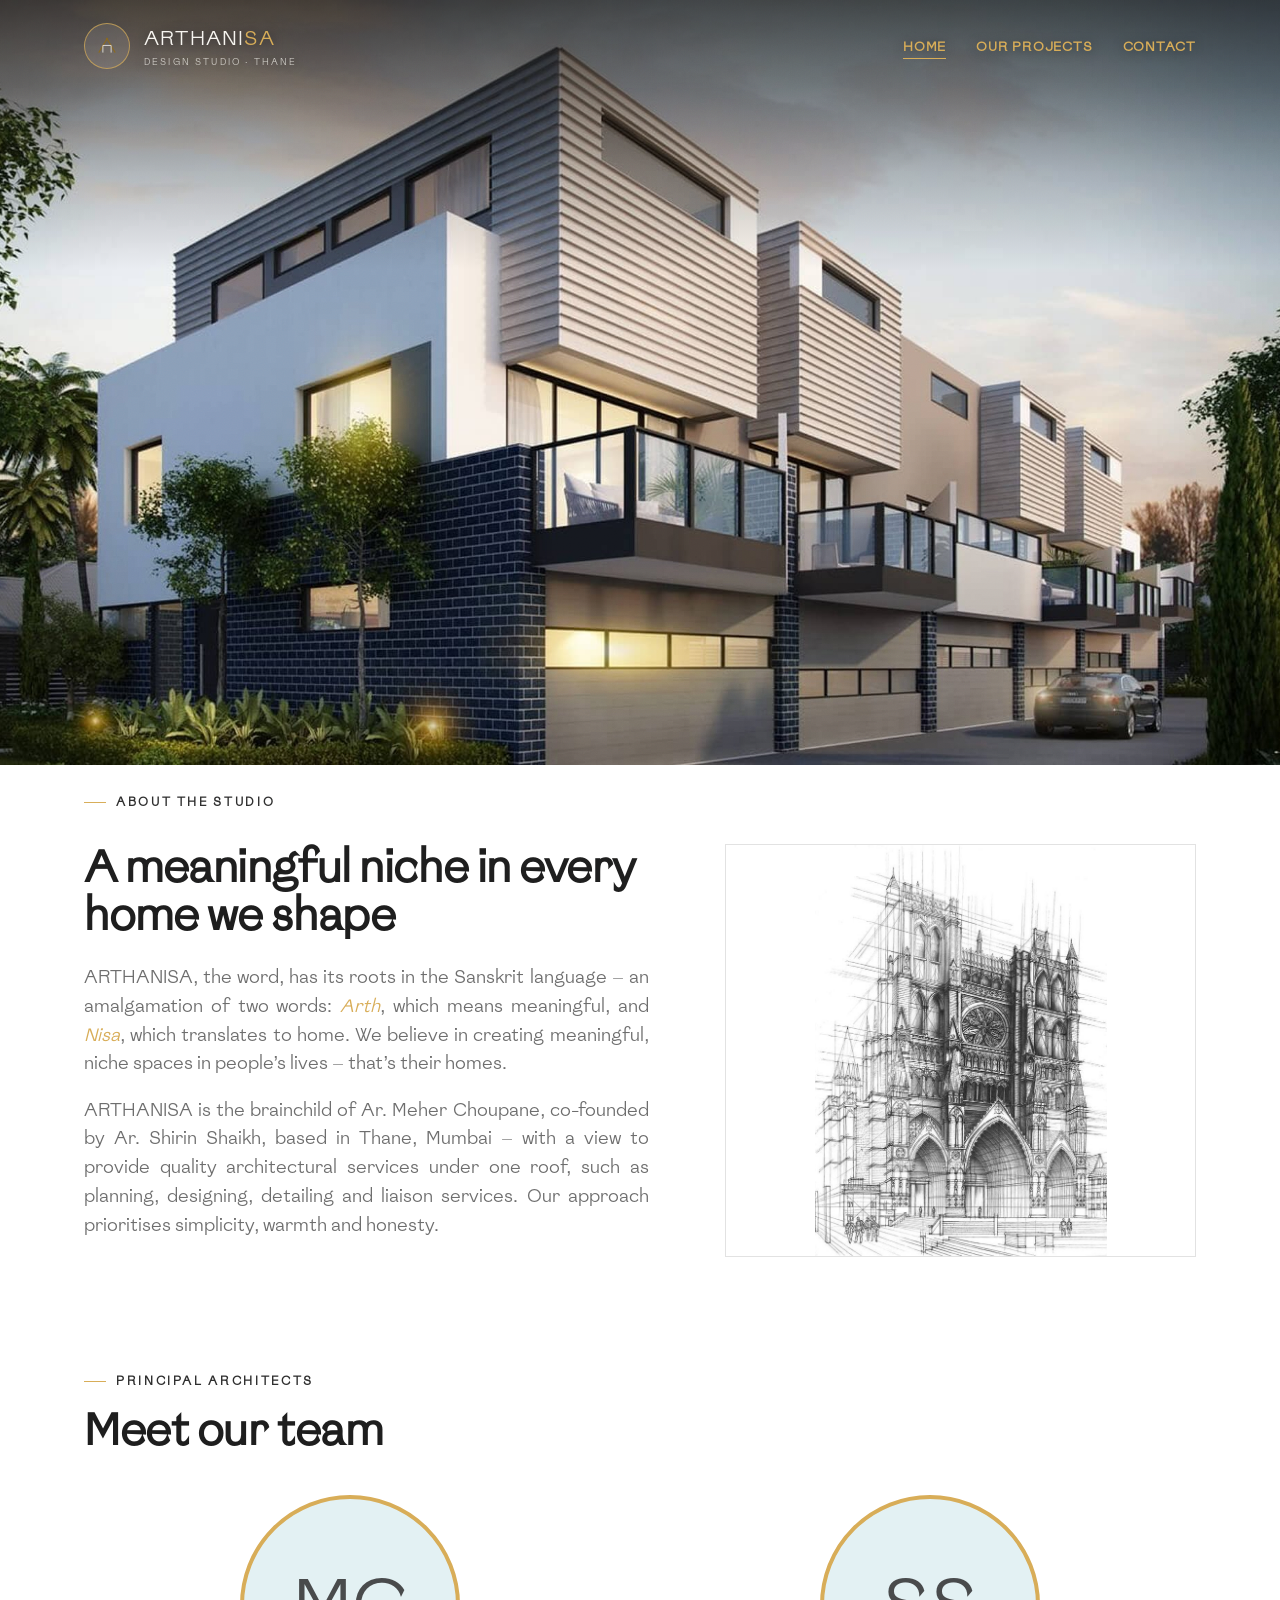
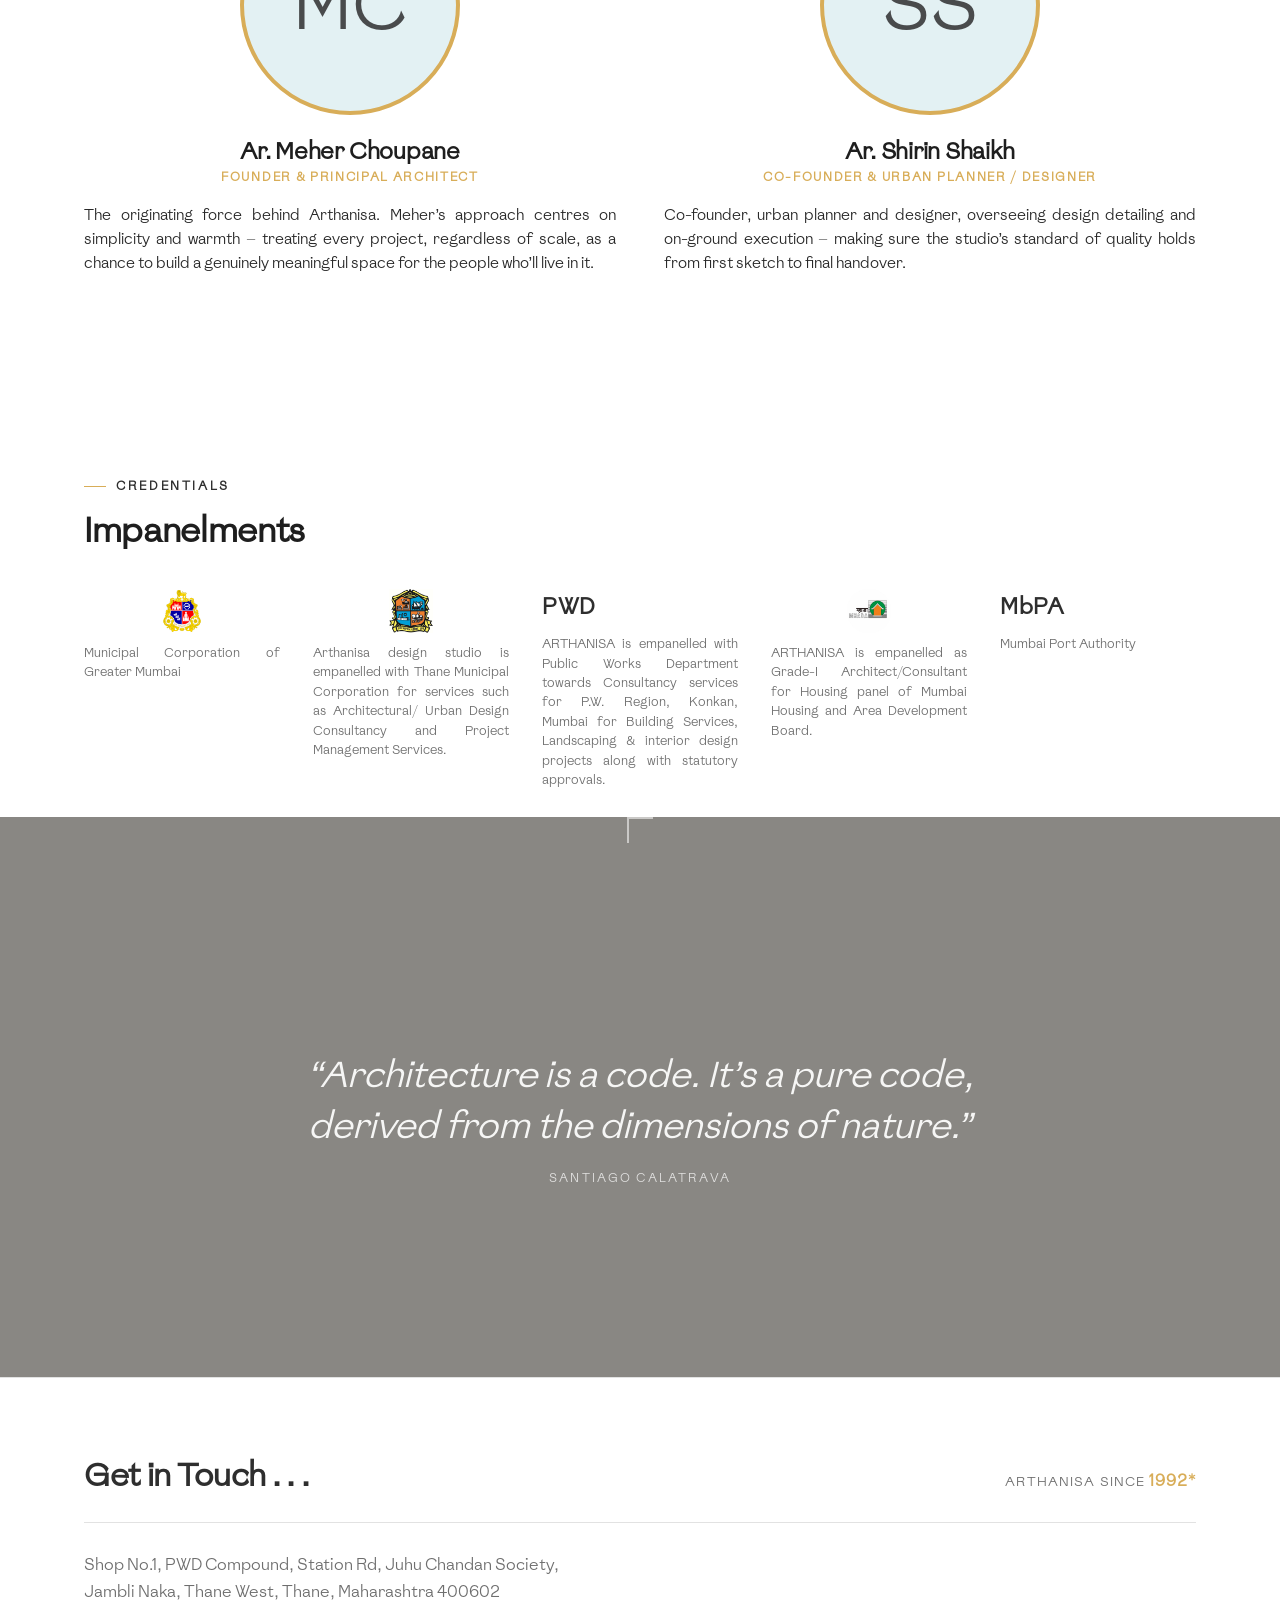
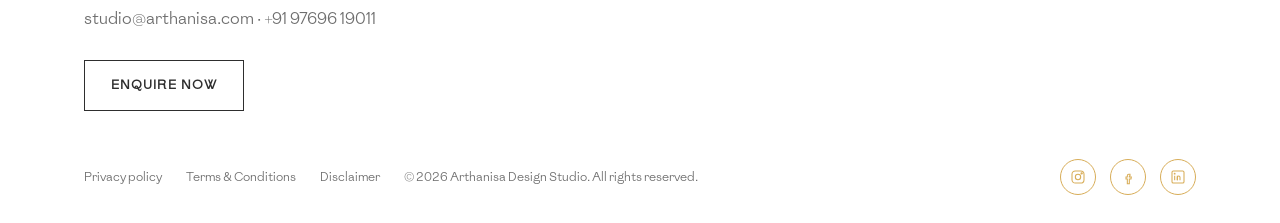
==== index.html @ 442dd7a4 "Add files via upload" ====
<!DOCTYPE html>
<html lang="en">
<head>
<meta charset="UTF-8">
<meta name="viewport" content="width=device-width, initial-scale=1.0">
<title>Arthanisa Design Studio — Architecture &amp; Interior Design, Thane</title>
<meta name="description" content="Arthanisa Design Studio is an architecture and interior design practice in Thane, Mumbai, led by Ar. Meher Choupane &amp; Ar. Shirin Shaikh. Planning, design, detailing and liaison services under one roof.">
<link rel="icon" type="image/svg+xml" href="favicon.svg">
<meta property="og:type" content="website">
<meta property="og:site_name" content="Arthanisa Design Studio">
<meta property="og:title" content="Arthanisa Design Studio — Architecture &amp; Interior Design, Thane">
<meta property="og:description" content="Planning, design, detailing and liaison services under one roof — architecture and interior design in Thane and Mumbai.">
<meta property="og:image" content="hero-townhouse.jpg">
<meta name="twitter:card" content="summary_large_image">
<link rel="stylesheet" href="style.css?v=10">
</head>
<body class="theme-light home">

<!-- ================= HEADER ================= -->
<header class="site-header">
  <div class="wrap">
    <a href="index.html" class="logo">
      <span class="logo-badge">
        <svg class="logo-mark" viewBox="0 0 40 40" fill="none" xmlns="http://www.w3.org/2000/svg">
          <path d="M5 32 L20 7 L35 32" stroke="#8A6A23" stroke-width="2"/>
          <path d="M12.5 32 V19 H27.5 V32" stroke="#1C1C1C" stroke-width="1.4"/>
          <circle cx="20" cy="7" r="2.1" fill="#8A6A23"/>
        </svg>
      </span>
      <span>
        <span class="logo-word">ARTHANI<em>SA</em></span>
        <span class="logo-sub">Design Studio · Thane</span>
      </span>
    </a>

    <div class="nav-menu">
      <ul class="nav-links">
        <li class="nav-panel-head">Arthanisa Design Studio</li>
        <li><a href="index.html" class="is-active">Home</a></li>
        <li><a href="projects.html">Our Projects</a></li>
        <li class="nav-subitem"><a href="projects.html?filter=architecture">Architecture</a></li>
        <li class="nav-subitem"><a href="projects.html?filter=interior">Interior</a></li>
        <li class="nav-subitem"><a href="projects.html?filter=liasoning">Liasoning</a></li>
        <li class="nav-subitem"><a href="projects.html?filter=concepts">Concepts</a></li>
        <li><a href="contact.html">Contact</a></li>
  </ul>
      <button class="nav-toggle" aria-label="Toggle menu"><span></span><span></span><span></span></button>
    </div>
  </div>
</header>

<!-- ================= HERO ================= -->
<section class="hero">
  <img class="hero-photo" src="hero-townhouse.jpg" alt="Modern townhouse residence with balconies at dusk">
</section>

<!-- ================= ABOUT ================= -->
<section class="section section--about">
  <div class="wrap">
    <div class="eyebrow reveal">About the studio</div>

    <div class="about-split reveal">
      <div>
        <h2 style="max-width:20ch; font-size:clamp(28px,3.6vw,44px); margin-bottom:24px;">A meaningful niche in every home we shape</h2>
        <p class="lede">ARTHANISA, the word, has its roots in the Sanskrit language — an amalgamation of two words: <em>Arth</em>, which means meaningful, and <em>Nisa</em>, which translates to home. We believe in creating meaningful, niche spaces in people&rsquo;s lives — that&rsquo;s their homes.</p>
        <p class="lede">ARTHANISA is the brainchild of Ar. Meher Choupane, co-founded by Ar. Shirin Shaikh, based in Thane, Mumbai — with a view to provide quality architectural services under one roof, such as planning, designing, detailing and liaison services. Our approach prioritises simplicity, warmth and honesty.</p>
      </div>
      <div class="about-photo-wrap">
        <img src="about-sketch.png" alt="Architectural line-art sketch of a Gothic cathedral facade" loading="lazy">
      </div>
    </div>
  </div>
</section>

<!-- ================= MEET THE TEAM ================= -->
<section class="section section--team">
  <div class="wrap">
    <div class="eyebrow reveal">Principal architects</div>
    <h2 class="reveal" style="font-size:clamp(28px,3.6vw,44px); max-width:16ch;">Meet our team</h2>

    <div class="founders reveal">
      <div class="founder">
        <div class="founder-photo"><span class="initials">MC</span></div>
        <h3>Ar. Meher Choupane</h3>
        <span class="role">Founder &amp; Principal Architect</span>
        <p>The originating force behind Arthanisa. Meher&rsquo;s approach centres on simplicity and warmth — treating every project, regardless of scale, as a chance to build a genuinely meaningful space for the people who&rsquo;ll live in it.</p>
      </div>
      <div class="founder">
        <div class="founder-photo"><span class="initials">SS</span></div>
        <h3>Ar. Shirin Shaikh</h3>
        <span class="role">Co-Founder &amp; Urban Planner / Designer</span>
        <p>Co-founder, urban planner and designer, overseeing design detailing and on-ground execution — making sure the studio&rsquo;s standard of quality holds from first sketch to final handover.</p>
      </div>
    </div>
  </div>
</section>

<!-- ================= IMPANELMENTS ================= -->
<section class="section section--tight">
  <div class="wrap">
    <div class="eyebrow reveal">Credentials</div>
    <h2 class="reveal" style="font-size:clamp(24px,3vw,34px); max-width:20ch;">Impanelments</h2>
    <div class="impanelment-grid reveal">
      <div class="impanelment-item">
        <img class="impanelment-logo" src="logo-mcgm.png" alt="MCGM logo" loading="lazy">
        <span class="caption">Municipal Corporation of Greater Mumbai</span>
      </div>
      <div class="impanelment-item">
        <img class="impanelment-logo" src="logo-tmc.png" alt="Thane Municipal Corporation logo" loading="lazy">
        <span class="caption">Arthanisa design studio is empanelled with Thane Municipal Corporation for services such as Architectural/ Urban Design Consultancy and Project Management Services.</span>
      </div>
      <div class="impanelment-item">
        <span class="mark">PWD</span>
        <span class="caption">ARTHANISA is empanelled with Public Works Department towards Consultancy services for P.W. Region, Konkan, Mumbai for Building Services, Landscaping &amp; interior design projects along with statutory approvals.</span>
      </div>
      <div class="impanelment-item">
        <img class="impanelment-logo" src="logo-mhada.png" alt="MHADA logo" loading="lazy">
        <span class="caption">ARTHANISA is empanelled as Grade-I Architect/Consultant for Housing panel of Mumbai Housing and Area Development Board.</span>
      </div>
      <div class="impanelment-item">
        <span class="mark">MbPA</span>
        <span class="caption">Mumbai Port Authority</span>
      </div>
    </div>
  </div>
</section>

<!-- ================= QUOTE ================= -->
<!-- the photo is a fixed background (set in style.css) so it stays pinned to
     the viewport while this band scrolls over it, revealing the image -->
<section class="quote-carousel">
  <div class="quote-carousel__overlay"></div>
  <div class="quote-carousel__slide is-active">
    <p>&ldquo;Architecture is a code. It&rsquo;s a pure code, derived from the dimensions of nature.&rdquo;</p>
    <span>Santiago Calatrava</span>
  </div>
</section>

<!-- ================= FOOTER (home page only — other pages keep the existing footer) ================= -->
<footer class="home-footer">
  <div class="wrap">
    <div class="footer-head">
      <h2>Get in Touch . . .</h2>
      <div class="since">Arthanisa since <b>1992*</b></div>
    </div>
    <address>
      Shop No.1, PWD Compound, Station Rd, Juhu Chandan Society,<br>
      Jambli Naka, Thane West, Thane, Maharashtra 400602<br>
      <a href="mailto:studio@arthanisa.com">studio@arthanisa.com</a> &middot; <a href="tel:+919769619011">+91 97696 19011</a>
    </address>
    <a href="contact.html" class="btn">Enquire Now</a>

    <div class="legal-row">
      <div class="legal-links">
        <a href="#!">Privacy policy</a>
        <a href="#!">Terms &amp; Conditions</a>
        <a href="#!">Disclaimer</a>
        <span class="copyright">&copy; 2026 Arthanisa Design Studio. All rights reserved.</span>
      </div>
      <div class="social-icons">
        <a href="#" aria-label="Instagram"><svg viewBox="0 0 24 24" fill="none" stroke="currentColor" stroke-width="1.6"><rect x="3" y="3" width="18" height="18" rx="5"/><circle cx="12" cy="12" r="4"/><circle cx="17.5" cy="6.5" r="1"/></svg></a>
        <a href="#" aria-label="Facebook"><svg viewBox="0 0 24 24" fill="none" stroke="currentColor" stroke-width="1.6"><path d="M15 8h-2a2 2 0 0 0-2 2v2H9v3h2v7h3v-7h2.5l.5-3H14v-1.5a.5.5 0 0 1 .5-.5H15V8Z"/></svg></a>
        <a href="#" aria-label="LinkedIn"><svg viewBox="0 0 24 24" fill="none" stroke="currentColor" stroke-width="1.6"><rect x="3" y="3" width="18" height="18" rx="2"/><line x1="7" y1="10" x2="7" y2="17"/><circle cx="7" cy="7" r=".6" fill="currentColor"/><path d="M11 17v-4.5a2 2 0 0 1 4 0V17"/><line x1="11" y1="10" x2="11" y2="17"/></svg></a>
      </div>
    </div>
  </div>
</footer>

<script src="script.js"></script>
</body>
</html>
---- style.css ----
/* =========================================================
   ARTHANISA — Design tokens
   Grey (concrete / drafting paper) + Gold (accent) editorial theme
   Display: Absans  |  Body: Absans  |  Label: Absans (tracked caps)
   Absans ships one weight (Regular) — the browser synthesizes bold
   where the site asks for 500/600/700, since no separate bold file
   exists yet.
   ========================================================= */

@font-face{
  font-family:'Absans';
  src:url('Absans-Regular.woff2') format('woff2'),
      url('Absans-Regular.woff') format('woff');
  font-weight:400;
  font-style:normal;
  font-display:swap;
}

:root{
  /* Structural chrome vs. content. --header-grey is the site's one grey —
     the hero, page-hero and the scrolled header all share it as a frame.
     --paper matches it, so the rest of the page (everything people
     actually read) sits on that same grey rather than a near-white
     "paper." --cream is a muted light grey (not white) reserved for
     cards/panels that need to lift off --paper without glaring.
     --charcoal is a light grey used only for .section--dark's alternating
     band. --accent-bg is the ~20% that's deliberately NOT grey: the CTA
     bands and the footer. */
  --grey:         #8C8C8C;
  --header-grey:  #8C8C8C;
  --ink:          #1E1E1E;
  --charcoal:     #E6E6E6;
  --charcoal-2:   #E6E6E6;
  --charcoal-3:   #8C8C8C;
  --paper:        #8C8C8C;
  --paper-2:      #F0F0F0;
  --paper-3:      #EBEBEB;
  /* secondary/body copy — a solid dark tone (not translucent white/ink at
     low opacity) so it stays crisp against the mid-grey background rather
     than washing out */
  --grey-text:  #262626;
  --grey-line:  rgba(30,30,30,0.5);

  /* the deepest neutral — reserved for text that sits on top of a bright
     gold fill, where the contrast needs to flip */
  --dark:       #161616;

  /* gold foil — the site's accent colour, kept exactly as an ACCENT: text,
     buttons and thin hairlines only, never a wash across a background.
     Deep enough to read as TEXT on the light --paper/--cream backgrounds
     that most of the site uses; on the darker --header-grey band (header,
     footer, CTA) it's a softer accent rather than a high-contrast one —
     --gold-fill/-2 stay bright since those are solid button fills and
     don't compete with the page background for contrast. */
  --gold:        #8A6A23;
  --gold-2:      #6E5419;
  --gold-deep:   #52400F;
  --gold-fill:   #C79A3D;
  --gold-fill-2: #D8AD58;
  --gold-soft:  rgba(138,106,35,0.12);
  --gold-line:  rgba(138,106,35,0.4);

  /* bright gold — for gold TEXT/accents that sit directly on the grey
     --paper/--header-grey backgrounds, where the deep --gold above reads
     as too faded. Kept separate from --gold so the places that still work
     well with the deep tone (on --cream cards, on the light --charcoal
     band) aren't affected. */
  --gold-bright: var(--gold-fill-2);

  /* accent band — the ~20% of the site that's deliberately NOT grey:
     the CTA bands and the footer. A deep warm bronze-gold, distinct from
     every grey token above, paired with light, SOLID (never translucent)
     text tones so nothing washes out against it. */
  --accent-bg:     var(--gold-deep);
  --accent-ink:    #F6F6F5;
  --accent-muted:  #C7C0B2;
  --accent-dim:    #98907E;
  --accent-line:   rgba(246,246,245,.16);
  --accent-gold:   var(--gold-fill-2);

  /* card/panel fill — a soft, muted light grey rather than near-white, so
     large filled cards don't read as a glare against --paper. Still
     clearly lighter than --paper so panels keep their lift; the border +
     shadow on each card do the rest of the separating work. */
  --cream:      #C8C8C8;

  --font-display: 'Absans', sans-serif;
  --font-body: 'Absans', sans-serif;

  --container: 1240px;
  --pad: clamp(24px, 5vw, 72px);

  --ease: cubic-bezier(.22,.61,.36,1);

  /* home-page-only palette (ACIPL reference): white ground, charcoal type,
     navy as a restrained brand accent, pale ice-blue as a secondary tint.
     Scoped entirely under body.theme-light so about/projects/contact keep the
     grey+gold theme untouched. */
  --acipl-navy:  #1B2B4D;
  --acipl-ink:   #2E2E2E;
  --acipl-body:  #6E6E6E;
  --acipl-line:  #E2E2E2;
  --acipl-tint:  #E3F1F3;
}

*,*::before,*::after{ box-sizing:border-box; }
html{ scroll-behavior:smooth; overflow-x:hidden; background:var(--paper); }
body{
  margin:0;
  background:var(--paper);
  color:var(--ink);
  font-family:var(--font-body);
  font-weight:400;
  line-height:1.6;
  -webkit-font-smoothing:antialiased;
  overflow-x:hidden;
  max-width:100%;
}
/* fine paper/concrete grain over the whole site — cheap, fixed, and purely
   decorative (pointer-events:none) so it never interferes with layout or
   interaction; it's what keeps large flat panels feeling like a material
   instead of a solid CSS colour */
body::before{
  content:"";
  position:fixed; inset:0; z-index:2;
  pointer-events:none;
  opacity:.05;
  mix-blend-mode:overlay;
  background-image:url("data:image/svg+xml;utf8,<svg xmlns='http://www.w3.org/2000/svg' width='140' height='140'><filter id='n'><feTurbulence type='fractalNoise' baseFrequency='0.85' numOctaves='2' stitchTiles='stitch'/></filter><rect width='100%25' height='100%25' filter='url(%23n)'/></svg>");
}
.btn:hover, .btn--gold, .nav-links a.nav-cta, .org-badge .mark, .filter-btn.is-active{
  text-shadow:none;
}
img{ max-width:100%; display:block; }
a{ color:inherit; text-decoration:none; }
h1,h2,h3,h4{
  font-family:var(--font-display);
  font-weight:600;
  line-height:1.08;
  margin:0 0 .5em;
  letter-spacing:-0.01em;
}
p{ margin:0 0 1em; }
ul{ margin:0; padding:0; list-style:none; }
button{ font-family:inherit; }

@media (prefers-reduced-motion: reduce){
  *{ animation-duration:0.001ms !important; animation-iteration-count:1 !important; transition-duration:0.001ms !important; scroll-behavior:auto !important; }
}

/* ---------- utility ---------- */
.wrap{ max-width:var(--container); margin:0 auto; padding:0 var(--pad); }
.eyebrow{
  font-family:var(--font-body);
  font-size:12px;
  letter-spacing:.22em;
  text-transform:uppercase;
  color:var(--gold-bright);
  display:flex;
  align-items:center;
  gap:10px;
  font-weight:600;
  margin-bottom:16px;
}
.eyebrow::before{
  content:"";
  width:22px;height:1px;
  background:var(--gold-bright);
  display:inline-block;
}
.section{ padding:clamp(64px,9vw,120px) 0; }
.section--tight{ padding:clamp(40px,6vw,72px) 0 clamp(16px,2.5vw,28px); }
/* content should sit close under the hero, not float in a big gap below it —
   only the top padding of the section immediately after a hero is reduced,
   spacing between every other section stays as it was */
.hero + .section,
.page-hero + .section{ padding-top:clamp(16px,2.5vw,28px); }
.section--dark{ background:var(--charcoal); color:var(--grey-text); }
.section--dark .eyebrow{ color:var(--gold-2); }
.section--dark .eyebrow::before{ background:var(--gold); }
.grid-line-top{ border-top:1px solid var(--gold-line); }
.center{ text-align:center; }
.lede{
  font-size:clamp(17px,1.4vw,19px);
  color:var(--grey-text);
  max-width:640px;
}
.section--dark .lede{ color:var(--grey-text); }

.btn{
  display:inline-flex;
  align-items:center;
  gap:10px;
  padding:14px 26px;
  border:1px solid var(--ink);
  color:var(--ink);
  font-size:13px;
  letter-spacing:.08em;
  text-transform:uppercase;
  font-weight:600;
  background:transparent;
  cursor:pointer;
  position:relative;
  overflow:hidden;
  transition:background .35s var(--ease), color .35s var(--ease), border-color .35s var(--ease), transform .25s var(--ease), box-shadow .25s var(--ease);
}
.btn:hover{ background:var(--gold-fill); border-color:var(--gold-fill); color:var(--dark); }
.btn--gold{ border-color:var(--gold-fill); background:var(--gold-fill); color:var(--dark); font-weight:700; }
.btn--gold:hover{ background:var(--gold-fill-2); border-color:var(--gold-fill-2); color:var(--dark); }
.btn--gold::after{
  content:"";
  position:absolute; top:0; left:-60%; width:40%; height:100%;
  background:linear-gradient(115deg, transparent, rgba(217,212,196,0.4), transparent);
  transform:skewX(-18deg);
  transition:left .6s var(--ease);
  pointer-events:none;
}
.btn--gold:hover::after{ left:130%; }
.btn--on-dark{ border-color:var(--gold); color:var(--gold); }
.btn--on-dark:hover{ background:var(--gold-fill); border-color:var(--gold-fill); color:var(--dark); }
.btn--foil{ border-color:var(--gold-line); color:var(--gold-2); }
.btn--foil:hover{ background:var(--gold-fill); border-color:var(--gold-fill); color:var(--dark); }
.btn svg{ width:14px; height:14px; transition:transform .35s var(--ease); }
.btn:hover svg{ transform:translateX(4px); }

.tag{
  font-size:11px;
  letter-spacing:.14em;
  text-transform:uppercase;
  color:var(--grey-text);
  font-weight:600;
}

/* ---------- reveal on scroll — disabled: content stays visible immediately,
   it was going invisible on load whenever a section sat too close to the
   fold to cross the visibility threshold before the user scrolled ---------- */
.reveal{ opacity:1; transform:none; }
.reveal.is-visible{ opacity:1; transform:none; }

/* ---------- header ---------- */
/* Full menu visible at the top of the page. Once you scroll past the hero,
   it collapses into a single toggle button; clicking it opens a small
   dropdown panel anchored top-right — not a full-screen takeover. On
   narrow screens there's never room for the full row, so the toggle +
   dropdown pattern is used from the start there too. */
.site-header{
  position:fixed; top:0; left:0; right:0; z-index:100;
  padding:22px 0;
  background:transparent;
  transition:background .4s var(--ease), padding .4s var(--ease), border-color .4s var(--ease);
  border-bottom:1px solid transparent;
}
.site-header.is-scrolled{
  background:rgba(140,140,140,0.7);
  backdrop-filter:blur(18px) saturate(1.1);
  -webkit-backdrop-filter:blur(18px) saturate(1.1);
  padding:14px 0;
  border-bottom:1px solid var(--grey-line);
}
.site-header .wrap{ display:flex; align-items:center; justify-content:space-between; gap:20px; }

.logo{ display:flex; align-items:center; gap:14px; position:relative; z-index:101; flex:none; }
.logo-badge{
  display:flex; align-items:center; justify-content:center;
  width:46px; height:46px; flex:none; border-radius:50%;
  border:1px solid var(--gold-line);
  background:rgba(138,106,35,0.08);
  transition:border-color .4s var(--ease), background .4s var(--ease);
}
.site-header.is-scrolled .logo-badge{ border-color:var(--gold-bright); background:var(--gold-soft); }
.logo-mark{ width:22px; height:22px; flex:none; }
.logo-mark path{ transition:stroke .4s var(--ease); }
.logo-word{
  font-family:var(--font-display);
  font-size:20px;
  letter-spacing:.06em;
  font-weight:500;
  color:var(--ink);
  transition:color .4s var(--ease);
}
.logo-word em{ color:var(--gold-bright); font-style:normal; transition:color .4s var(--ease); }
.logo-sub{
  display:block;
  font-family:var(--font-body);
  font-size:9px;
  letter-spacing:.24em;
  text-transform:uppercase;
  color:var(--grey-text);
  margin-top:1px;
  transition:color .4s var(--ease);
}
.site-header.is-scrolled .logo-word{ color:var(--ink); }
.site-header.is-scrolled .logo-word em{ color:var(--gold-bright); }
.site-header.is-scrolled .logo-sub{ color:var(--grey-text); }

/* holds the full row + the toggle; positioned so the dropdown can anchor to it */
.nav-menu{ position:relative; display:flex; align-items:center; gap:26px; }

/* full horizontal menu — shown at the top of wide screens */
.nav-links{ display:flex; align-items:center; gap:30px; }
.nav-links a{
  font-size:13px;
  letter-spacing:.06em;
  text-transform:uppercase;
  font-weight:600;
  color:var(--ink);
  position:relative;
  padding:4px 0;
  transition:color .3s var(--ease);
}
.nav-links a::after{
  content:"";
  position:absolute; left:0; right:100%; bottom:0;
  height:1px; background:var(--gold-bright);
  transition:right .35s var(--ease);
}
.nav-links a:hover::after,
.nav-links a.is-active::after{ right:0; }
.nav-links a.is-active{ color:var(--gold-bright); }
.nav-links a.nav-cta{
  padding:11px 22px;
  border:1px solid var(--gold-fill); background:var(--gold-fill); color:var(--dark);
  transition:background .3s var(--ease), color .3s var(--ease), border-color .3s var(--ease);
}
.nav-links a.nav-cta::after{ display:none; }
.nav-links a.nav-cta:hover{ background:transparent; color:var(--gold-bright); }

.site-header.is-scrolled .nav-links a{ color:var(--ink); }
.site-header.is-scrolled .nav-links a::after{ background:var(--gold-bright); }
.site-header.is-scrolled .nav-links a.is-active{ color:var(--gold-bright); }
.site-header.is-scrolled .nav-links a.nav-cta{ border-color:var(--gold-fill); background:var(--gold-fill); color:var(--dark); }
.site-header.is-scrolled .nav-links a.nav-cta:hover{ background:transparent; color:var(--gold-bright); }

/* the toggle — hidden while the full row shows, appears once scrolled (or always, on narrow screens) */
.nav-toggle{
  display:none; flex-direction:column; justify-content:center; gap:6px;
  background:none; border:none; cursor:pointer; padding:8px;
  position:relative; z-index:101;
}
.nav-toggle span{ display:block; width:24px; height:1.5px; background:var(--ink); transition:transform .3s var(--ease), opacity .3s var(--ease), background .4s var(--ease); }
.site-header.is-scrolled .nav-toggle span{ background:var(--ink); }
.nav-toggle.is-active span:nth-child(1){ transform:translateY(7px) rotate(45deg); }
.nav-toggle.is-active span:nth-child(2){ opacity:0; }
.nav-toggle.is-active span:nth-child(3){ transform:translateY(-7px) rotate(-45deg); }

.site-header.is-scrolled .nav-toggle{ display:flex; }

/* the compact dropdown — a clean, solid panel anchored under the toggle. */
.nav-panel-head{ display:none; }
.nav-subitem{ display:none; }
.site-header.is-scrolled .nav-links{
  display:none;
  flex-direction:column; align-items:stretch; gap:0;
  position:absolute; top:calc(100% + 12px); right:0;
  background:var(--accent-bg);
  border:none;
  box-shadow:0 20px 44px rgba(28,28,28,.28);
  padding:22px 26px; min-width:250px;
}
.site-header.is-scrolled .nav-links.is-open{
  display:flex;
  animation:navDropdownIn .22s var(--ease) both;
}
.site-header.is-scrolled .nav-panel-head{
  display:block !important; color:var(--accent-ink) !important; font-family:var(--font-display); font-size:13px;
  padding-bottom:14px; margin-bottom:6px; border-bottom:1px solid var(--accent-line);
}
.site-header.is-scrolled .nav-links li{
  border-bottom:none;
}
.site-header.is-scrolled .nav-links li:last-child{ padding:4px 0 0; }
.site-header.is-scrolled .nav-links a{
  display:block !important; color:var(--accent-muted) !important; padding:7px 0 !important;
  font-family:var(--font-display) !important; font-size:17px !important; font-weight:400 !important;
}
.site-header.is-scrolled .nav-links a.is-active{ color:var(--accent-gold) !important; }
.site-header.is-scrolled .nav-subitem{ display:block !important; }
.site-header.is-scrolled .nav-subitem a{
  font-size:12.5px !important; letter-spacing:.06em !important; text-transform:uppercase !important;
  padding:5px 0 5px 22px !important; color:var(--accent-muted) !important; opacity:.7 !important;
}
.site-header.is-scrolled .nav-subitem a:hover,
.site-header.is-scrolled .nav-subitem a.is-active{ color:var(--accent-gold) !important; opacity:1 !important; }
.site-header.is-scrolled .nav-links a.nav-cta{
  display:flex; justify-content:center; text-align:center;
  border-color:var(--gold-fill); background:var(--gold-fill); color:var(--dark);
}
.site-header.is-scrolled .nav-links a.nav-cta:hover{ background:transparent; color:var(--accent-gold); }

@keyframes navDropdownIn{
  from{ opacity:0; transform:translateY(-8px); }
  to{ opacity:1; transform:translateY(0); }
}

@media (max-width:820px){
  /* never enough room for the full row — toggle + dropdown from the start */
  .nav-toggle{ display:flex; }
  .nav-links{
    display:none;
    flex-direction:column; align-items:stretch; gap:0;
    position:absolute; top:calc(100% + 12px); right:0;
    background:var(--accent-bg);
    border:none;
    box-shadow:0 20px 44px rgba(28,28,28,.28);
    padding:20px 24px; min-width:230px; max-width:82vw;
  }
  .nav-links.is-open{ display:flex; animation:navDropdownIn .22s var(--ease) both; }
  .nav-panel-head{
    display:block !important; color:var(--accent-ink) !important; font-family:var(--font-display); font-size:12px;
    padding-bottom:12px; margin-bottom:4px; border-bottom:1px solid var(--accent-line);
  }
  .nav-links li{ border-bottom:none; }
  .nav-links li:last-child{ padding:4px 0 0; }
  .nav-links a{ display:block; color:var(--accent-muted) !important; padding:7px 0; font-family:var(--font-display); font-size:16px; font-weight:400 !important; }
  .nav-links a.is-active{ color:var(--accent-gold) !important; }
  .nav-subitem{ display:block !important; }
  .nav-subitem a{
    font-size:11.5px !important; letter-spacing:.06em !important; text-transform:uppercase !important;
    padding:5px 0 5px 20px !important; color:var(--accent-muted) !important; opacity:.7;
  }
  .nav-subitem a.is-active{ color:var(--accent-gold) !important; opacity:1; }
  .nav-links a.nav-cta{
    display:flex; justify-content:center; text-align:center;
    border-color:var(--gold-fill) !important; background:var(--gold-fill) !important; color:var(--dark) !important;
  }
  .nav-links a.nav-cta:hover{ background:transparent !important; color:var(--accent-gold) !important; }
}

/* ---------- hero (blueprint) ---------- */
.hero{
  position:relative;
  min-height:100vh;
  display:flex; align-items:flex-end;
  background:var(--header-grey);
  color:var(--grey-text);
  overflow:hidden;
}
.hero-grid{
  position:absolute; inset:0;
  mask-image:linear-gradient(to bottom, rgba(0,0,0,.9), rgba(0,0,0,.15));
}
.hero-glow{
  position:absolute; inset:-20% -10% auto -10%; height:70%;
  pointer-events:none;
}
.hero-art{
  position:absolute; right:clamp(-60px,4vw,60px); top:50%;
  transform:translateY(-50%);
  width:min(52vw,640px);
  opacity:.9;
}
.hero-art path,.hero-art line,.hero-art circle,.hero-art rect{
  vector-effect:non-scaling-stroke;
}
.hero-inner{ position:relative; z-index:2; padding-bottom:clamp(56px,8vw,96px); width:100%; }
.hero-kicker{
  display:flex; align-items:center; gap:12px;
  font-size:12px; letter-spacing:.24em; text-transform:uppercase;
  color:var(--gold-bright); font-weight:600; margin-bottom:28px;
}
.hero-kicker::before{ content:""; width:34px; height:1px; background:var(--gold-bright); }
.hero h1{
  font-size:clamp(40px,6.4vw,84px);
  max-width:16ch;
  color:var(--ink);
  margin-bottom:28px;
}
.hero h1 em{ font-style:italic; color:var(--gold-bright); font-weight:400; }
.hero-sub{
  max-width:520px;
  color:var(--grey-text);
  font-size:clamp(15px,1.2vw,18px);
  margin-bottom:40px;
}
.hero-actions{ display:flex; gap:16px; flex-wrap:wrap; align-items:center; }
.hero-coords{
  position:absolute; left:var(--pad); bottom:32px; z-index:2;
  display:flex; gap:36px; color:rgba(38,35,29,0.55); font-size:11px; letter-spacing:.12em; text-transform:uppercase;
}
.hero-coords b{ display:block; color:var(--ink); font-family:var(--font-display); font-size:22px; font-weight:500; letter-spacing:0; text-transform:none; margin-bottom:2px;}
@media (max-width:880px){
  .hero-art{ opacity:.35; width:80vw; right:-10vw; }
  .hero-coords{ display:none; }
}

/* ---------- inner page hero (shorter) ---------- */
.page-hero{
  position:relative;
  padding:clamp(120px,14vw,160px) 0 clamp(20px,3vw,32px);
  background:var(--header-grey);
  color:var(--grey-text);
  overflow:hidden;
}
.page-hero::before{
  content:""; position:absolute; inset:-20% -10% auto -10%; height:80%;
  pointer-events:none;
}
.page-hero .hero-grid{ mask-image:linear-gradient(to bottom, rgba(0,0,0,.9), rgba(0,0,0,.35)); }
.page-hero .wrap{ position:relative; z-index:1; }
.page-hero h1{ font-size:clamp(38px,5.6vw,64px); color:var(--ink); max-width:14ch; }
.page-hero .lede{ color:var(--grey-text); max-width:560px; }
.page-hero .eyebrow{ color:var(--gold-bright); }

/* ---------- philosophy / quote strip ---------- */
.philosophy{
  display:grid; grid-template-columns:0.85fr 1.15fr; gap:clamp(32px,6vw,96px);
  align-items:start;
}
.philosophy blockquote{
  margin:0; font-family:var(--font-display); font-weight:400; font-style:italic;
  font-size:clamp(22px,2.6vw,34px); line-height:1.35; color:var(--ink);
}
.philosophy blockquote em{ color:var(--gold-bright); font-style:italic; }
@media (max-width:820px){ .philosophy{ grid-template-columns:1fr; } }

/* ---------- homepage name-origin teaser (short form of the About page story) ---------- */
.name-teaser{ max-width:640px; margin:0 auto; text-align:center; }
.name-teaser__rule{ display:block; width:44px; height:2px; background:var(--gold-bright); margin:0 auto 28px; }
.name-teaser blockquote{
  margin:0 0 14px; font-family:var(--font-display); font-weight:400; font-style:italic;
  font-size:clamp(24px,3vw,36px); line-height:1.3; color:var(--ink);
}
.name-teaser .lede{ margin:0 auto 24px; }

/* ---------- number cards / expertise ---------- */
.card-grid{ display:grid; grid-template-columns:repeat(3,1fr); gap:1px; background:var(--gold-line); margin-top:56px; padding:1px; border:1px solid var(--grey-line); }
.exp-card{
  background:var(--cream); padding:40px 32px; position:relative; overflow:hidden;
  box-shadow:0 3px 12px rgba(0,0,0,.13);
  transition:transform .35s var(--ease), box-shadow .35s var(--ease), z-index 0s;
}
.exp-card::before{
  content:""; position:absolute; top:0; left:0; right:0; height:3px;
  background:linear-gradient(90deg, var(--gold-fill), var(--gold-fill-2));
  transform:scaleX(0); transform-origin:left; transition:transform .4s var(--ease);
}
.exp-card:hover{ transform:translateY(-6px); box-shadow:0 22px 40px rgba(0,0,0,.35); z-index:2; }
.exp-card:hover::before{ transform:scaleX(1); }
.exp-card .num{ font-family:var(--font-display); font-style:italic; color:var(--gold); font-size:14px; margin-bottom:24px; display:block; }
.exp-card h3{ font-size:21px; margin-bottom:12px; }
.exp-card p{ color:var(--grey-text); font-size:15px; margin:0; }
@media (max-width:880px){ .card-grid{ grid-template-columns:1fr; } }

/* ---------- founders ---------- */
.founders{ display:grid; grid-template-columns:repeat(2,1fr); gap:1px; background:var(--gold-line); margin-top:56px; padding:1px; border:1px solid var(--grey-line); }
.founder{ background:var(--cream); padding:44px; box-shadow:0 3px 12px rgba(0,0,0,.13); transition:transform .35s var(--ease), box-shadow .35s var(--ease); position:relative; }
.founder:hover{ transform:translateY(-5px); box-shadow:0 20px 38px rgba(0,0,0,.32); z-index:2; }
.founder-photo{
  width:100%; aspect-ratio:4/5; margin-bottom:28px;
  background:var(--cream);
  position:relative; overflow:hidden;
  border:1px solid var(--grey-line);
}
.founder-photo::after{
  content:""; position:absolute; inset:12px;
  border:1px solid var(--gold-line); pointer-events:none;
}
.founder-photo .initials{
  position:absolute; inset:0; display:flex; align-items:center; justify-content:center;
  font-family:var(--font-display); font-size:clamp(48px,6vw,72px); color:var(--gold); opacity:.85;
}
.founder h3{ font-size:23px; margin-bottom:4px; }
.founder .role{ display:block; font-size:12px; letter-spacing:.14em; text-transform:uppercase; color:var(--gold); font-weight:600; margin-bottom:16px; }
.founder p{ color:var(--grey-text); font-size:15px; }
@media (max-width:720px){ .founders{ grid-template-columns:1fr; } }

/* ---------- values list ---------- */
.value-list{ display:grid; grid-template-columns:repeat(4,1fr); gap:28px; margin-top:56px; }
.value-item{ padding-top:22px; border-top:1px solid var(--grey-line); }
.value-item h4{ font-size:17px; margin-bottom:8px; }
.value-item p{ color:var(--grey-text); font-size:14px; margin:0; }
.section--dark .value-item{ border-top-color:var(--grey-line); }
.section--dark .value-item p{ color:var(--grey-text); }
@media (max-width:880px){ .value-list{ grid-template-columns:repeat(2,1fr); } }
@media (max-width:520px){ .value-list{ grid-template-columns:1fr; } }

/* ---------- engagements / empanelled bodies, with a logo mark each ---------- */
.org-badges{ display:flex; flex-wrap:wrap; gap:1px; background:var(--gold-line); margin-top:16px; padding:1px; border:1px solid var(--grey-line); }
.org-badge{
  flex:1 1 220px; min-height:96px; padding:20px 22px;
  background:var(--cream);
  display:flex; align-items:center; gap:16px;
  position:relative; box-shadow:0 3px 12px rgba(0,0,0,.13);
  transition:transform .3s var(--ease), box-shadow .3s var(--ease);
}
.org-badge:hover{ transform:translateY(-3px); box-shadow:0 14px 26px rgba(0,0,0,.28); z-index:2; }
.org-badge .mark{
  flex:none; width:48px; height:48px; border-radius:50%;
  background:var(--header-grey); color:var(--ink);
  border:1px solid var(--gold-line);
  display:flex; align-items:center; justify-content:center;
  font-family:var(--font-display); font-size:14px; font-weight:600; letter-spacing:.02em;
}
.org-badge .name{ font-size:14.5px; font-weight:600; color:var(--ink); line-height:1.35; }
.org-badge .name small{ display:block; font-weight:400; color:var(--grey-text); font-size:12px; margin-top:2px; }
.section--dark .org-badges{ background:var(--grey-line); }
.section--dark .org-badge{ background:var(--charcoal-2); }
.section--dark .org-badge .name{ color:var(--ink); }
.section--dark .org-badge .name small{ color:var(--grey-text); }
.section--dark .org-badge .mark{ background:var(--gold-fill); color:var(--dark); }
@media (max-width:560px){ .org-badge{ flex:1 1 100%; } }

/* ---------- projects grid ---------- */
.filter-bar{ display:flex; gap:10px; flex-wrap:wrap; margin:44px 0 8px; }
.filter-btn{
  padding:10px 20px; border:1px solid var(--grey-line); background:transparent;
  font-size:12px; letter-spacing:.1em; text-transform:uppercase; font-weight:600; color:var(--grey-text);
  cursor:pointer; transition:all .3s var(--ease);
}
.filter-btn:hover{ border-color:var(--gold-bright); color:var(--gold-bright); }
.filter-btn.is-active{ background:var(--gold-fill); border-color:var(--gold-fill); color:var(--dark); }

/* ---------- project feature list (StudioMAT-style: map + gallery + spec sheet) ---------- */
.project-list{ margin-top:36px; }
.project-feature{
  display:grid; grid-template-columns:1.15fr 1fr; gap:clamp(28px,4vw,56px);
  padding:clamp(28px,4vw,44px) 0; border-top:1px solid var(--grey-line);
  align-items:center; transition:border-color .3s var(--ease);
}
.project-list .project-feature:last-child{ border-bottom:1px solid var(--grey-line); transition:border-color .3s var(--ease); }
.pf-media{
  display:grid; grid-template-columns:1fr 1fr; grid-template-rows:1fr 1fr; gap:8px;
  aspect-ratio:16/11;
}
.pf-tile{
  position:relative; overflow:hidden; border:1px solid var(--grey-line);
  background:var(--cream);
}
.pf-tile.pf-map{
  grid-row:1 / 3;
  display:flex; align-items:center; justify-content:center;
  background:var(--cream);
}
.pf-tile.pf-map::after{
  content:""; position:absolute; inset:14px;
  border:1px solid var(--gold-line); pointer-events:none;
}
.pf-meta h3{ font-size:clamp(21px,2.2vw,26px); margin:6px 0 0; }
.pf-meta .tag{ display:block; margin-bottom:6px; }
.pf-specs{
  display:grid; grid-template-columns:1fr 1fr; gap:16px 24px;
  margin:22px 0; padding:20px 0; border-top:1px solid var(--grey-line); border-bottom:1px solid var(--grey-line);
}
.pf-specs dt{ font-size:11px; letter-spacing:.12em; text-transform:uppercase; color:var(--grey-text); margin-bottom:4px; }
.pf-specs dd{ margin:0; font-size:15px; color:var(--ink); font-weight:500; }
.pf-meta .loc{ font-size:13px; color:var(--grey-text); }
.project-feature.is-hidden{ display:none; }
@media (max-width:780px){
  .project-feature{ grid-template-columns:1fr; }
  .pf-media{ order:-1; }
}

.project-grid{ display:grid; grid-template-columns:repeat(3,1fr); gap:28px; margin-top:36px; }
.project-card{
  display:block; border:1px solid var(--grey-line); overflow:hidden; background:var(--cream);
  box-shadow:0 3px 12px rgba(0,0,0,.13);
  transition:transform .35s var(--ease), border-color .3s var(--ease), box-shadow .35s var(--ease);
}
.project-card:hover{ border-color:var(--gold); transform:translateY(-6px); box-shadow:0 22px 40px rgba(0,0,0,.35); }
.project-thumb{
  aspect-ratio:5/4; position:relative; overflow:hidden;
  background:var(--cream);
}
.project-thumb svg{ position:absolute; inset:0; width:100%; height:100%; }
.project-thumb .corner{ position:absolute; width:14px; height:14px; border-color:var(--gold); opacity:.8; }
.project-thumb .corner.tl{ top:12px; left:12px; border-top:1px solid; border-left:1px solid; }
.project-thumb .corner.br{ bottom:12px; right:12px; border-bottom:1px solid; border-right:1px solid; }
.project-body{ padding:22px 22px 26px; }
.project-body .tag{ margin-bottom:8px; display:block; }
.project-body h3{ font-size:19px; margin-bottom:4px; }
.project-body .loc{ font-size:13px; color:var(--grey-text); }
@media (max-width:980px){ .project-grid{ grid-template-columns:repeat(2,1fr); } }
@media (max-width:620px){ .project-grid{ grid-template-columns:1fr; } }

.project-card[data-cat]{ }
.project-card.is-hidden{ display:none; }
/* project-feature.is-hidden already declared above, next to .project-feature */

/* ---------- process / offer grid (2x2 compact boxes) ---------- */
.process-grid{
  display:grid; grid-template-columns:repeat(2,1fr); gap:1px;
  background:var(--gold-line); margin-top:56px; padding:1px; border:1px solid var(--grey-line);
}
.process-box{
  background:var(--cream);
  padding:28px 30px;
  position:relative; overflow:hidden;
  box-shadow:0 3px 12px rgba(0,0,0,.13);
  transition:transform .35s var(--ease), box-shadow .35s var(--ease);
}
.process-box::before{
  content:""; position:absolute; top:0; left:0; right:0; height:3px;
  background:linear-gradient(90deg, var(--gold-fill), var(--gold-fill-2));
  transform:scaleX(0); transform-origin:left; transition:transform .4s var(--ease);
}
.process-box:hover{ transform:translateY(-5px); box-shadow:0 18px 34px rgba(0,0,0,.32); z-index:2; }
.process-box:hover::before{ transform:scaleX(1); }
.process-box .step{
  font-family:var(--font-display); font-style:italic; color:var(--gold); font-size:13px;
  display:block; margin-bottom:10px;
}
.process-box h4{ font-size:19px; margin-bottom:8px; }
.process-box p{ color:var(--grey-text); margin:0; font-size:14.5px; max-width:38ch; }
@media (max-width:620px){
  .process-grid{ grid-template-columns:1fr; }
  .process-box{ padding:24px 22px; }
}

/* ---------- testimonials ---------- */
.testimonial{
  border-top:1px solid var(--grey-line); padding:36px 0; display:grid; grid-template-columns:1fr auto; gap:24px; align-items:start;
  position:relative; overflow:hidden;
}
.testimonial:last-child{ border-bottom:1px solid var(--grey-line); }
.testimonial::after{
  content:"\201C"; position:absolute; top:-28px; right:4px;
  font-family:var(--font-display); font-size:160px; line-height:1;
  color:transparent; pointer-events:none;
}
.testimonial p{ font-family:var(--font-display); font-style:italic; font-size:clamp(18px,2vw,23px); margin:0 0 14px; color:var(--ink); line-height:1.45; }
.testimonial p::before{ content:"\201C"; color:var(--gold-2); font-style:normal; margin-right:4px; }
.testimonial .who{ font-size:12px; letter-spacing:.1em; text-transform:uppercase; color:var(--gold-2); }
@media (max-width:700px){ .testimonial{ grid-template-columns:1fr; } }

/* ---------- CTA band ---------- */
.cta-band{
  background:var(--accent-bg); color:var(--accent-muted);
  padding:clamp(56px,8vw,96px) 0; text-align:center;
  position:relative; overflow:hidden;
}
.cta-band::before{
  content:""; position:absolute; inset:-40% -10% auto -10%; height:180%;
  pointer-events:none;
}
.cta-band::after{
  content:""; position:absolute; inset:0;
  mask-image:radial-gradient(60% 90% at 50% 30%, black, transparent 80%);
  pointer-events:none;
}
.cta-band .wrap{ position:relative; z-index:1; }
.cta-band .eyebrow{ color:var(--accent-gold); }
.cta-band .eyebrow::before{ background:var(--accent-gold); }
.cta-band h2{ color:var(--accent-ink); font-size:clamp(30px,4vw,48px); max-width:16ch; margin:0 auto 16px; }
.cta-band .lede{ margin:0 auto 36px; color:var(--accent-muted); }
.cta-actions{ display:flex; gap:16px; justify-content:center; flex-wrap:wrap; }
.cta-band .btn--on-dark{ border-color:var(--accent-gold); color:var(--accent-gold); }
.cta-band .btn--on-dark:hover{ background:var(--accent-gold); border-color:var(--accent-gold); color:var(--dark); }

/* ---------- contact ---------- */
.contact-layout{ display:grid; grid-template-columns:1fr 1fr; gap:clamp(40px,6vw,96px); }
.info-row{ display:flex; gap:18px; padding:22px 0; border-top:1px solid var(--grey-line); }
.info-row:last-child{ border-bottom:1px solid var(--grey-line); }
.info-row .ico{ width:20px; height:20px; flex:none; margin-top:3px; color:var(--gold-bright); }
.info-row h4{ font-size:14px; letter-spacing:.06em; text-transform:uppercase; margin-bottom:4px; }
.info-row p{ margin:0; color:var(--grey-text); font-size:15px; }
.info-row a:hover{ color:var(--gold-bright); }

.form-field{ margin-bottom:22px; }
.form-field label{ display:block; font-size:12px; letter-spacing:.1em; text-transform:uppercase; font-weight:600; color:var(--grey-text); margin-bottom:8px; }
.form-field input, .form-field textarea, .form-field select{
  width:100%; border:1px solid var(--grey-line); background:var(--cream);
  padding:10px 12px; font-family:var(--font-body); font-size:15px; color:var(--ink); outline:none;
  box-shadow:0 2px 8px rgba(0,0,0,.1);
  transition:border-color .3s var(--ease), box-shadow .3s var(--ease);
}
.form-field input:focus, .form-field textarea:focus, .form-field select:focus{ border-color:var(--gold); }
.form-field input::placeholder, .form-field textarea::placeholder{ color:var(--grey-text); opacity:0.7; }
.form-field select{ color-scheme:light; }
.form-field textarea{ resize:vertical; min-height:110px; }
.form-note{ font-size:12px; color:var(--grey-text); margin-top:-6px; }

.map-wrap{ border:1px solid var(--grey-line); margin-top:56px; background:var(--header-grey); }
.map-wrap iframe{ width:100%; height:420px; border:0; filter:grayscale(1) contrast(0.95) brightness(1.05); display:block; }
@media (max-width:880px){ .contact-layout{ grid-template-columns:1fr; } }

/* ---------- misc page sections ---------- */
.split{ display:grid; grid-template-columns:1fr 1fr; gap:clamp(32px,6vw,80px); align-items:center; }
@media (max-width:880px){ .split{ grid-template-columns:1fr; } }
.figure-panel{
  aspect-ratio:4/5;
  background:var(--cream);
  border:1px solid var(--grey-line);
  box-shadow:0 3px 12px rgba(0,0,0,.13);
  position:relative;
}
.figure-panel::after{
  content:""; position:absolute; inset:14px;
  border:1px solid var(--gold-line); pointer-events:none; z-index:1;
}
.figure-panel svg{ position:absolute; inset:0; }

/* ================= HOME PAGE REBUILD (ACIPL-inspired structure) ================= */

/* generic photo placeholder — used for the hero, the about photo, and the
   quote-carousel background, until real photography is dropped in */
.photo-placeholder{
  display:flex; flex-direction:column; align-items:center; justify-content:center;
  gap:10px;
  background:var(--cream);
  border:1px dashed var(--grey-line);
  color:var(--grey-text);
}
.photo-placeholder svg{ width:26px; height:26px; opacity:.55; }
.photo-placeholder span{ font-size:11px; letter-spacing:.16em; text-transform:uppercase; font-weight:600; }

/* hero photo slot — replaces the old line-art illustration, same position */
.hero-photo{
  position:absolute; right:clamp(-20px,4vw,60px); top:50%;
  transform:translateY(-50%);
  width:min(46vw,600px); height:min(56vh,560px);
  object-fit:cover; display:block;
}
@media (max-width:880px){ .hero-photo{ width:80vw; height:38vh; right:-10vw; opacity:.7; } }

/* about: studio text on the left, full-size sketch on the right — both
   columns matched to the same overall height via a small script */
.about-split{ display:grid; grid-template-columns:1.2fr 1fr; gap:clamp(40px,6vw,88px); align-items:start; margin-top:32px; }
@media (max-width:820px){ .about-split{ grid-template-columns:1fr; align-items:stretch; } }
.about-photo-wrap{
  border:1px solid var(--grey-line);
  display:flex; align-items:center; justify-content:center;
  padding:0;
  height:400px; overflow:hidden;
}
@media (max-width:820px){
  .about-photo-wrap{ height:440px; }
}
.about-photo-wrap img{ max-width:100%; max-height:100%; width:auto; height:auto; object-fit:contain; display:block; }

/* impanelments — open marks (no circular badge), caption below each */
.impanelment-grid{ display:flex; flex-wrap:nowrap; gap:clamp(20px,2.6vw,40px); margin-top:40px; }
.impanelment-item{ flex:1 1 0; min-width:0; }
.impanelment-item .mark{
  display:block; font-family:var(--font-display); font-weight:600; font-size:22px;
  letter-spacing:.02em; color:var(--ink); margin-bottom:10px;
}
.impanelment-item .impanelment-logo{
  display:block; height:44px; width:auto; max-width:100%;
  object-fit:contain; margin:0 auto 10px;
}
.impanelment-item .caption{ display:block; font-size:12.5px; line-height:1.55; color:var(--grey-text); }
@media (max-width:900px){
  .impanelment-grid{ flex-wrap:wrap; }
  .impanelment-item{ flex:1 1 220px; min-width:220px; }
}
@media (max-width:560px){ .impanelment-item{ flex:1 1 100%; min-width:0; } }

/* rotating quote carousel over a photo background, ACIPL-style */
.quote-carousel{ position:relative; min-height:clamp(360px,48vw,480px); display:flex; align-items:center; justify-content:center; overflow:hidden; }
.quote-carousel__bg{ position:absolute; inset:0; width:100%; height:100%; object-fit:cover; }
.quote-carousel__overlay{ position:absolute; inset:0; background:rgba(20,16,8,0.5); }
.quote-carousel__slide{
  position:absolute; inset:0; z-index:1; margin:auto;
  display:flex; flex-direction:column; align-items:center; justify-content:center;
  text-align:center; max-width:720px; padding:0 24px;
  opacity:0; visibility:hidden; transition:opacity 1s var(--ease);
}
.quote-carousel__slide.is-active{ opacity:1; visibility:visible; }
.quote-carousel__slide p{
  font-family:var(--font-display); font-style:italic; font-weight:400;
  font-size:clamp(22px,3.2vw,36px); line-height:1.4; color:#F6F6F5; margin:0;
}
.quote-carousel__slide span{
  display:block; margin-top:18px; font-size:12px; letter-spacing:.18em; text-transform:uppercase; color:var(--gold-fill-2);
}

/* home-page-only footer, matching ACIPL's simpler band — now used site-wide */
.home-footer{ background:var(--accent-bg); color:var(--accent-muted); padding:clamp(56px,8vw,96px) 0 28px; text-align:center; position:relative; }
.home-footer .logo-word{ font-size:22px; color:var(--accent-ink); }
.home-footer .logo-word em{ color:var(--accent-gold); font-style:normal; }
.home-footer__tag{ margin:16px auto 32px; max-width:46ch; color:var(--accent-muted); }
.home-footer address{ font-style:normal; color:var(--accent-muted); line-height:1.6; margin-bottom:28px; }
.home-footer address a{ color:var(--accent-muted); }
.home-footer address a:hover{ color:var(--accent-gold); }
.home-footer .legal-links{ display:flex; justify-content:center; gap:24px; flex-wrap:wrap; font-size:12px; margin:40px 0 20px; color:var(--accent-dim); }
.home-footer .legal-links a{ color:var(--accent-dim); }
.home-footer .legal-links a:hover{ color:var(--accent-gold); }
.home-footer .copyright{ font-size:12px; color:var(--accent-dim); }
.home-footer .social-icons{ display:flex; justify-content:center; gap:14px; margin-top:24px; }
.home-footer .social-icons a{
  width:36px; height:36px; border:1px solid var(--accent-line); border-radius:50%;
  display:flex; align-items:center; justify-content:center; color:var(--accent-gold);
  transition:border-color .3s var(--ease), background .3s var(--ease), color .3s var(--ease);
}
.home-footer .social-icons a:hover{ background:var(--accent-gold); color:var(--dark); border-color:var(--accent-gold); }
.home-footer .social-icons svg{ width:16px; height:16px; }
@media (min-width:640px){ .home-footer .social-icons{ position:absolute; right:var(--pad); bottom:32px; margin-top:0; } }

/* ================= HOME PAGE PALETTE (scoped to body.theme-light only) ================= */
body.theme-light{ background:#fff; }
body.theme-light .lede{ color:var(--acipl-body); }
body.theme-light .lede em{ color:var(--gold-bright); font-style:italic; }

/* labels — grey, not navy or gold, per feedback */
body.theme-light .eyebrow{ color:var(--acipl-ink); }
body.theme-light .eyebrow::before{ background:var(--gold-bright); }

/* navbar text — gold throughout (not just the active link), per feedback.
   The CTA button is excluded: it's a solid gold fill, so its own text
   needs to stay dark for contrast. */
body.theme-light .nav-links a:not(.nav-cta){ color:var(--gold-bright); }
body.theme-light .site-header.is-scrolled .nav-links a:not(.nav-cta){ color:var(--gold-bright); }

/* buttons — outline style, no fill, matching ACIPL's "Enquire Now" */
body.theme-light .btn{ border-color:var(--acipl-ink); color:var(--acipl-ink); }
body.theme-light .btn:hover{ background:var(--acipl-ink); border-color:var(--acipl-ink); color:#fff; transform:translateY(-2px); box-shadow:0 6px 16px rgba(0,0,0,.14); }
body.theme-light .btn--gold{ background:transparent; border:1px solid var(--acipl-ink); color:var(--acipl-ink); }
body.theme-light .btn--on-dark{ border-color:var(--acipl-ink); color:var(--acipl-ink); }

/* hero — just the full-bleed photo slot, nothing else (matches ACIPL) */
body.theme-light .hero{ min-height:85vh; display:block; background:#fff; }
body.theme-light .hero::after{
  content:""; position:absolute; top:0; left:0; right:0; height:180px;
  background:linear-gradient(to bottom, rgba(0,0,0,.35), rgba(0,0,0,0));
  pointer-events:none; z-index:1;
}
body.theme-light .hero .hero-photo{ position:absolute; inset:0; width:100%; height:100%; right:0; top:0; transform:none; }

/* photo placeholders — pale ice-blue tint instead of the dashed cream box */
body.theme-light .about-photo-wrap{ border-color:var(--acipl-line); }

/* meet the team — circular portraits, no card frame, matching ACIPL */
body.theme-light .founders{ background:transparent; border:none; padding:0; gap:48px; }
body.theme-light .founder{ background:transparent; box-shadow:none; padding:0; text-align:center; }
body.theme-light .founder-photo{
  aspect-ratio:1/1; max-width:220px; margin:0 auto 24px; border-radius:50%;
  border:4px solid var(--gold-bright); background:var(--acipl-tint); overflow:hidden;
}
body.theme-light .founder-photo::after{ content:none; }
body.theme-light .founder-photo .initials{ color:var(--acipl-ink); }
body.theme-light .founder .role{ color:var(--gold-bright); }

/* impanelments — charcoal marks, grey captions */
body.theme-light .impanelment-item .mark{ color:var(--acipl-ink); }
body.theme-light .impanelment-item .caption{ color:var(--acipl-body); }

/* quote carousel — soft white type, small navy corner bracket */
body.theme-light .quote-carousel__slide{ padding-top:44px; }
body.theme-light .quote-carousel__slide::before{
  content:""; position:absolute; top:0; left:50%; transform:translateX(-50%);
  width:26px; height:26px;
  border-top:2px solid rgba(255,255,255,.55); border-left:2px solid rgba(255,255,255,.55);
}
body.theme-light .quote-carousel__slide span{ color:rgba(255,255,255,.75); }

/* footer — rebuilt white/outline, matching ACIPL's "Get in Touch" band */
body.theme-light .home-footer{
  background:#fff; color:var(--acipl-body); text-align:left;
  border-top:1px solid var(--acipl-line); padding:clamp(48px,7vw,80px) 0 28px;
}
body.theme-light .home-footer .footer-head{
  display:flex; justify-content:space-between; align-items:baseline; flex-wrap:wrap; gap:16px;
  border-bottom:1px solid var(--acipl-line); padding-bottom:28px; margin-bottom:28px;
}
body.theme-light .home-footer .footer-head h2{ font-size:clamp(24px,3vw,32px); color:var(--acipl-ink); margin:0; }
body.theme-light .home-footer .since{ font-size:13px; letter-spacing:.08em; text-transform:uppercase; color:var(--acipl-body); white-space:nowrap; }
body.theme-light .home-footer .since b{ color:var(--gold-bright); font-family:var(--font-display); font-size:16px; }
body.theme-light .home-footer address{ font-style:normal; color:var(--acipl-body); line-height:1.7; margin-bottom:28px; }
body.theme-light .home-footer address a{ color:var(--acipl-body); }
body.theme-light .home-footer address a:hover{ color:var(--acipl-ink); }
body.theme-light .home-footer .btn{ display:inline-flex; }
body.theme-light .home-footer .legal-row{
  display:flex; justify-content:space-between; align-items:center; flex-wrap:wrap; gap:16px;
  margin-top:48px;
}
body.theme-light .home-footer .legal-links{ justify-content:flex-start; margin:0; color:var(--acipl-body); }
body.theme-light .home-footer .legal-links a{ color:var(--acipl-body); }
body.theme-light .home-footer .legal-links a:hover{ color:var(--acipl-ink); }
body.theme-light .home-footer .copyright{ color:var(--acipl-body); }
body.theme-light .home-footer .social-icons{ position:static; margin:0; justify-content:flex-end; }
body.theme-light .home-footer .social-icons a{ border-color:var(--gold-bright); color:var(--gold-bright); }
body.theme-light .home-footer .social-icons a:hover{ background:var(--gold-bright); border-color:var(--gold-bright); color:#fff; }
@media (max-width:620px){
  body.theme-light .home-footer .legal-row{ flex-direction:column; align-items:flex-start; }
}

/* ================= PROJECTS PAGE — same light theme (scoped, contact.html untouched) ================= */

/* page-hero: white ground instead of grey, labels/body text follow the same rule as everywhere else */
body.theme-light .page-hero{ background:#fff; }
body.theme-light .page-hero .lede{ color:var(--acipl-body); }
body.theme-light .page-hero .eyebrow{ color:var(--acipl-ink); }
body.theme-light .page-hero .eyebrow::before{ background:var(--acipl-ink); }

/* filter bar: charcoal fill for the active/hover state instead of gold */
body.theme-light .filter-btn:hover{ border-color:var(--acipl-ink); color:var(--acipl-ink); }
body.theme-light .filter-btn.is-active{ background:var(--acipl-ink); border-color:var(--acipl-ink); color:#fff; }

/* project media tiles: same pale tint used for photo placeholders elsewhere */
body.theme-light .pf-tile,
body.theme-light .pf-tile.pf-map{ background:var(--acipl-tint); border-color:var(--acipl-line); }
body.theme-light .pf-tile.pf-map::after{ border-color:var(--acipl-line); }
body.theme-light .tag{ color:var(--gold-bright); }
body.theme-light .project-feature:hover{ border-top-color:var(--gold-bright); }

/* CTA band: white instead of the dark bronze accent, matching the rest of the page */
body.theme-light .cta-band{ background:#fff; color:var(--acipl-body); border-top:1px solid var(--acipl-line); }
body.theme-light .cta-band .eyebrow{ color:var(--acipl-ink); }
body.theme-light .cta-band .eyebrow::before{ background:var(--acipl-ink); }
body.theme-light .cta-band h2{ color:var(--acipl-ink); }
body.theme-light .cta-band .lede{ color:var(--acipl-body); }

/* shared footer: white instead of the dark bronze accent */
body.theme-light .footer-bottom{ color:var(--acipl-body); }

/* ================= CONTACT PAGE — same light theme ================= */
body.theme-light .info-row .ico{ color:var(--acipl-ink); }
body.theme-light .form-field input,
body.theme-light .form-field textarea,
body.theme-light .form-field select{ background:#fff; border-color:var(--acipl-line); }
body.theme-light .form-field input:focus,
body.theme-light .form-field textarea:focus,
body.theme-light .form-field select:focus{ border-color:var(--acipl-ink); box-shadow:0 0 0 3px rgba(216,173,88,.25); }
body.theme-light .map-wrap{ background:#fff; border-color:var(--acipl-line); }

/* =========================================================
   CLIENT REVISION — ROUND 1
   1. home hero photo blends into the header
   2. justified body copy site-wide
   3. About → Meet the team: divider removed, spacing retuned
   ========================================================= */

/* ---------- 1. hero photo blends into the header ----------
   The top of the hero photo is bright dusk sky, so the header used to read
   as a separate bar sitting on top of a hard-edged image. A tall, multi-stop
   scrim sinks the top band of the photo instead, and the logo + nav type
   switch to light while they're over it. The moment the header gains its own
   background (.is-scrolled) every original dark treatment takes over again,
   and the inner pages are untouched — all of this is scoped to body.home. */
body.home .hero{ position:relative; }
body.home .hero::after{
  height:clamp(190px,30vh,300px);
  background:linear-gradient(to bottom,
    rgba(14,12,9,.72) 0%,
    rgba(14,12,9,.50) 32%,
    rgba(14,12,9,.22) 64%,
    rgba(14,12,9,0)   100%);
}
body.home .site-header:not(.is-scrolled) .logo-word{ color:#F7F5F0; }
body.home .site-header:not(.is-scrolled) .logo-word em{ color:var(--gold-fill-2); }
body.home .site-header:not(.is-scrolled) .logo-sub{ color:rgba(247,245,240,.74); }
body.home .site-header:not(.is-scrolled) .logo-badge{
  border-color:rgba(216,173,88,.72);
  background:rgba(247,245,240,.10);
}
/* the house outline inside the mark is a dark inline stroke — lift it too */
body.home .site-header:not(.is-scrolled) .logo-mark path[stroke="#1C1C1C"]{ stroke:#F7F5F0; }
body.home.theme-light .site-header:not(.is-scrolled) .nav-links a:not(.nav-cta){ color:var(--gold-fill-2); }
body.home .site-header:not(.is-scrolled) .nav-toggle span{ background:#F7F5F0; }
body.home .site-header:not(.is-scrolled) .logo-word,
body.home .site-header:not(.is-scrolled) .logo-sub,
body.home .site-header:not(.is-scrolled) .nav-links a:not(.nav-cta){
  text-shadow:0 1px 12px rgba(0,0,0,.45);
}
/* once the dropdown panel is open it has its own solid bronze background,
   so the over-photo treatment must not leak into it */
body.home .site-header:not(.is-scrolled) .nav-links.is-open a{
  color:var(--accent-muted) !important;
  text-shadow:none;
}
body.home .site-header:not(.is-scrolled) .nav-links.is-open a.is-active{ color:var(--accent-gold) !important; }

/* ---------- 2. justified body copy site-wide ----------
   Applied to running paragraph text only. hyphens:auto keeps justified
   lines from opening up into rivers on narrow columns. */
p,
.lede,
address,
.founder p,
.impanelment-item .caption,
.info-row p,
.pf-meta p,
.value-item p,
.process-box p,
.exp-card p{
  text-align:justify;
  text-justify:inter-word;
  -webkit-hyphens:auto;
  hyphens:auto;
}
/* single-line labels, centred display type and button text are excluded —
   justifying a one-line element just stretches it across the column */
h1, h2, h3, h4,
.eyebrow, .tag, .loc, .btn, .filter-btn,
.pf-specs dt, .pf-specs dd,
.founder h3, .founder .role,
.quote-carousel__slide p, .quote-carousel__slide span,
.cta-band h2, .cta-band .lede,
.philosophy blockquote, .name-teaser blockquote,
.testimonial p, .testimonial .who,
.home-footer .footer-head h2, .home-footer .since,
.home-footer .legal-links, .home-footer .copyright,
.form-field label, .form-note, .nav-panel-head{
  text-align:inherit;
  text-justify:auto;
  -webkit-hyphens:manual;
  hyphens:manual;
}

/* ---------- 3. About → Meet the team ----------
   The gold hairline that used to separate the two sections is gone (the
   .grid-line-top class was removed from the markup). Without a rule to
   carry the break, the stacked default padding left a dead gap, so both
   sides of the join are pulled in and the sections now read as one flow. */
body .section--about{ padding-bottom:clamp(36px,5vw,64px); }
body .section--team{ padding-top:clamp(28px,4vw,52px); }
body .section--team .founders{ margin-top:40px; }

/* ---------- 4. quote band: the photo holds still, the page scrolls over it ----------
   The image used to be an <img> filling the band, so it travelled with the
   page. It's now a fixed background sized to the viewport: as you scroll, the
   photo stays put and the band acts as a moving window over it, so a different
   part of the image is framed at every scroll position.
   background-attachment:fixed is unreliable on touch browsers (iOS Safari in
   particular repaints it badly or drops the sizing), so those fall back to a
   normal scrolling background — same photo, no parallax. */
.quote-carousel{
  min-height:clamp(420px,56vw,560px);
  background-image:url('quote-bg.jpg');
  background-repeat:no-repeat;
  background-position:center center;
  background-size:cover;
  background-attachment:fixed;
}
/* safety net: if the old <img> markup is ever restored it would sit on top of
   the fixed background and cancel the effect */
.quote-carousel__bg{ display:none; }

@media (hover:none), (max-width:820px){
  .quote-carousel{ background-attachment:scroll; }
}
@media (prefers-reduced-motion:reduce){
  .quote-carousel{ background-attachment:scroll; }
}
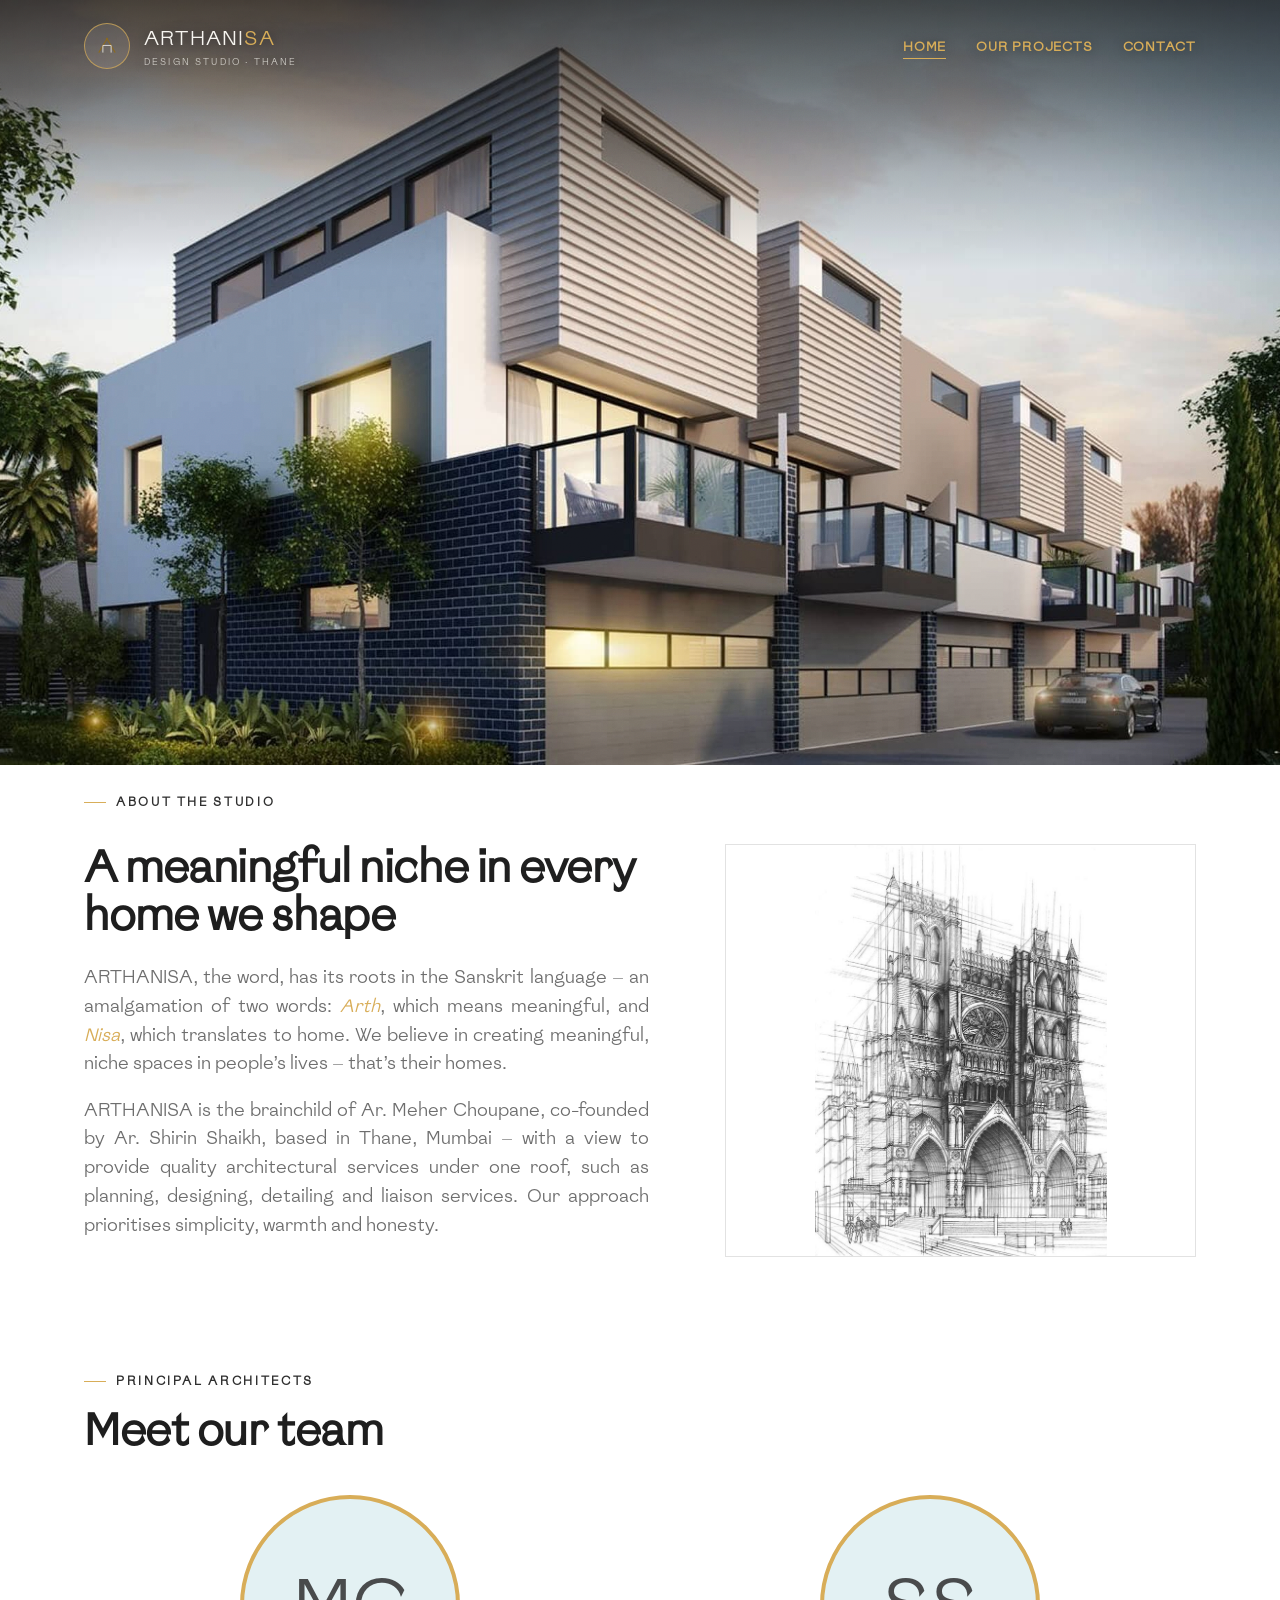
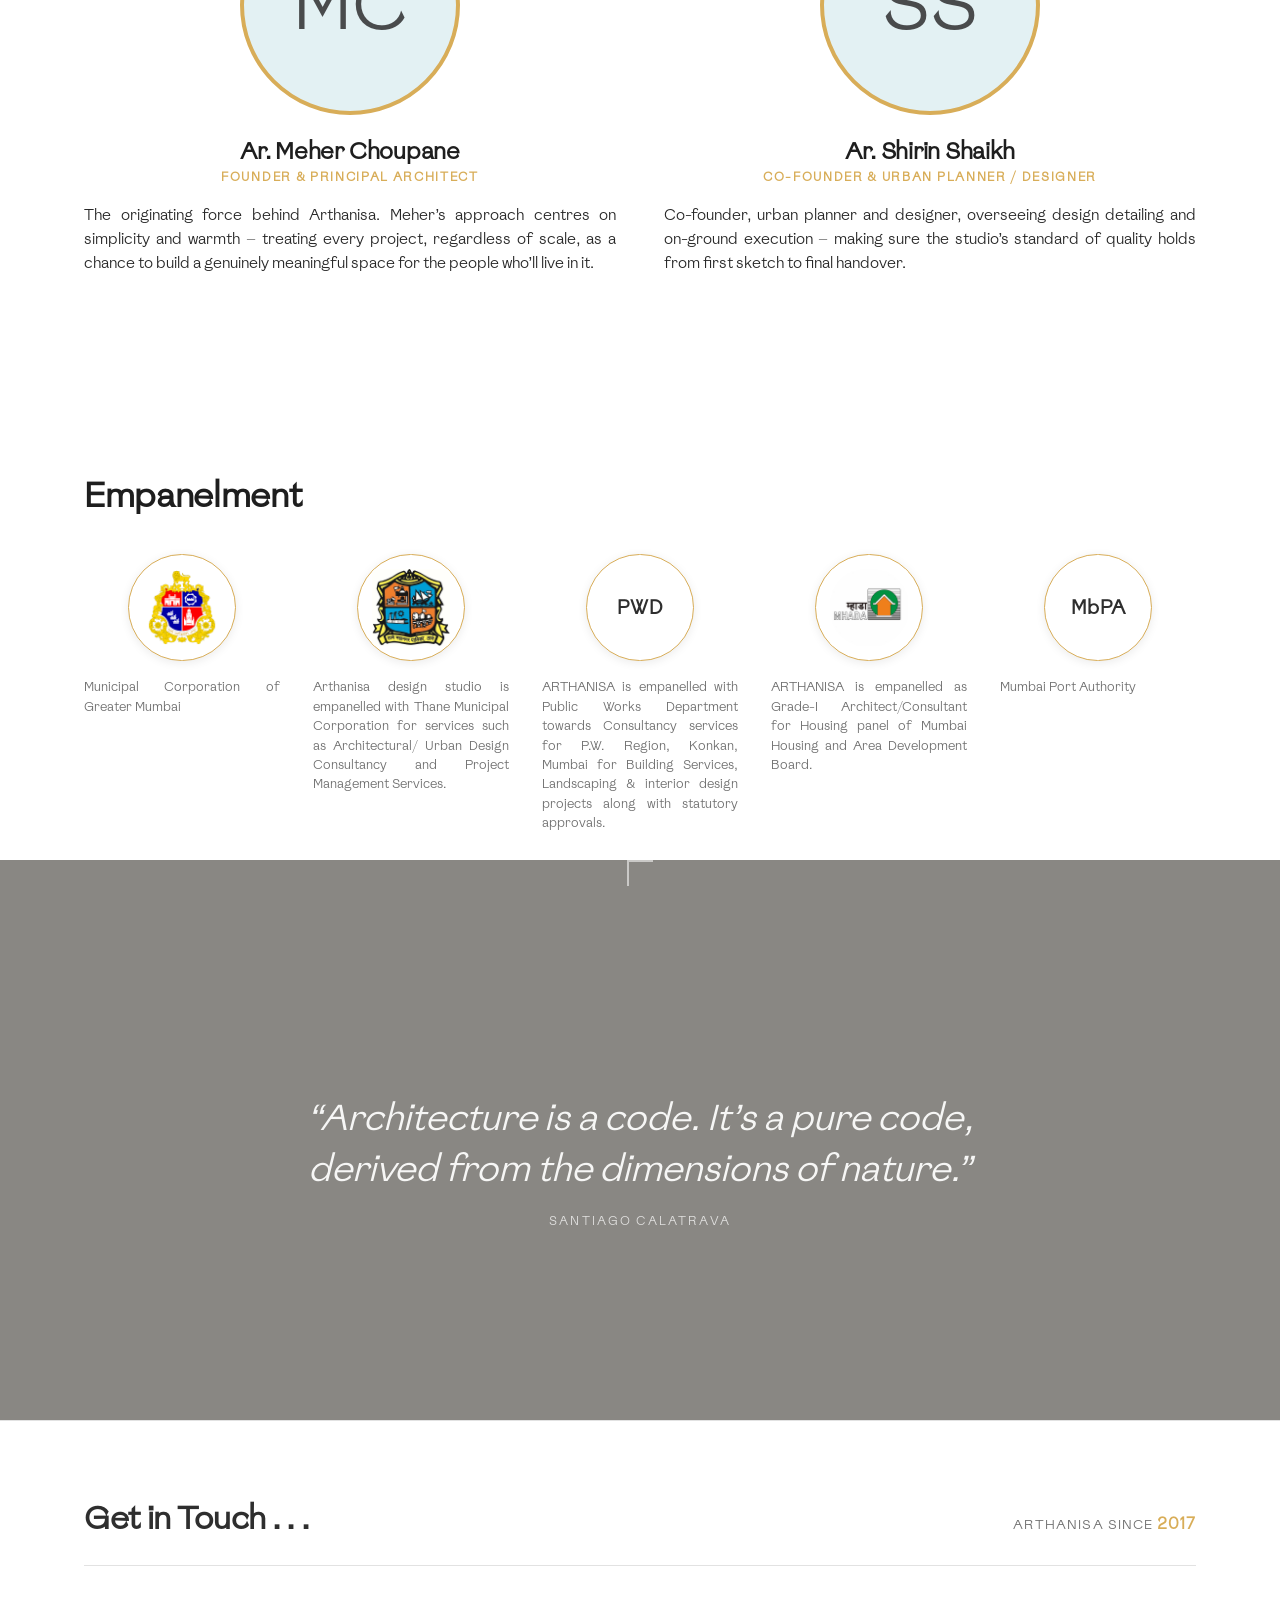
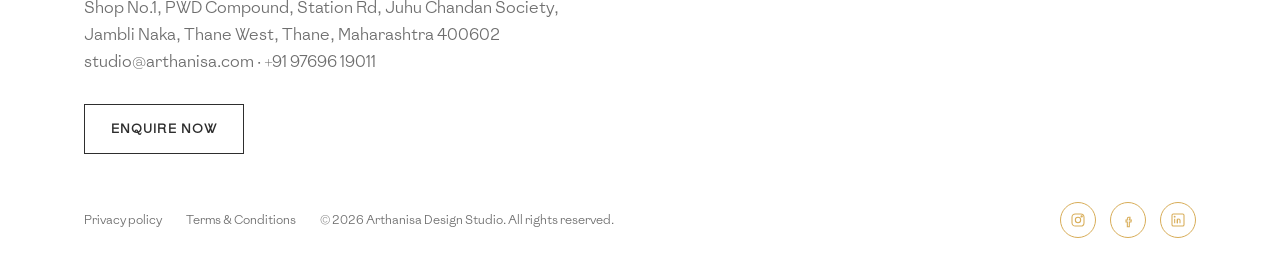
==== commit fff45999: "Add files via upload" ====
--- a/index.html
+++ b/index.html
@@ -12,7 +12,7 @@
 <meta property="og:description" content="Planning, design, detailing and liaison services under one roof — architecture and interior design in Thane and Mumbai.">
 <meta property="og:image" content="hero-townhouse.jpg">
 <meta name="twitter:card" content="summary_large_image">
-<link rel="stylesheet" href="style.css?v=10">
+<link rel="stylesheet" href="style.css?v=11">
 </head>
 <body class="theme-light home">
 
@@ -95,30 +95,29 @@
   </div>
 </section>
 
-<!-- ================= IMPANELMENTS ================= -->
+<!-- ================= EMPANELMENT ================= -->
 <section class="section section--tight">
   <div class="wrap">
-    <div class="eyebrow reveal">Credentials</div>
-    <h2 class="reveal" style="font-size:clamp(24px,3vw,34px); max-width:20ch;">Impanelments</h2>
-    <div class="impanelment-grid reveal">
-      <div class="impanelment-item">
-        <img class="impanelment-logo" src="logo-mcgm.png" alt="MCGM logo" loading="lazy">
+    <h2 class="reveal" style="font-size:clamp(24px,3vw,34px); max-width:20ch;">Empanelment</h2>
+    <div class="empanelment-grid reveal">
+      <div class="empanelment-item">
+        <span class="empanelment-badge"><img src="logo-mcgm.png" alt="Municipal Corporation of Greater Mumbai logo" loading="lazy"></span>
         <span class="caption">Municipal Corporation of Greater Mumbai</span>
       </div>
-      <div class="impanelment-item">
-        <img class="impanelment-logo" src="logo-tmc.png" alt="Thane Municipal Corporation logo" loading="lazy">
+      <div class="empanelment-item">
+        <span class="empanelment-badge"><img src="logo-tmc.png" alt="Thane Municipal Corporation logo" loading="lazy"></span>
         <span class="caption">Arthanisa design studio is empanelled with Thane Municipal Corporation for services such as Architectural/ Urban Design Consultancy and Project Management Services.</span>
       </div>
-      <div class="impanelment-item">
-        <span class="mark">PWD</span>
+      <div class="empanelment-item">
+        <span class="empanelment-badge"><span class="mark">PWD</span></span>
         <span class="caption">ARTHANISA is empanelled with Public Works Department towards Consultancy services for P.W. Region, Konkan, Mumbai for Building Services, Landscaping &amp; interior design projects along with statutory approvals.</span>
       </div>
-      <div class="impanelment-item">
-        <img class="impanelment-logo" src="logo-mhada.png" alt="MHADA logo" loading="lazy">
+      <div class="empanelment-item">
+        <span class="empanelment-badge"><img src="logo-mhada.png" alt="MHADA logo" loading="lazy"></span>
         <span class="caption">ARTHANISA is empanelled as Grade-I Architect/Consultant for Housing panel of Mumbai Housing and Area Development Board.</span>
       </div>
-      <div class="impanelment-item">
-        <span class="mark">MbPA</span>
+      <div class="empanelment-item">
+        <span class="empanelment-badge"><span class="mark">MbPA</span></span>
         <span class="caption">Mumbai Port Authority</span>
       </div>
     </div>
@@ -141,7 +140,7 @@
   <div class="wrap">
     <div class="footer-head">
       <h2>Get in Touch . . .</h2>
-      <div class="since">Arthanisa since <b>1992*</b></div>
+      <div class="since">Arthanisa since <b>2017</b></div>
     </div>
     <address>
       Shop No.1, PWD Compound, Station Rd, Juhu Chandan Society,<br>
@@ -154,7 +153,6 @@
       <div class="legal-links">
         <a href="#!">Privacy policy</a>
         <a href="#!">Terms &amp; Conditions</a>
-        <a href="#!">Disclaimer</a>
         <span class="copyright">&copy; 2026 Arthanisa Design Studio. All rights reserved.</span>
       </div>
       <div class="social-icons">
--- a/style.css
+++ b/style.css
@@ -827,23 +827,37 @@
 }
 .about-photo-wrap img{ max-width:100%; max-height:100%; width:auto; height:auto; object-fit:contain; display:block; }
 
-/* impanelments — open marks (no circular badge), caption below each */
-.impanelment-grid{ display:flex; flex-wrap:nowrap; gap:clamp(20px,2.6vw,40px); margin-top:40px; }
-.impanelment-item{ flex:1 1 0; min-width:0; }
-.impanelment-item .mark{
-  display:block; font-family:var(--font-display); font-weight:600; font-size:22px;
-  letter-spacing:.02em; color:var(--ink); margin-bottom:10px;
-}
-.impanelment-item .impanelment-logo{
-  display:block; height:44px; width:auto; max-width:100%;
-  object-fit:contain; margin:0 auto 10px;
-}
-.impanelment-item .caption{ display:block; font-size:12.5px; line-height:1.55; color:var(--grey-text); }
+/* empanelment — every mark sits in an identical circular badge, five across,
+   caption below each. The badges are a fixed square (so a tall civic crest and
+   a wide wordmark both end up the same footprint) and the logo inside is
+   contained with padding so nothing touches the ring. */
+.empanelment-grid{ display:flex; flex-wrap:nowrap; gap:clamp(20px,2.6vw,40px); margin-top:40px; }
+.empanelment-item{ flex:1 1 0; min-width:0; }
+.empanelment-badge{
+  display:flex; align-items:center; justify-content:center;
+  width:clamp(84px,8.4vw,112px); aspect-ratio:1/1;
+  margin:0 auto 16px; padding:14px;
+  border-radius:50%;
+  background:#fff;
+  border:1px solid var(--gold-line);
+  box-shadow:0 2px 10px rgba(0,0,0,.08);
+  overflow:hidden;
+}
+.empanelment-badge img{
+  width:100%; height:100%;
+  object-fit:contain;
+}
+.empanelment-badge .mark{
+  font-family:var(--font-display); font-weight:600;
+  font-size:clamp(15px,1.5vw,19px); letter-spacing:.02em;
+  color:var(--ink); line-height:1; text-align:center;
+}
+.empanelment-item .caption{ display:block; font-size:12.5px; line-height:1.55; color:var(--grey-text); }
 @media (max-width:900px){
-  .impanelment-grid{ flex-wrap:wrap; }
-  .impanelment-item{ flex:1 1 220px; min-width:220px; }
-}
-@media (max-width:560px){ .impanelment-item{ flex:1 1 100%; min-width:0; } }
+  .empanelment-grid{ flex-wrap:wrap; justify-content:center; }
+  .empanelment-item{ flex:1 1 220px; min-width:220px; }
+}
+@media (max-width:560px){ .empanelment-item{ flex:1 1 100%; min-width:0; } }
 
 /* rotating quote carousel over a photo background, ACIPL-style */
 .quote-carousel{ position:relative; min-height:clamp(360px,48vw,480px); display:flex; align-items:center; justify-content:center; overflow:hidden; }
@@ -930,9 +944,10 @@
 body.theme-light .founder-photo .initials{ color:var(--acipl-ink); }
 body.theme-light .founder .role{ color:var(--gold-bright); }
 
-/* impanelments — charcoal marks, grey captions */
-body.theme-light .impanelment-item .mark{ color:var(--acipl-ink); }
-body.theme-light .impanelment-item .caption{ color:var(--acipl-body); }
+/* empanelment — charcoal marks, grey captions */
+body.theme-light .empanelment-badge{ border-color:var(--gold-bright); }
+body.theme-light .empanelment-badge .mark{ color:var(--acipl-ink); }
+body.theme-light .empanelment-item .caption{ color:var(--acipl-body); }
 
 /* quote carousel — soft white type, small navy corner bracket */
 body.theme-light .quote-carousel__slide{ padding-top:44px; }
@@ -1067,7 +1082,7 @@
 .lede,
 address,
 .founder p,
-.impanelment-item .caption,
+.empanelment-item .caption,
 .info-row p,
 .pf-meta p,
 .value-item p,
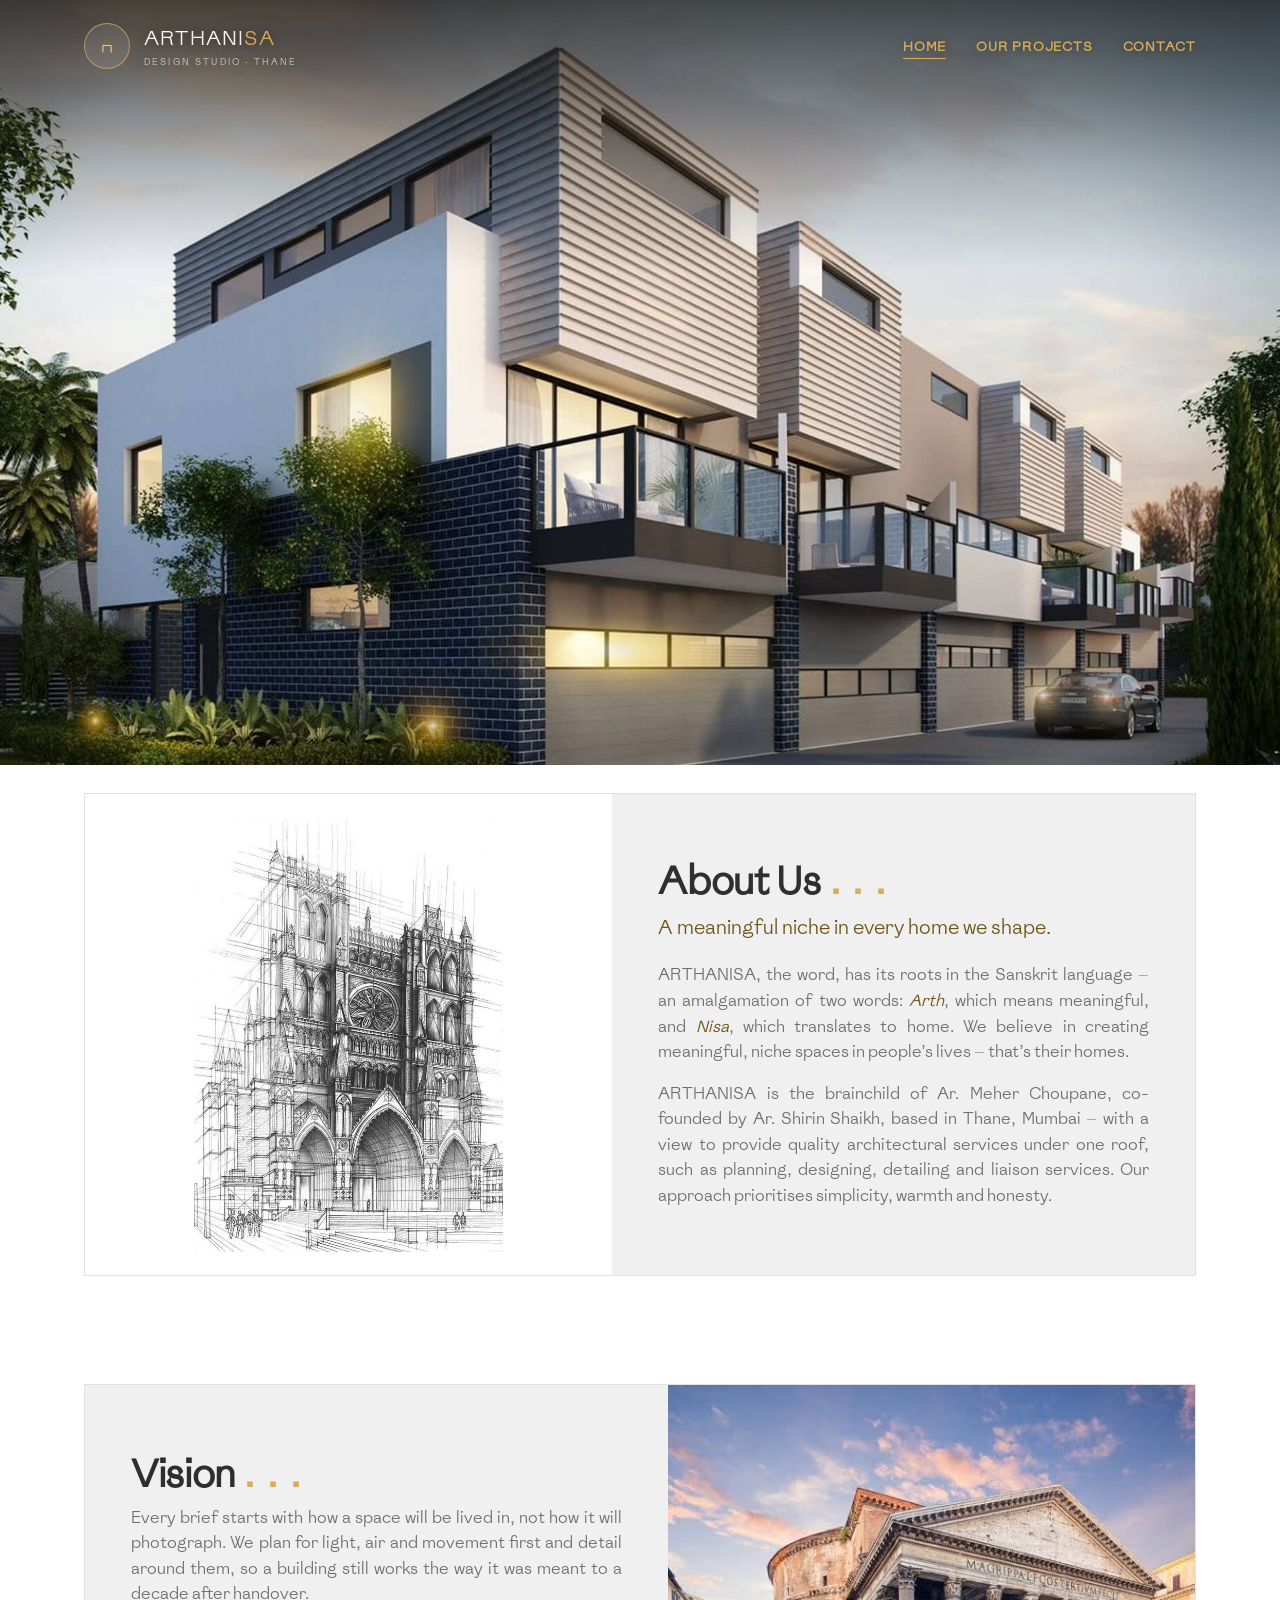
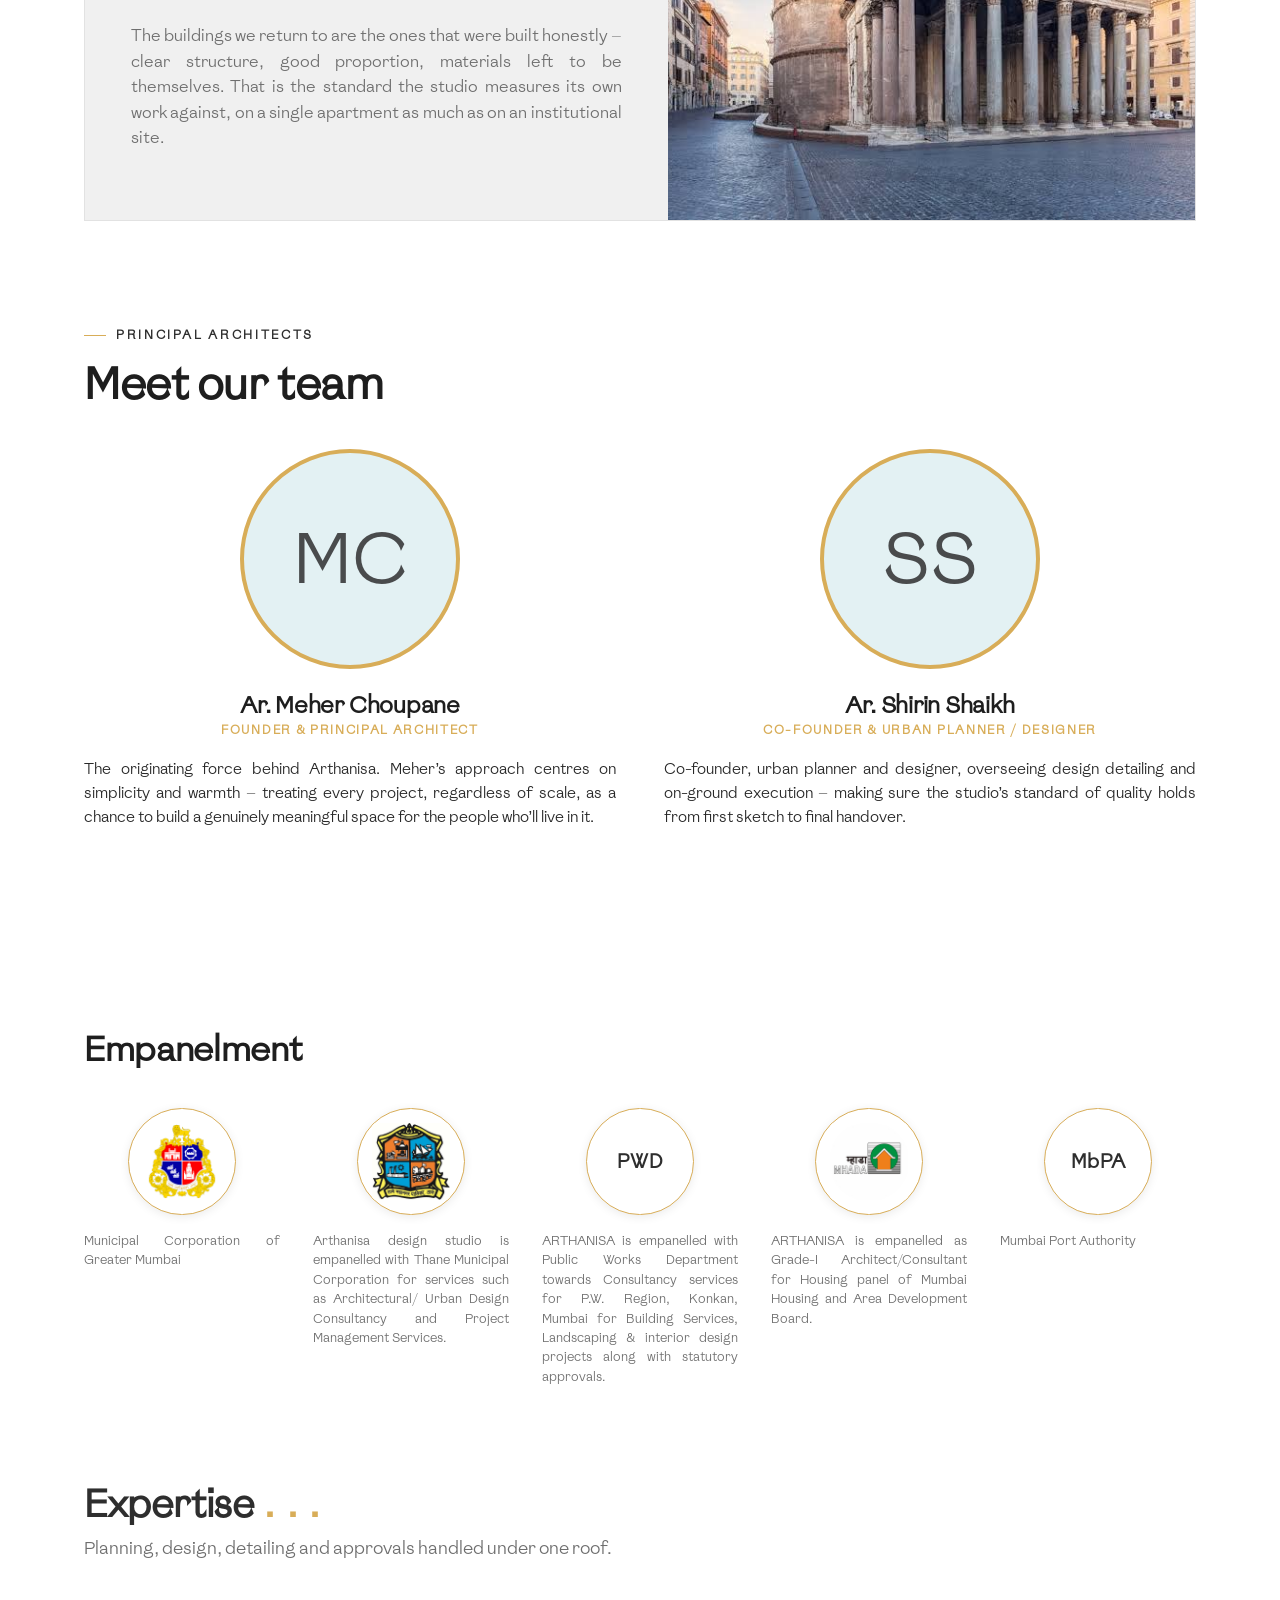
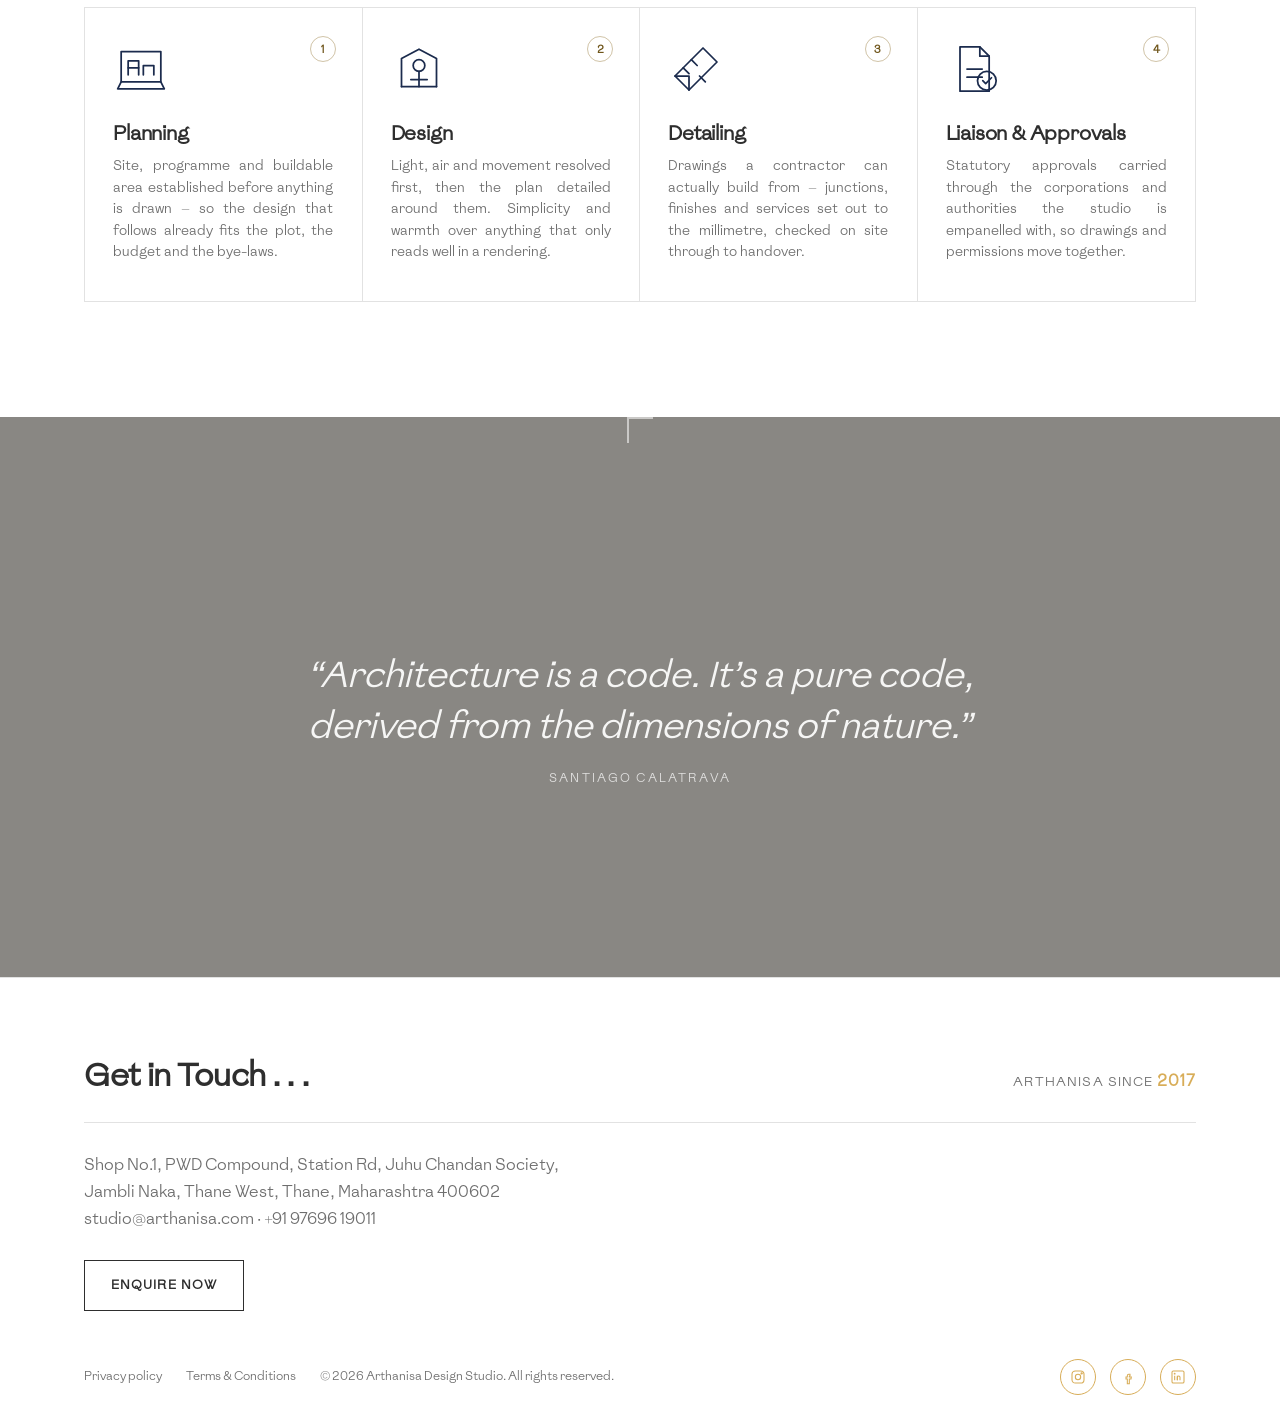
==== commit a165474c: "Add files via upload" ====
--- a/index.html
+++ b/index.html
@@ -12,7 +12,7 @@
 <meta property="og:description" content="Planning, design, detailing and liaison services under one roof — architecture and interior design in Thane and Mumbai.">
 <meta property="og:image" content="hero-townhouse.jpg">
 <meta name="twitter:card" content="summary_large_image">
-<link rel="stylesheet" href="style.css?v=11">
+<link rel="stylesheet" href="style.css?v=13">
 </head>
 <body class="theme-light home">
 
@@ -57,16 +57,31 @@
 <!-- ================= ABOUT ================= -->
 <section class="section section--about">
   <div class="wrap">
-    <div class="eyebrow reveal">About the studio</div>
-
-    <div class="about-split reveal">
-      <div>
-        <h2 style="max-width:20ch; font-size:clamp(28px,3.6vw,44px); margin-bottom:24px;">A meaningful niche in every home we shape</h2>
-        <p class="lede">ARTHANISA, the word, has its roots in the Sanskrit language — an amalgamation of two words: <em>Arth</em>, which means meaningful, and <em>Nisa</em>, which translates to home. We believe in creating meaningful, niche spaces in people&rsquo;s lives — that&rsquo;s their homes.</p>
-        <p class="lede">ARTHANISA is the brainchild of Ar. Meher Choupane, co-founded by Ar. Shirin Shaikh, based in Thane, Mumbai — with a view to provide quality architectural services under one roof, such as planning, designing, detailing and liaison services. Our approach prioritises simplicity, warmth and honesty.</p>
-      </div>
-      <div class="about-photo-wrap">
+    <div class="feature-band reveal">
+      <div class="feature-band__media">
         <img src="about-sketch.png" alt="Architectural line-art sketch of a Gothic cathedral facade" loading="lazy">
+      </div>
+      <div class="feature-band__body">
+        <h2 class="band-title">About Us <span class="dots">. . .</span></h2>
+        <p class="band-lead">A meaningful niche in every home we shape.</p>
+        <p>ARTHANISA, the word, has its roots in the Sanskrit language — an amalgamation of two words: <em>Arth</em>, which means meaningful, and <em>Nisa</em>, which translates to home. We believe in creating meaningful, niche spaces in people&rsquo;s lives — that&rsquo;s their homes.</p>
+        <p>ARTHANISA is the brainchild of Ar. Meher Choupane, co-founded by Ar. Shirin Shaikh, based in Thane, Mumbai — with a view to provide quality architectural services under one roof, such as planning, designing, detailing and liaison services. Our approach prioritises simplicity, warmth and honesty.</p>
+      </div>
+    </div>
+  </div>
+</section>
+
+<!-- ================= VISION ================= -->
+<section class="section section--vision">
+  <div class="wrap">
+    <div class="feature-band feature-band--flip reveal">
+      <div class="feature-band__media">
+        <img src="vision-pantheon.jpg" alt="The Pantheon in Rome at dawn, its portico and rotunda seen from the piazza" loading="lazy">
+      </div>
+      <div class="feature-band__body">
+        <h2 class="band-title">Vision <span class="dots">. . .</span></h2>
+        <p>Every brief starts with how a space will be lived in, not how it will photograph. We plan for light, air and movement first and detail around them, so a building still works the way it was meant to a decade after handover.</p>
+        <p>The buildings we return to are the ones that were built honestly — clear structure, good proportion, materials left to be themselves. That is the standard the studio measures its own work against, on a single apartment as much as on an institutional site.</p>
       </div>
     </div>
   </div>
@@ -120,6 +135,78 @@
         <span class="empanelment-badge"><span class="mark">MbPA</span></span>
         <span class="caption">Mumbai Port Authority</span>
       </div>
+    </div>
+  </div>
+</section>
+
+<!-- ================= EXPERTISE =================
+     Placeholder set, built on the four services named in the About copy.
+     Swap the titles, copy and icons once the client supplies the real
+     services list or the visual descriptions they have in mind. -->
+<section class="section section--expertise">
+  <div class="wrap">
+    <h2 class="band-title reveal">Expertise <span class="dots">. . .</span></h2>
+    <p class="band-lead reveal">Planning, design, detailing and approvals handled under one roof.</p>
+
+    <div class="expertise-grid reveal">
+
+      <div class="expertise-card">
+        <span class="expertise-num">1</span>
+        <span class="expertise-ico">
+          <svg viewBox="0 0 48 48" fill="none" stroke="currentColor" stroke-width="1.5" stroke-linecap="round" stroke-linejoin="round">
+            <rect x="7" y="9" width="34" height="26"/>
+            <path d="M7 35 4 41h40l-3-6"/>
+            <path d="M13 29V17h9v12M26 29V21h9v8"/>
+            <path d="M13 23h9"/>
+          </svg>
+        </span>
+        <h3>Planning</h3>
+        <p>Site, programme and buildable area established before anything is drawn — so the design that follows already fits the plot, the budget and the bye-laws.</p>
+      </div>
+
+      <div class="expertise-card">
+        <span class="expertise-num">2</span>
+        <span class="expertise-ico">
+          <svg viewBox="0 0 48 48" fill="none" stroke="currentColor" stroke-width="1.5" stroke-linecap="round" stroke-linejoin="round">
+            <path d="M9 39V15l15-8 15 8v24"/>
+            <path d="M9 39h30"/>
+            <circle cx="24" cy="21" r="5"/>
+            <path d="M24 26v13"/>
+            <path d="M17 33h14"/>
+          </svg>
+        </span>
+        <h3>Design</h3>
+        <p>Light, air and movement resolved first, then the plan detailed around them. Simplicity and warmth over anything that only reads well in a rendering.</p>
+      </div>
+
+      <div class="expertise-card">
+        <span class="expertise-num">3</span>
+        <span class="expertise-ico">
+          <svg viewBox="0 0 48 48" fill="none" stroke="currentColor" stroke-width="1.5" stroke-linecap="round" stroke-linejoin="round">
+            <path d="M6 30 30 6l12 12L18 42Z"/>
+            <path d="M13 23l5 5M20 16l5 5M27 30l5 5"/>
+            <path d="M6 30h12v12"/>
+          </svg>
+        </span>
+        <h3>Detailing</h3>
+        <p>Drawings a contractor can actually build from — junctions, finishes and services set out to the millimetre, checked on site through to handover.</p>
+      </div>
+
+      <div class="expertise-card">
+        <span class="expertise-num">4</span>
+        <span class="expertise-ico">
+          <svg viewBox="0 0 48 48" fill="none" stroke="currentColor" stroke-width="1.5" stroke-linecap="round" stroke-linejoin="round">
+            <path d="M12 5h17l8 8v30H12Z"/>
+            <path d="M29 5v8h8"/>
+            <path d="M18 24h13M18 31h13"/>
+            <circle cx="35" cy="34" r="8" fill="none"/>
+            <path d="M31.5 34l2.5 2.5 5-5"/>
+          </svg>
+        </span>
+        <h3>Liaison &amp; Approvals</h3>
+        <p>Statutory approvals carried through the corporations and authorities the studio is empanelled with, so drawings and permissions move together.</p>
+      </div>
+
     </div>
   </div>
 </section>
--- a/style.css
+++ b/style.css
@@ -1147,3 +1147,296 @@
 @media (prefers-reduced-motion:reduce){
   .quote-carousel{ background-attachment:scroll; }
 }
+
+/* =========================================================
+   CLIENT REVISION — CONTACT PAGE
+   Address card and a full-colour, full-height map side by side,
+   then the enquiry form as its own band underneath. The page was
+   reading flat because every element was white-on-white with only
+   hairlines to separate them, so the weight now comes from three
+   distinct blocks: a warm tinted card, a live map, and one deep
+   bronze band carrying the form.
+   ========================================================= */
+
+/* ---------- address + map row ---------- */
+.contact-split{
+  display:grid;
+  grid-template-columns:1fr 1fr;
+  gap:clamp(24px,3.2vw,48px);
+  align-items:stretch;
+}
+
+/* left: the address card. A warm gold wash lifts it off the white page
+   without introducing a colour that isn't already in the palette. */
+.contact-card{
+  background:linear-gradient(170deg, rgba(138,106,35,.085), rgba(138,106,35,.015));
+  border:1px solid var(--gold-line);
+  border-top:3px solid var(--gold-fill);
+  padding:clamp(26px,3.2vw,42px);
+}
+.contact-card .studio-name{
+  font-size:clamp(25px,3vw,34px);
+  color:var(--gold);
+  margin-bottom:22px;
+}
+.contact-card .info-row{ align-items:flex-start; border-top-color:var(--gold-line); }
+.contact-card .info-row:first-of-type{ border-top:none; padding-top:0; }
+.contact-card .info-row:last-child{ border-bottom:none; padding-bottom:0; }
+
+/* icons picked up the circular badge motif from the empanelment row */
+.info-ico{
+  flex:none;
+  width:40px; height:40px; border-radius:50%;
+  display:flex; align-items:center; justify-content:center;
+  background:#fff;
+  border:1px solid var(--gold-line);
+  box-shadow:0 2px 8px rgba(0,0,0,.07);
+}
+.info-ico .ico{ width:17px; height:17px; margin-top:0; color:var(--gold); }
+.contact-card .info-row h4{ color:var(--ink); }
+.contact-card .info-row a{ color:var(--gold-2); border-bottom:1px solid var(--gold-line); }
+.contact-card .info-row a:hover{ color:var(--gold); border-bottom-color:var(--gold); }
+
+/* right: map fills the row, so it always matches the card's height */
+.contact-split .map-wrap{
+  margin-top:0;
+  height:100%;
+  min-height:440px;
+  border:1px solid var(--gold-line);
+  overflow:hidden;
+}
+/* the grayscale filter was most of why this page felt lifeless — the map
+   now shows in full colour, very slightly warmed to sit with the gold */
+.contact-split .map-wrap iframe{
+  height:100%; min-height:440px;
+  filter:saturate(1.06) contrast(1.02);
+}
+body.theme-light .contact-split .map-wrap{ border-color:var(--gold-line); background:#fff; }
+
+@media (max-width:880px){
+  .contact-split{ grid-template-columns:1fr; }
+  .contact-split .map-wrap{ min-height:0; height:auto; }
+  .contact-split .map-wrap iframe{ height:340px; min-height:0; }
+}
+
+/* ---------- enquiry band ---------- */
+.enquiry-band{
+  background:var(--accent-bg);
+  color:var(--accent-muted);
+  padding:clamp(48px,7vw,88px) 0 clamp(52px,7.5vw,92px);
+}
+.enquiry-band .eyebrow{ color:var(--accent-gold); }
+.enquiry-band .eyebrow::before{ background:var(--accent-gold); }
+/* body.theme-light .eyebrow sets a dark charcoal, and it outranks the two
+   rules above — on the bronze band that made this label almost invisible.
+   Overridden here, and pushed up in size and brightness so it reads as a
+   proper section label rather than a whisper. */
+body.theme-light .enquiry-band .eyebrow{
+  color:#F2D9A0;
+  font-size:13.5px;
+  letter-spacing:.2em;
+  font-weight:700;
+  margin-bottom:18px;
+}
+body.theme-light .enquiry-band .eyebrow::before{
+  background:#F2D9A0;
+  width:30px; height:2px;
+}
+.enquiry-band h2{
+  color:var(--accent-ink);
+  font-size:clamp(28px,3.6vw,42px);
+  margin-bottom:12px;
+}
+.enquiry-band .enquiry-lede{
+  color:var(--accent-muted);
+  max-width:52ch;
+  margin-bottom:36px;
+}
+
+/* two fields per row on wide screens, message spanning the full width */
+.enquiry-form{
+  display:grid;
+  grid-template-columns:1fr 1fr;
+  gap:22px clamp(20px,2.6vw,36px);
+}
+.enquiry-form .form-field{ margin-bottom:0; }
+.enquiry-form .form-field--wide,
+.enquiry-form .form-actions{ grid-column:1 / -1; }
+.enquiry-form textarea{ min-height:150px; }
+
+/* solid light fields on the bronze ground — highest contrast and the
+   easiest to fill in; specificity has to beat body.theme-light's rules */
+body.theme-light .enquiry-band .form-field label{
+  color:var(--accent-gold);
+}
+body.theme-light .enquiry-band .form-field input,
+body.theme-light .enquiry-band .form-field textarea,
+body.theme-light .enquiry-band .form-field select{
+  background:#F8F7F3;
+  border:1px solid rgba(246,246,245,.28);
+  color:var(--ink);
+  padding:13px 14px;
+  box-shadow:none;
+}
+body.theme-light .enquiry-band .form-field input:focus,
+body.theme-light .enquiry-band .form-field textarea:focus,
+body.theme-light .enquiry-band .form-field select:focus{
+  border-color:var(--gold-fill-2);
+  box-shadow:0 0 0 3px rgba(216,173,88,.32);
+}
+body.theme-light .enquiry-band .form-field input::placeholder,
+body.theme-light .enquiry-band .form-field textarea::placeholder{ color:#7A756B; }
+
+/* the outline button style the light theme applies everywhere would
+   disappear against bronze, so the submit keeps its solid gold fill */
+body.theme-light .enquiry-band .btn--gold{
+  background:var(--gold-fill);
+  border-color:var(--gold-fill);
+  color:var(--dark);
+}
+body.theme-light .enquiry-band .btn--gold:hover{
+  background:var(--gold-fill-2);
+  border-color:var(--gold-fill-2);
+  color:var(--dark);
+  transform:translateY(-2px);
+  box-shadow:0 8px 20px rgba(0,0,0,.25);
+}
+
+@media (max-width:680px){
+  .enquiry-form{ grid-template-columns:1fr; }
+}
+
+/* =========================================================
+   CLIENT REVISION — HOME: ABOUT / VISION / EXPERTISE
+   ========================================================= */
+
+/* ---------- shared heading treatment ----------
+   "Word . . ." — the same convention the footer already uses for
+   "Get in Touch . . .", so the page reads as one voice. */
+.band-title{
+  font-size:clamp(26px,3.2vw,38px);
+  color:var(--acipl-ink);
+  margin-bottom:10px;
+}
+.band-title .dots{
+  color:var(--gold-bright);
+  letter-spacing:.06em;
+  margin-left:2px;
+}
+.band-lead{
+  color:var(--acipl-body);
+  font-size:clamp(16px,1.35vw,18px);
+  max-width:56ch;
+  margin-bottom:8px;
+}
+
+/* ---------- About / Vision panels ----------
+   Image on one side, copy vertically centred on the other, both inside a
+   soft grey panel. --flip mirrors the pair so the two stacked bands read
+   as a rhythm rather than the same block twice. */
+.feature-band{
+  display:grid;
+  grid-template-columns:minmax(0,0.95fr) minmax(0,1.05fr);
+  align-items:stretch;
+  background:#F0F0F0;
+  border:1px solid var(--acipl-line);
+}
+.feature-band--flip{ grid-template-columns:minmax(0,1.05fr) minmax(0,0.95fr); }
+.feature-band--flip .feature-band__media{ order:2; }
+.feature-band--flip .feature-band__body{ order:1; }
+
+.feature-band__media{
+  background:#fff;
+  display:flex; align-items:center; justify-content:center;
+  overflow:hidden;
+  min-height:clamp(300px,34vw,440px);
+  padding:clamp(14px,1.8vw,26px);
+}
+.feature-band__media img{
+  width:100%; height:100%;
+  max-height:clamp(300px,34vw,440px);
+  object-fit:contain;
+}
+/* the Vision photo is a photograph rather than a line drawing, so it fills
+   its half edge to edge instead of sitting letterboxed */
+.feature-band--flip .feature-band__media{ padding:0; }
+.feature-band--flip .feature-band__media img{ height:100%; max-height:none; object-fit:cover; }
+
+.feature-band__body{
+  display:flex; flex-direction:column; justify-content:center;
+  padding:clamp(28px,3.6vw,52px);
+}
+.feature-band__body p{ color:var(--acipl-body); margin-bottom:1em; }
+.feature-band__body p:last-child{ margin-bottom:0; }
+.feature-band__body .band-lead{
+  color:var(--gold-2);
+  font-size:clamp(17px,1.5vw,20px);
+  margin-bottom:20px;
+  text-align:left;
+}
+.feature-band__body em{ color:var(--gold-2); font-style:italic; }
+
+@media (max-width:880px){
+  .feature-band,
+  .feature-band--flip{ grid-template-columns:1fr; }
+  .feature-band--flip .feature-band__media{ order:1; }
+  .feature-band--flip .feature-band__body{ order:2; }
+  .feature-band__media{ min-height:0; }
+  .feature-band__media img{ max-height:300px; }
+  .feature-band--flip .feature-band__media img{ height:260px; }
+}
+
+/* Vision follows About directly, so the join is tightened the same way the
+   About → Team join was */
+body .section--vision{ padding-top:clamp(24px,3.4vw,44px); padding-bottom:clamp(30px,4.2vw,56px); }
+
+/* ---------- Expertise ---------- */
+body .section--expertise{ padding-top:clamp(40px,5.5vw,76px); }
+.expertise-grid{
+  display:grid;
+  grid-template-columns:repeat(4,1fr);
+  gap:0;
+  margin-top:44px;
+  border:1px solid var(--acipl-line);
+  background:#fff;
+}
+.expertise-card{
+  position:relative;
+  padding:clamp(24px,2.6vw,34px) clamp(20px,2.2vw,30px) clamp(28px,3vw,38px);
+  border-right:1px solid var(--acipl-line);
+  transition:background .3s var(--ease);
+}
+.expertise-card:last-child{ border-right:none; }
+.expertise-card:hover{ background:rgba(138,106,35,.045); }
+.expertise-num{
+  position:absolute; top:clamp(20px,2.2vw,28px); right:clamp(18px,2vw,26px);
+  width:26px; height:26px; border-radius:50%;
+  display:flex; align-items:center; justify-content:center;
+  border:1px solid var(--gold-line);
+  font-size:11px; font-weight:600; color:var(--gold-2);
+  line-height:1;
+}
+.expertise-ico{
+  display:block; width:clamp(44px,4.4vw,56px); height:clamp(44px,4.4vw,56px);
+  color:var(--acipl-navy);
+  margin-bottom:26px;
+}
+.expertise-ico svg{ width:100%; height:100%; }
+.expertise-card h3{
+  font-size:clamp(17px,1.6vw,20px);
+  color:var(--acipl-ink);
+  margin-bottom:10px;
+}
+.expertise-card p{
+  font-size:13.5px; line-height:1.6; color:var(--acipl-body); margin:0;
+}
+@media (max-width:980px){
+  .expertise-grid{ grid-template-columns:repeat(2,1fr); }
+  .expertise-card:nth-child(2n){ border-right:none; }
+  .expertise-card:nth-child(-n+2){ border-bottom:1px solid var(--acipl-line); }
+}
+@media (max-width:600px){
+  .expertise-grid{ grid-template-columns:1fr; }
+  .expertise-card{ border-right:none; border-bottom:1px solid var(--acipl-line); }
+  .expertise-card:last-child{ border-bottom:none; }
+}
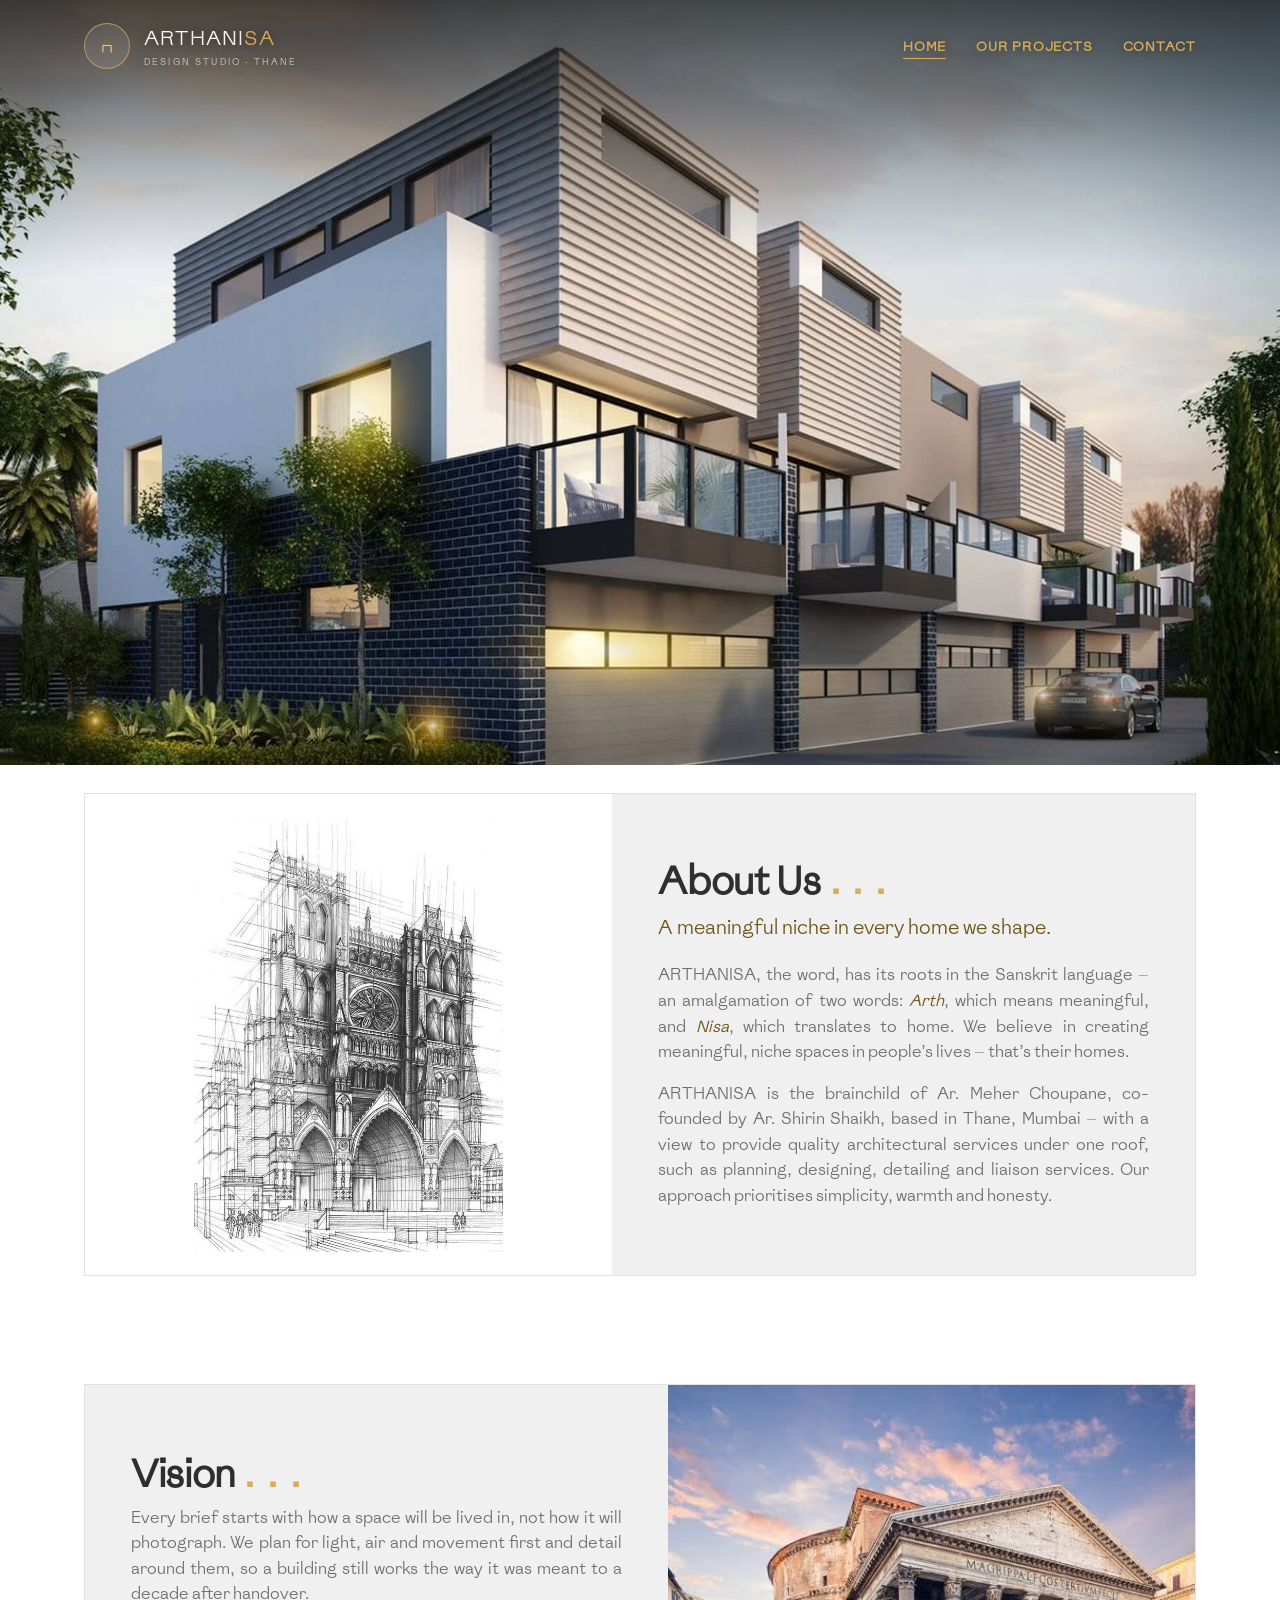
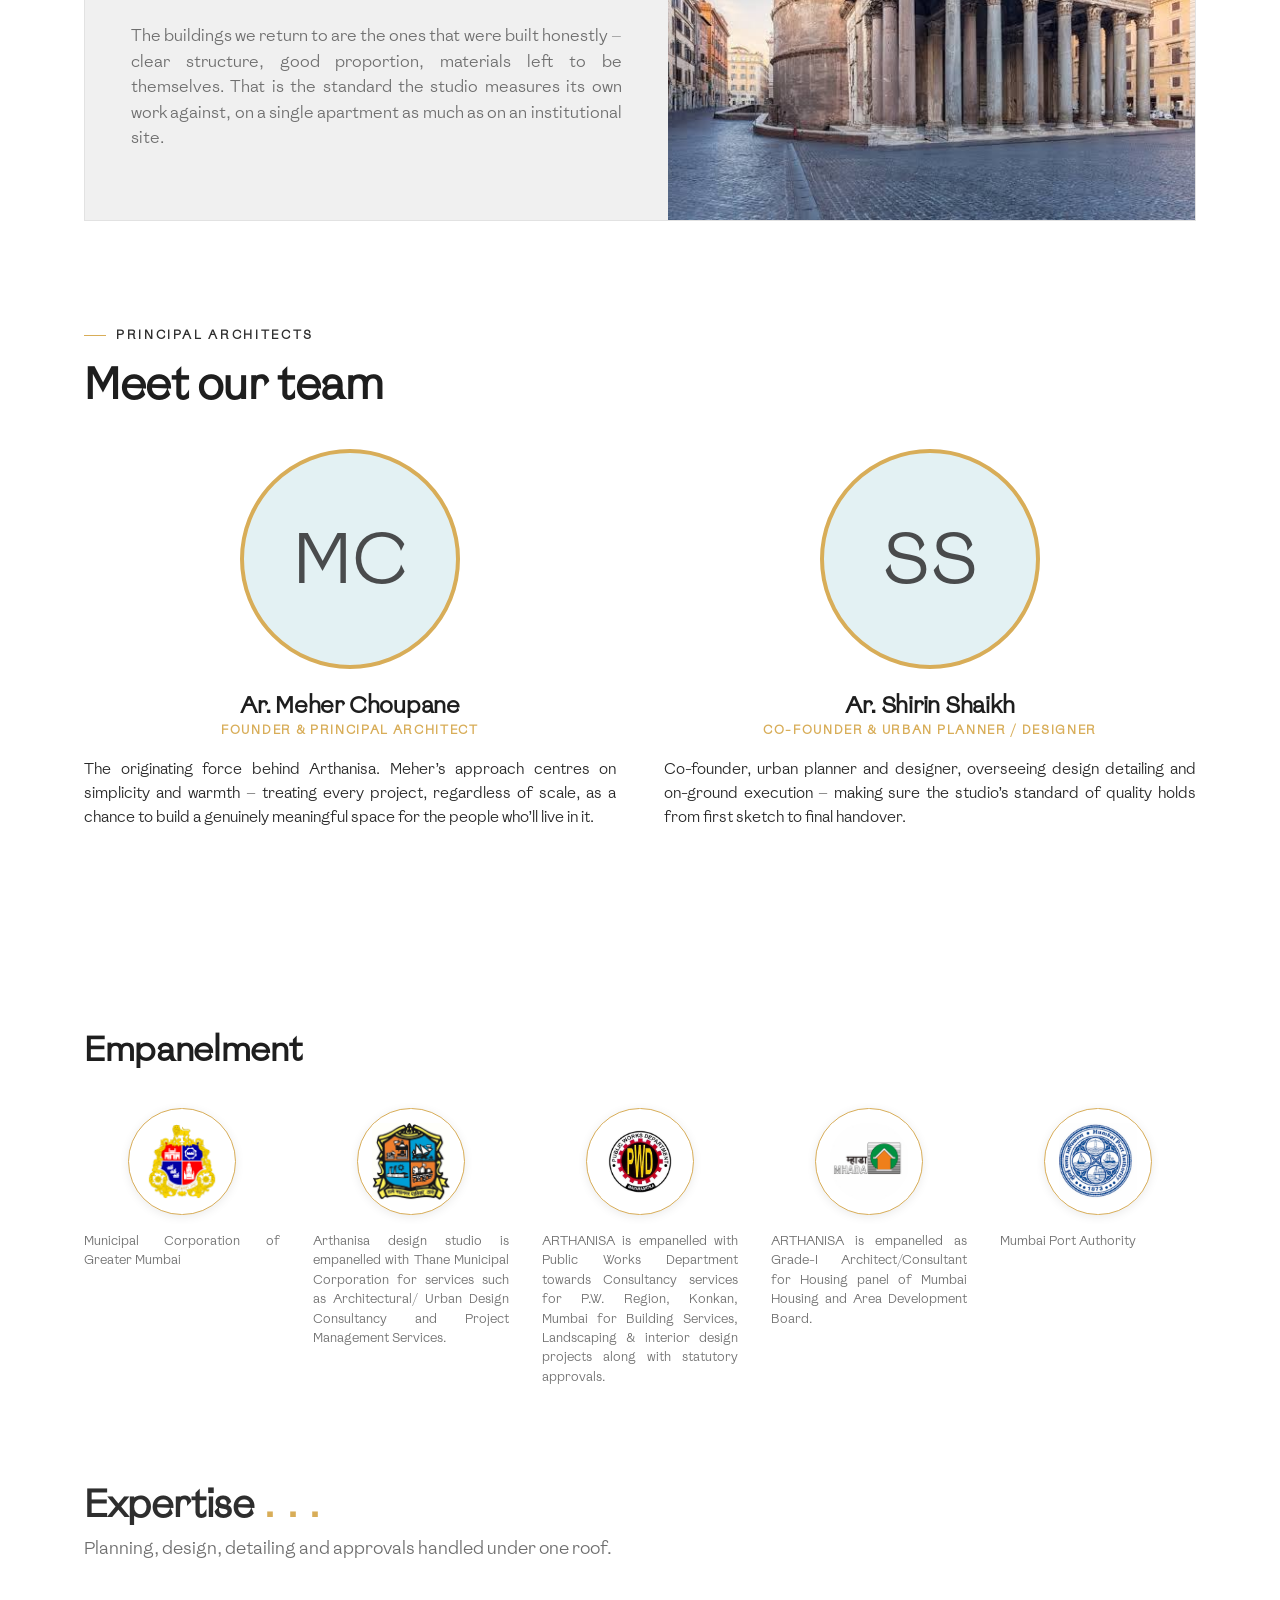
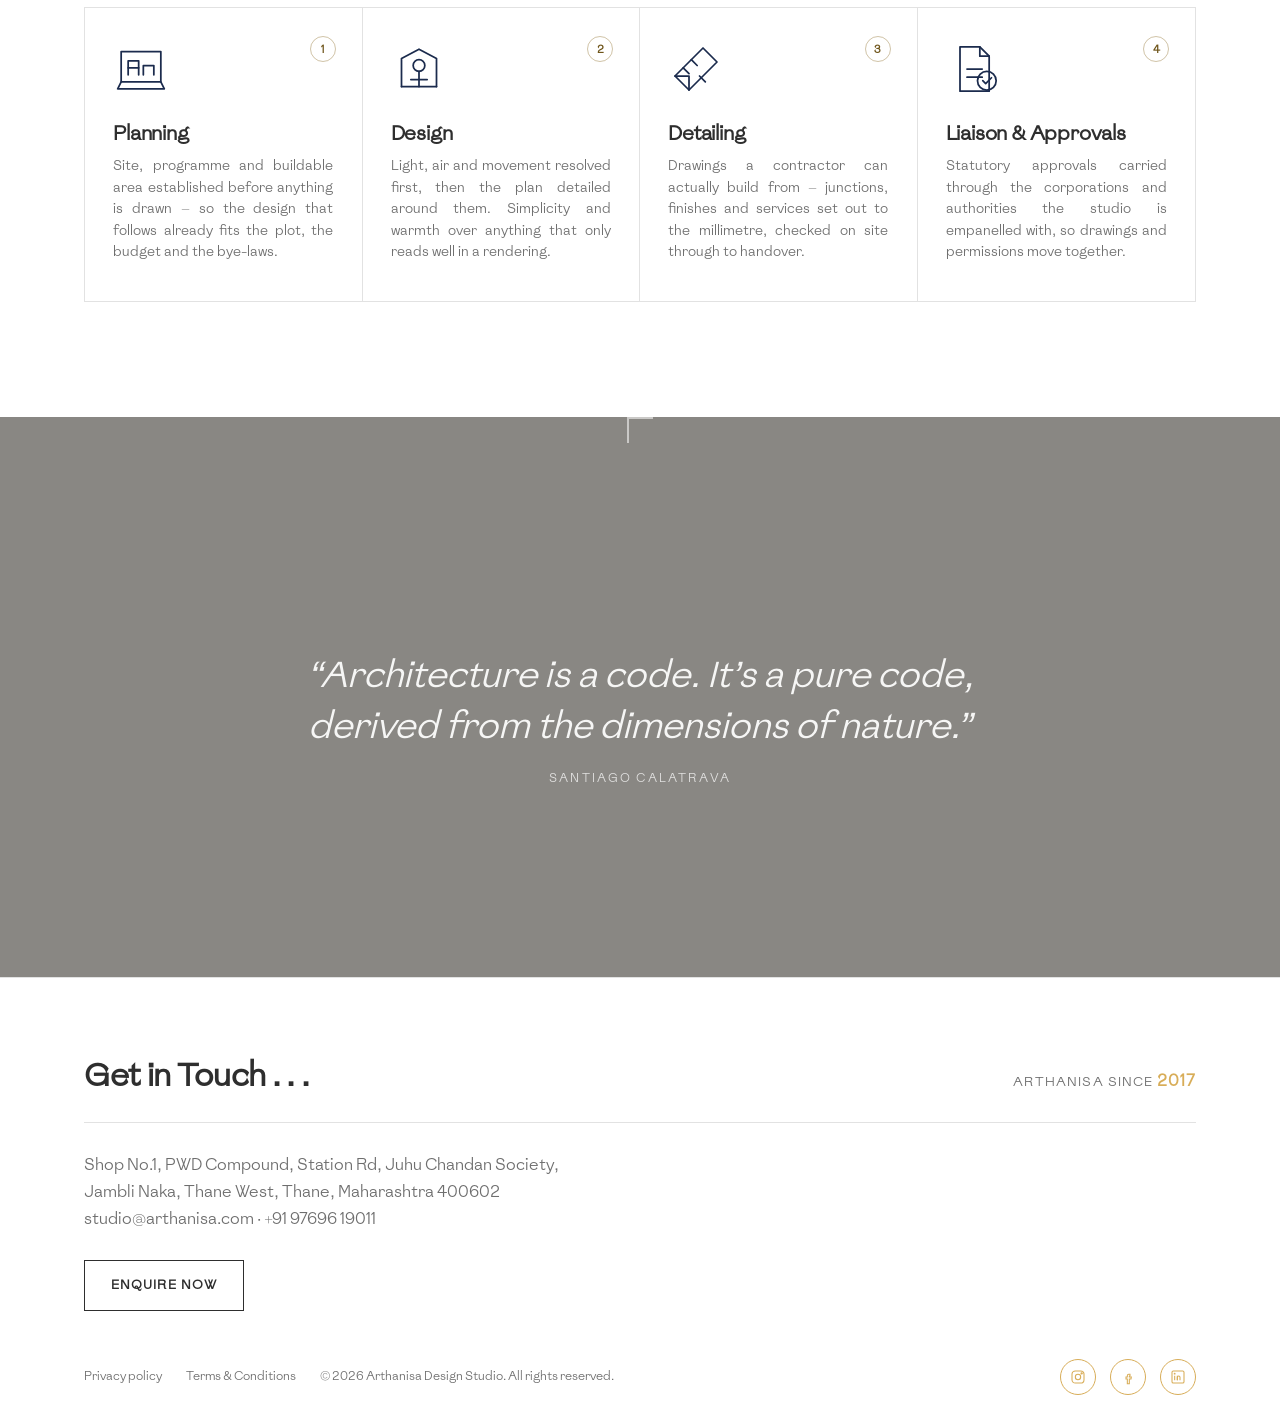
==== commit fef42ead: "Add files via upload" ====
--- a/index.html
+++ b/index.html
@@ -12,7 +12,7 @@
 <meta property="og:description" content="Planning, design, detailing and liaison services under one roof — architecture and interior design in Thane and Mumbai.">
 <meta property="og:image" content="hero-townhouse.jpg">
 <meta name="twitter:card" content="summary_large_image">
-<link rel="stylesheet" href="style.css?v=13">
+<link rel="stylesheet" href="style.css?v=14">
 </head>
 <body class="theme-light home">
 
@@ -124,7 +124,7 @@
         <span class="caption">Arthanisa design studio is empanelled with Thane Municipal Corporation for services such as Architectural/ Urban Design Consultancy and Project Management Services.</span>
       </div>
       <div class="empanelment-item">
-        <span class="empanelment-badge"><span class="mark">PWD</span></span>
+        <span class="empanelment-badge"><img src="logo-pwd.jpg" alt="Public Works Department, Maharashtra logo" loading="lazy"></span>
         <span class="caption">ARTHANISA is empanelled with Public Works Department towards Consultancy services for P.W. Region, Konkan, Mumbai for Building Services, Landscaping &amp; interior design projects along with statutory approvals.</span>
       </div>
       <div class="empanelment-item">
@@ -132,7 +132,7 @@
         <span class="caption">ARTHANISA is empanelled as Grade-I Architect/Consultant for Housing panel of Mumbai Housing and Area Development Board.</span>
       </div>
       <div class="empanelment-item">
-        <span class="empanelment-badge"><span class="mark">MbPA</span></span>
+        <span class="empanelment-badge"><img src="logo-mbpa.jpg" alt="Mumbai Port Authority logo" loading="lazy"></span>
         <span class="caption">Mumbai Port Authority</span>
       </div>
     </div>
--- a/style.css
+++ b/style.css
@@ -1440,3 +1440,43 @@
   .expertise-card{ border-right:none; border-bottom:1px solid var(--acipl-line); }
   .expertise-card:last-child{ border-bottom:none; }
 }
+
+/* =========================================================
+   CLIENT REVISION — CONTACT PAGE BACKDROP
+   A drafting sheet lying tilted behind the page, bleeding off the right
+   edge, with a soft shadow underneath it so it reads as a physical sheet
+   rather than a pattern. It spans the hero and the address/map row and is
+   then covered by the opaque bronze enquiry band, so it fades out of the
+   page the way the reference does.
+   ========================================================= */
+body.contact-page{ position:relative; }
+.sheet-backdrop{
+  position:absolute;
+  top:clamp(20px,6vh,96px);
+  right:clamp(-260px,-11vw,-90px);
+  width:min(66vw,920px);
+  z-index:-1;                 /* behind all content, above the page ground */
+  pointer-events:none;
+  transform:rotate(-12deg);
+  opacity:.55;
+  filter:drop-shadow(0 24px 38px rgba(30,30,30,.30));
+}
+.sheet-backdrop img{ width:100%; height:auto; display:block; }
+
+/* the hero and the contact row have to be transparent for the sheet to show
+   through — the light theme paints .page-hero solid white by default */
+body.contact-page .page-hero{ background:transparent; }
+body.contact-page .contact-top{ background:transparent; }
+
+@media (max-width:880px){
+  .sheet-backdrop{
+    top:8px;
+    right:-38%;
+    width:118vw;
+    opacity:.3;
+    filter:none;              /* the shadow reads as smudge at this scale */
+  }
+}
+@media (prefers-reduced-motion:reduce){
+  .sheet-backdrop{ transform:rotate(-12deg); }
+}
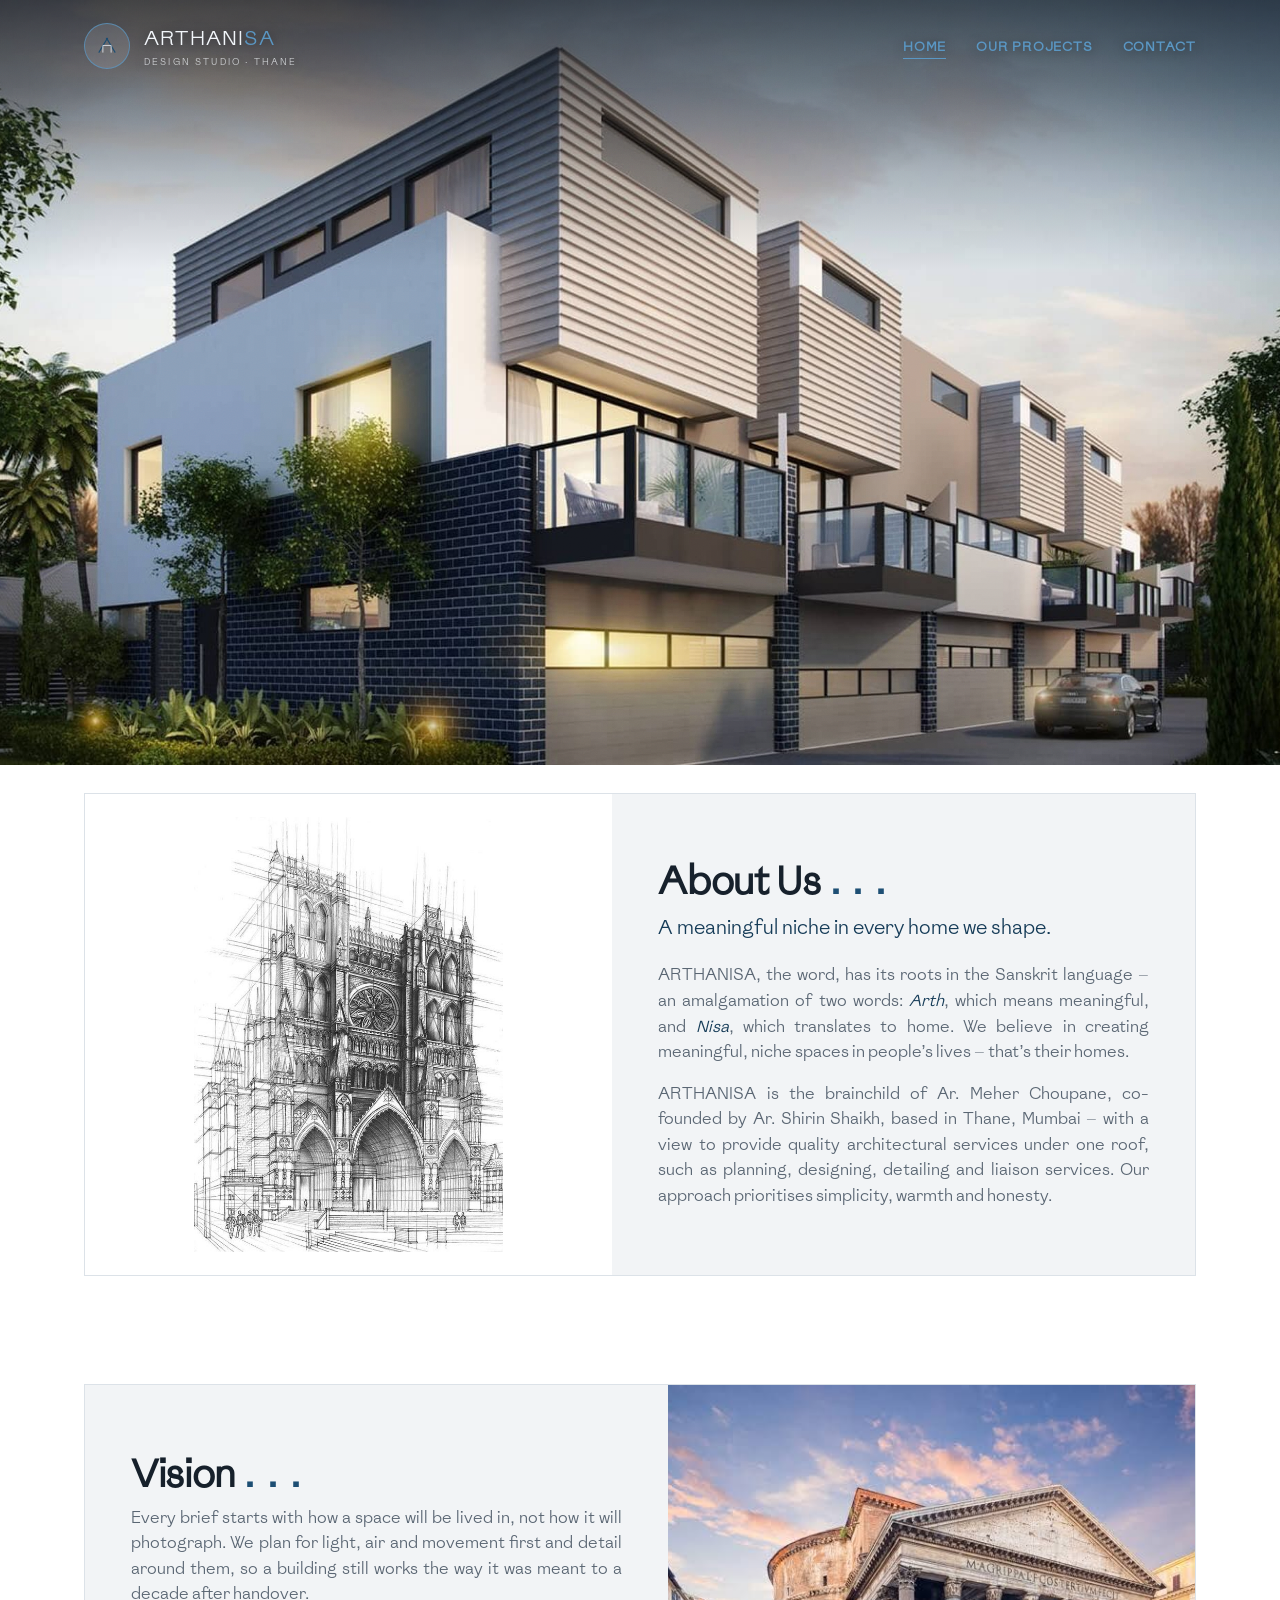
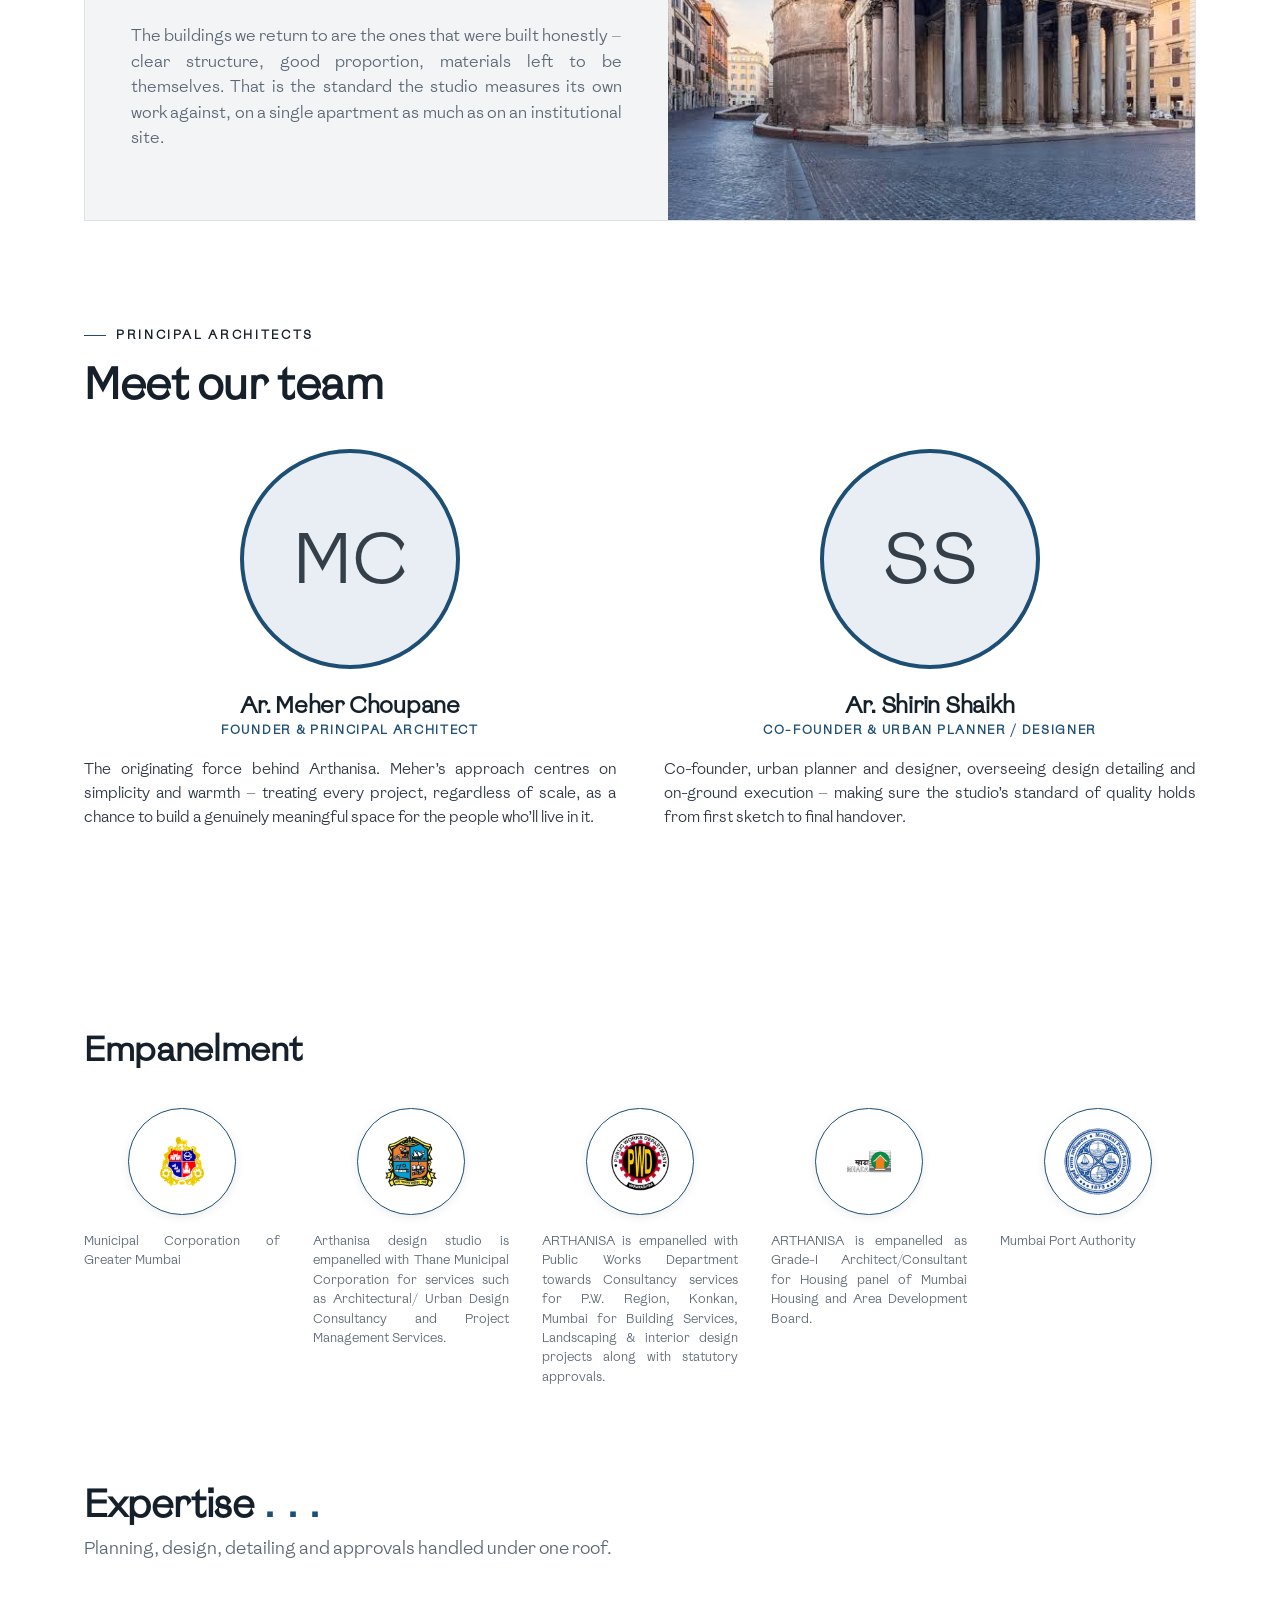
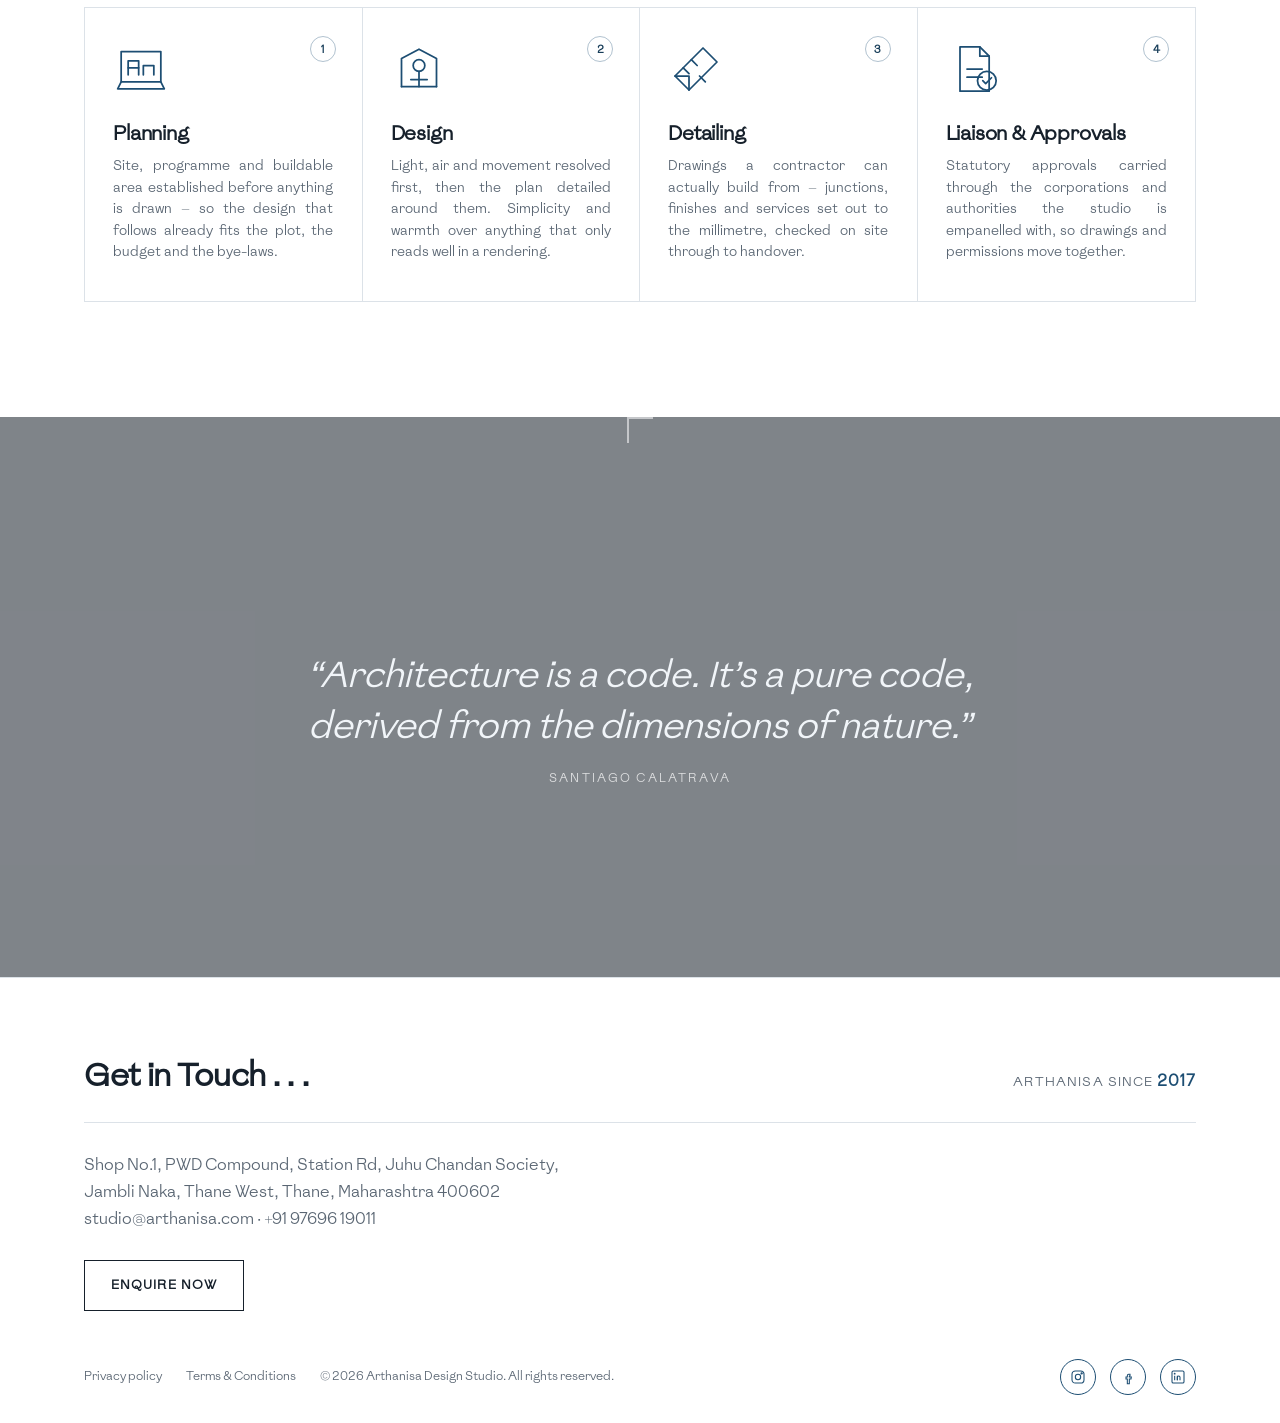
==== commit 80982967: "Add files via upload" ====
--- a/index.html
+++ b/index.html
@@ -12,7 +12,7 @@
 <meta property="og:description" content="Planning, design, detailing and liaison services under one roof — architecture and interior design in Thane and Mumbai.">
 <meta property="og:image" content="hero-townhouse.jpg">
 <meta name="twitter:card" content="summary_large_image">
-<link rel="stylesheet" href="style.css?v=14">
+<link rel="stylesheet" href="style.css?v=16">
 </head>
 <body class="theme-light home">
 
@@ -22,9 +22,9 @@
     <a href="index.html" class="logo">
       <span class="logo-badge">
         <svg class="logo-mark" viewBox="0 0 40 40" fill="none" xmlns="http://www.w3.org/2000/svg">
-          <path d="M5 32 L20 7 L35 32" stroke="#8A6A23" stroke-width="2"/>
-          <path d="M12.5 32 V19 H27.5 V32" stroke="#1C1C1C" stroke-width="1.4"/>
-          <circle cx="20" cy="7" r="2.1" fill="#8A6A23"/>
+          <path d="M5 32 L20 7 L35 32" stroke="#1D4E73" stroke-width="2"/>
+          <path d="M12.5 32 V19 H27.5 V32" stroke="#16202B" stroke-width="1.4"/>
+          <circle cx="20" cy="7" r="2.1" fill="#1D4E73"/>
         </svg>
       </span>
       <span>
--- a/style.css
+++ b/style.css
@@ -26,24 +26,24 @@
      --charcoal is a light grey used only for .section--dark's alternating
      band. --accent-bg is the ~20% that's deliberately NOT grey: the CTA
      bands and the footer. */
-  --grey:         #8C8C8C;
-  --header-grey:  #8C8C8C;
-  --ink:          #1E1E1E;
-  --charcoal:     #E6E6E6;
-  --charcoal-2:   #E6E6E6;
-  --charcoal-3:   #8C8C8C;
-  --paper:        #8C8C8C;
-  --paper-2:      #F0F0F0;
-  --paper-3:      #EBEBEB;
+  --grey:         #8A9099;
+  --header-grey:  #8A9099;
+  --ink:          #16202B;
+  --charcoal:     #E7EBEF;
+  --charcoal-2:   #E7EBEF;
+  --charcoal-3:   #8A9099;
+  --paper:        #8A9099;
+  --paper-2:      #F2F4F6;
+  --paper-3:      #EDF0F3;
   /* secondary/body copy — a solid dark tone (not translucent white/ink at
      low opacity) so it stays crisp against the mid-grey background rather
      than washing out */
-  --grey-text:  #262626;
-  --grey-line:  rgba(30,30,30,0.5);
+  --grey-text:  #2A3340;
+  --grey-line:  rgba(22,32,43,0.45);
 
   /* the deepest neutral — reserved for text that sits on top of a bright
      gold fill, where the contrast needs to flip */
-  --dark:       #161616;
+  --dark:       #F4F8FB;
 
   /* gold foil — the site's accent colour, kept exactly as an ACCENT: text,
      buttons and thin hairlines only, never a wash across a background.
@@ -52,13 +52,13 @@
      footer, CTA) it's a softer accent rather than a high-contrast one —
      --gold-fill/-2 stay bright since those are solid button fills and
      don't compete with the page background for contrast. */
-  --gold:        #8A6A23;
-  --gold-2:      #6E5419;
-  --gold-deep:   #52400F;
-  --gold-fill:   #C79A3D;
-  --gold-fill-2: #D8AD58;
-  --gold-soft:  rgba(138,106,35,0.12);
-  --gold-line:  rgba(138,106,35,0.4);
+  --gold:        #1D4E73;
+  --gold-2:      #163C58;
+  --gold-deep:   #102A3E;
+  --gold-fill:   #1D4E73;
+  --gold-fill-2: #5A97C4;
+  --gold-soft:  rgba(29,78,115,0.12);
+  --gold-line:  rgba(29,78,115,0.34);
 
   /* bright gold — for gold TEXT/accents that sit directly on the grey
      --paper/--header-grey backgrounds, where the deep --gold above reads
@@ -72,17 +72,17 @@
      every grey token above, paired with light, SOLID (never translucent)
      text tones so nothing washes out against it. */
   --accent-bg:     var(--gold-deep);
-  --accent-ink:    #F6F6F5;
-  --accent-muted:  #C7C0B2;
-  --accent-dim:    #98907E;
-  --accent-line:   rgba(246,246,245,.16);
+  --accent-ink:    #F1F5F9;
+  --accent-muted:  #B7C6D2;
+  --accent-dim:    #8398A8;
+  --accent-line:   rgba(241,245,249,.18);
   --accent-gold:   var(--gold-fill-2);
 
   /* card/panel fill — a soft, muted light grey rather than near-white, so
      large filled cards don't read as a glare against --paper. Still
      clearly lighter than --paper so panels keep their lift; the border +
      shadow on each card do the rest of the separating work. */
-  --cream:      #C8C8C8;
+  --cream:      #C6CDD4;
 
   --font-display: 'Absans', sans-serif;
   --font-body: 'Absans', sans-serif;
@@ -96,11 +96,11 @@
      navy as a restrained brand accent, pale ice-blue as a secondary tint.
      Scoped entirely under body.theme-light so about/projects/contact keep the
      grey+gold theme untouched. */
-  --acipl-navy:  #1B2B4D;
-  --acipl-ink:   #2E2E2E;
-  --acipl-body:  #6E6E6E;
-  --acipl-line:  #E2E2E2;
-  --acipl-tint:  #E3F1F3;
+  --acipl-navy:  #1D4E73;
+  --acipl-ink:   #16202B;
+  --acipl-body:  #5A6673;
+  --acipl-line:  #DCE2E8;
+  --acipl-tint:  #E8EEF3;
 }
 
 *,*::before,*::after{ box-sizing:border-box; }
@@ -210,7 +210,7 @@
 .btn--gold::after{
   content:"";
   position:absolute; top:0; left:-60%; width:40%; height:100%;
-  background:linear-gradient(115deg, transparent, rgba(217,212,196,0.4), transparent);
+  background:linear-gradient(115deg, transparent, rgba(226,238,248,0.45), transparent);
   transform:skewX(-18deg);
   transition:left .6s var(--ease);
   pointer-events:none;
@@ -251,7 +251,7 @@
   border-bottom:1px solid transparent;
 }
 .site-header.is-scrolled{
-  background:rgba(140,140,140,0.7);
+  background:rgba(138,144,153,0.72);
   backdrop-filter:blur(18px) saturate(1.1);
   -webkit-backdrop-filter:blur(18px) saturate(1.1);
   padding:14px 0;
@@ -264,7 +264,7 @@
   display:flex; align-items:center; justify-content:center;
   width:46px; height:46px; flex:none; border-radius:50%;
   border:1px solid var(--gold-line);
-  background:rgba(138,106,35,0.08);
+  background:rgba(29,78,115,0.08);
   transition:border-color .4s var(--ease), background .4s var(--ease);
 }
 .site-header.is-scrolled .logo-badge{ border-color:var(--gold-bright); background:var(--gold-soft); }
@@ -354,7 +354,7 @@
   position:absolute; top:calc(100% + 12px); right:0;
   background:var(--accent-bg);
   border:none;
-  box-shadow:0 20px 44px rgba(28,28,28,.28);
+  box-shadow:0 20px 44px rgba(16,24,34,.30);
   padding:22px 26px; min-width:250px;
 }
 .site-header.is-scrolled .nav-links.is-open{
@@ -401,7 +401,7 @@
     position:absolute; top:calc(100% + 12px); right:0;
     background:var(--accent-bg);
     border:none;
-    box-shadow:0 20px 44px rgba(28,28,28,.28);
+    box-shadow:0 20px 44px rgba(16,24,34,.30);
     padding:20px 24px; min-width:230px; max-width:82vw;
   }
   .nav-links.is-open{ display:flex; animation:navDropdownIn .22s var(--ease) both; }
@@ -475,7 +475,7 @@
 .hero-actions{ display:flex; gap:16px; flex-wrap:wrap; align-items:center; }
 .hero-coords{
   position:absolute; left:var(--pad); bottom:32px; z-index:2;
-  display:flex; gap:36px; color:rgba(38,35,29,0.55); font-size:11px; letter-spacing:.12em; text-transform:uppercase;
+  display:flex; gap:36px; color:rgba(42,51,64,0.55); font-size:11px; letter-spacing:.12em; text-transform:uppercase;
 }
 .hero-coords b{ display:block; color:var(--ink); font-family:var(--font-display); font-size:22px; font-weight:500; letter-spacing:0; text-transform:none; margin-bottom:2px;}
 @media (max-width:880px){
@@ -846,6 +846,8 @@
 .empanelment-badge img{
   width:100%; height:100%;
   object-fit:contain;
+  object-position:center center;
+  margin:auto;
 }
 .empanelment-badge .mark{
   font-family:var(--font-display); font-weight:600;
@@ -862,7 +864,7 @@
 /* rotating quote carousel over a photo background, ACIPL-style */
 .quote-carousel{ position:relative; min-height:clamp(360px,48vw,480px); display:flex; align-items:center; justify-content:center; overflow:hidden; }
 .quote-carousel__bg{ position:absolute; inset:0; width:100%; height:100%; object-fit:cover; }
-.quote-carousel__overlay{ position:absolute; inset:0; background:rgba(20,16,8,0.5); }
+.quote-carousel__overlay{ position:absolute; inset:0; background:rgba(11,20,30,0.52); }
 .quote-carousel__slide{
   position:absolute; inset:0; z-index:1; margin:auto;
   display:flex; flex-direction:column; align-items:center; justify-content:center;
@@ -872,7 +874,7 @@
 .quote-carousel__slide.is-active{ opacity:1; visibility:visible; }
 .quote-carousel__slide p{
   font-family:var(--font-display); font-style:italic; font-weight:400;
-  font-size:clamp(22px,3.2vw,36px); line-height:1.4; color:#F6F6F5; margin:0;
+  font-size:clamp(22px,3.2vw,36px); line-height:1.4; color:#F1F5F9; margin:0;
 }
 .quote-carousel__slide span{
   display:block; margin-top:18px; font-size:12px; letter-spacing:.18em; text-transform:uppercase; color:var(--gold-fill-2);
@@ -1025,7 +1027,7 @@
 body.theme-light .form-field select{ background:#fff; border-color:var(--acipl-line); }
 body.theme-light .form-field input:focus,
 body.theme-light .form-field textarea:focus,
-body.theme-light .form-field select:focus{ border-color:var(--acipl-ink); box-shadow:0 0 0 3px rgba(216,173,88,.25); }
+body.theme-light .form-field select:focus{ border-color:var(--acipl-ink); box-shadow:0 0 0 3px rgba(45,110,158,.26); }
 body.theme-light .map-wrap{ background:#fff; border-color:var(--acipl-line); }
 
 /* =========================================================
@@ -1046,22 +1048,22 @@
 body.home .hero::after{
   height:clamp(190px,30vh,300px);
   background:linear-gradient(to bottom,
-    rgba(14,12,9,.72) 0%,
-    rgba(14,12,9,.50) 32%,
-    rgba(14,12,9,.22) 64%,
-    rgba(14,12,9,0)   100%);
-}
-body.home .site-header:not(.is-scrolled) .logo-word{ color:#F7F5F0; }
+    rgba(9,16,25,.72) 0%,
+    rgba(9,16,25,.50) 32%,
+    rgba(9,16,25,.22) 64%,
+    rgba(9,16,25,0)   100%);
+}
+body.home .site-header:not(.is-scrolled) .logo-word{ color:#F2F6FA; }
 body.home .site-header:not(.is-scrolled) .logo-word em{ color:var(--gold-fill-2); }
-body.home .site-header:not(.is-scrolled) .logo-sub{ color:rgba(247,245,240,.74); }
+body.home .site-header:not(.is-scrolled) .logo-sub{ color:rgba(242,246,250,.76); }
 body.home .site-header:not(.is-scrolled) .logo-badge{
-  border-color:rgba(216,173,88,.72);
-  background:rgba(247,245,240,.10);
+  border-color:rgba(90,151,196,.75);
+  background:rgba(242,246,250,.12);
 }
 /* the house outline inside the mark is a dark inline stroke — lift it too */
-body.home .site-header:not(.is-scrolled) .logo-mark path[stroke="#1C1C1C"]{ stroke:#F7F5F0; }
+body.home .site-header:not(.is-scrolled) .logo-mark path[stroke="#16202B"]{ stroke:#F2F6FA; }
 body.home.theme-light .site-header:not(.is-scrolled) .nav-links a:not(.nav-cta){ color:var(--gold-fill-2); }
-body.home .site-header:not(.is-scrolled) .nav-toggle span{ background:#F7F5F0; }
+body.home .site-header:not(.is-scrolled) .nav-toggle span{ background:#F2F6FA; }
 body.home .site-header:not(.is-scrolled) .logo-word,
 body.home .site-header:not(.is-scrolled) .logo-sub,
 body.home .site-header:not(.is-scrolled) .nav-links a:not(.nav-cta){
@@ -1169,7 +1171,7 @@
 /* left: the address card. A warm gold wash lifts it off the white page
    without introducing a colour that isn't already in the palette. */
 .contact-card{
-  background:linear-gradient(170deg, rgba(138,106,35,.085), rgba(138,106,35,.015));
+  background:linear-gradient(170deg, rgba(29,78,115,.085), rgba(29,78,115,.015));
   border:1px solid var(--gold-line);
   border-top:3px solid var(--gold-fill);
   padding:clamp(26px,3.2vw,42px);
@@ -1232,14 +1234,14 @@
    Overridden here, and pushed up in size and brightness so it reads as a
    proper section label rather than a whisper. */
 body.theme-light .enquiry-band .eyebrow{
-  color:#F2D9A0;
+  color:#BCD8EE;
   font-size:13.5px;
   letter-spacing:.2em;
   font-weight:700;
   margin-bottom:18px;
 }
 body.theme-light .enquiry-band .eyebrow::before{
-  background:#F2D9A0;
+  background:#BCD8EE;
   width:30px; height:2px;
 }
 .enquiry-band h2{
@@ -1272,8 +1274,8 @@
 body.theme-light .enquiry-band .form-field input,
 body.theme-light .enquiry-band .form-field textarea,
 body.theme-light .enquiry-band .form-field select{
-  background:#F8F7F3;
-  border:1px solid rgba(246,246,245,.28);
+  background:#F4F7FA;
+  border:1px solid rgba(241,245,249,.30);
   color:var(--ink);
   padding:13px 14px;
   box-shadow:none;
@@ -1282,10 +1284,10 @@
 body.theme-light .enquiry-band .form-field textarea:focus,
 body.theme-light .enquiry-band .form-field select:focus{
   border-color:var(--gold-fill-2);
-  box-shadow:0 0 0 3px rgba(216,173,88,.32);
+  box-shadow:0 0 0 3px rgba(45,110,158,.30);
 }
 body.theme-light .enquiry-band .form-field input::placeholder,
-body.theme-light .enquiry-band .form-field textarea::placeholder{ color:#7A756B; }
+body.theme-light .enquiry-band .form-field textarea::placeholder{ color:#7C8896; }
 
 /* the outline button style the light theme applies everywhere would
    disappear against bronze, so the submit keeps its solid gold fill */
@@ -1338,7 +1340,7 @@
   display:grid;
   grid-template-columns:minmax(0,0.95fr) minmax(0,1.05fr);
   align-items:stretch;
-  background:#F0F0F0;
+  background:#F2F4F6;
   border:1px solid var(--acipl-line);
 }
 .feature-band--flip{ grid-template-columns:minmax(0,1.05fr) minmax(0,0.95fr); }
@@ -1407,7 +1409,7 @@
   transition:background .3s var(--ease);
 }
 .expertise-card:last-child{ border-right:none; }
-.expertise-card:hover{ background:rgba(138,106,35,.045); }
+.expertise-card:hover{ background:rgba(29,78,115,.045); }
 .expertise-num{
   position:absolute; top:clamp(20px,2.2vw,28px); right:clamp(18px,2vw,26px);
   width:26px; height:26px; border-radius:50%;
@@ -1455,13 +1457,21 @@
   top:clamp(20px,6vh,96px);
   right:clamp(-260px,-11vw,-90px);
   width:min(66vw,920px);
-  z-index:-1;                 /* behind all content, above the page ground */
+  z-index:0;
   pointer-events:none;
   transform:rotate(-12deg);
-  opacity:.55;
-  filter:drop-shadow(0 24px 38px rgba(30,30,30,.30));
+  opacity:.6;
+  filter:drop-shadow(0 24px 38px rgba(22,32,43,.30));
 }
 .sheet-backdrop img{ width:100%; height:auto; display:block; }
+
+/* The sheet used to sit at z-index:-1. body doesn't establish a stacking
+   context, so a negative z-index put the sheet BEHIND body's own white
+   background and it never appeared at all. Instead the sheet stays at 0 and
+   every top-level block on the page is lifted to 1 — no reliance on how
+   negative z-index resolves against ancestor backgrounds. */
+body.contact-page > section,
+body.contact-page > footer{ position:relative; z-index:1; }
 
 /* the hero and the contact row have to be transparent for the sheet to show
    through — the light theme paints .page-hero solid white by default */
@@ -1480,3 +1490,47 @@
 @media (prefers-reduced-motion:reduce){
   .sheet-backdrop{ transform:rotate(-12deg); }
 }
+
+/* =========================================================
+   PALETTE PASS — light-ground contrast corrections
+   The scheme is now graphite + drafting blue. --gold-fill-2 (#5A97C4) is
+   the BRIGHT accent and only belongs on dark grounds: the hero scrim, the
+   #102A3E enquiry band, the nav dropdown. On white it lands around 2.9:1,
+   so every light-ground use below is moved to the deep accent --gold
+   (#1D4E73, ~7:1 on white). Same hue family, legible weight.
+   ========================================================= */
+
+/* nav + wordmark on the white inner-page headers */
+body.theme-light .nav-links a:not(.nav-cta),
+body.theme-light .site-header.is-scrolled .nav-links a:not(.nav-cta){ color:var(--gold); }
+body.theme-light .logo-word em{ color:var(--gold); }
+/* the home page keeps the bright tone — it sits on the darkened photo */
+body.home.theme-light .site-header:not(.is-scrolled) .nav-links a:not(.nav-cta),
+body.home .site-header:not(.is-scrolled) .logo-word em{ color:var(--gold-fill-2); }
+/* ...and the open dropdown keeps its own on-dark treatment */
+body.home .site-header:not(.is-scrolled) .nav-links.is-open a:not(.nav-cta){ color:var(--accent-muted) !important; }
+
+/* small caps, tags and inline emphasis on white */
+body.theme-light .tag{ color:var(--gold); }
+body.theme-light .founder .role{ color:var(--gold); }
+body.theme-light .lede em{ color:var(--gold); }
+body.theme-light .home-footer .since b{ color:var(--gold); }
+.band-title .dots{ color:var(--gold); }
+body.theme-light .eyebrow::before{ background:var(--gold); }
+
+/* footer social icons: deep accent outline, deep accent fill on hover so the
+   white glyph inside keeps its contrast */
+body.theme-light .home-footer .social-icons a{ border-color:var(--gold); color:var(--gold); }
+body.theme-light .home-footer .social-icons a:hover{
+  background:var(--gold); border-color:var(--gold); color:#fff;
+}
+
+/* any accent FILL sitting behind text uses the deep tone, never the bright
+   one — --dark is now a near-white, so the fill has to carry the contrast */
+.btn--gold:hover{ background:var(--gold-2); border-color:var(--gold-2); color:var(--dark); }
+body.theme-light .enquiry-band .btn--gold:hover{
+  background:var(--gold-2); border-color:var(--gold-2); color:var(--dark);
+}
+.empanelment-badge{ border-color:var(--gold-line); }
+body.theme-light .empanelment-badge{ border-color:var(--gold); }
+body.theme-light .founder-photo{ border-color:var(--gold); }
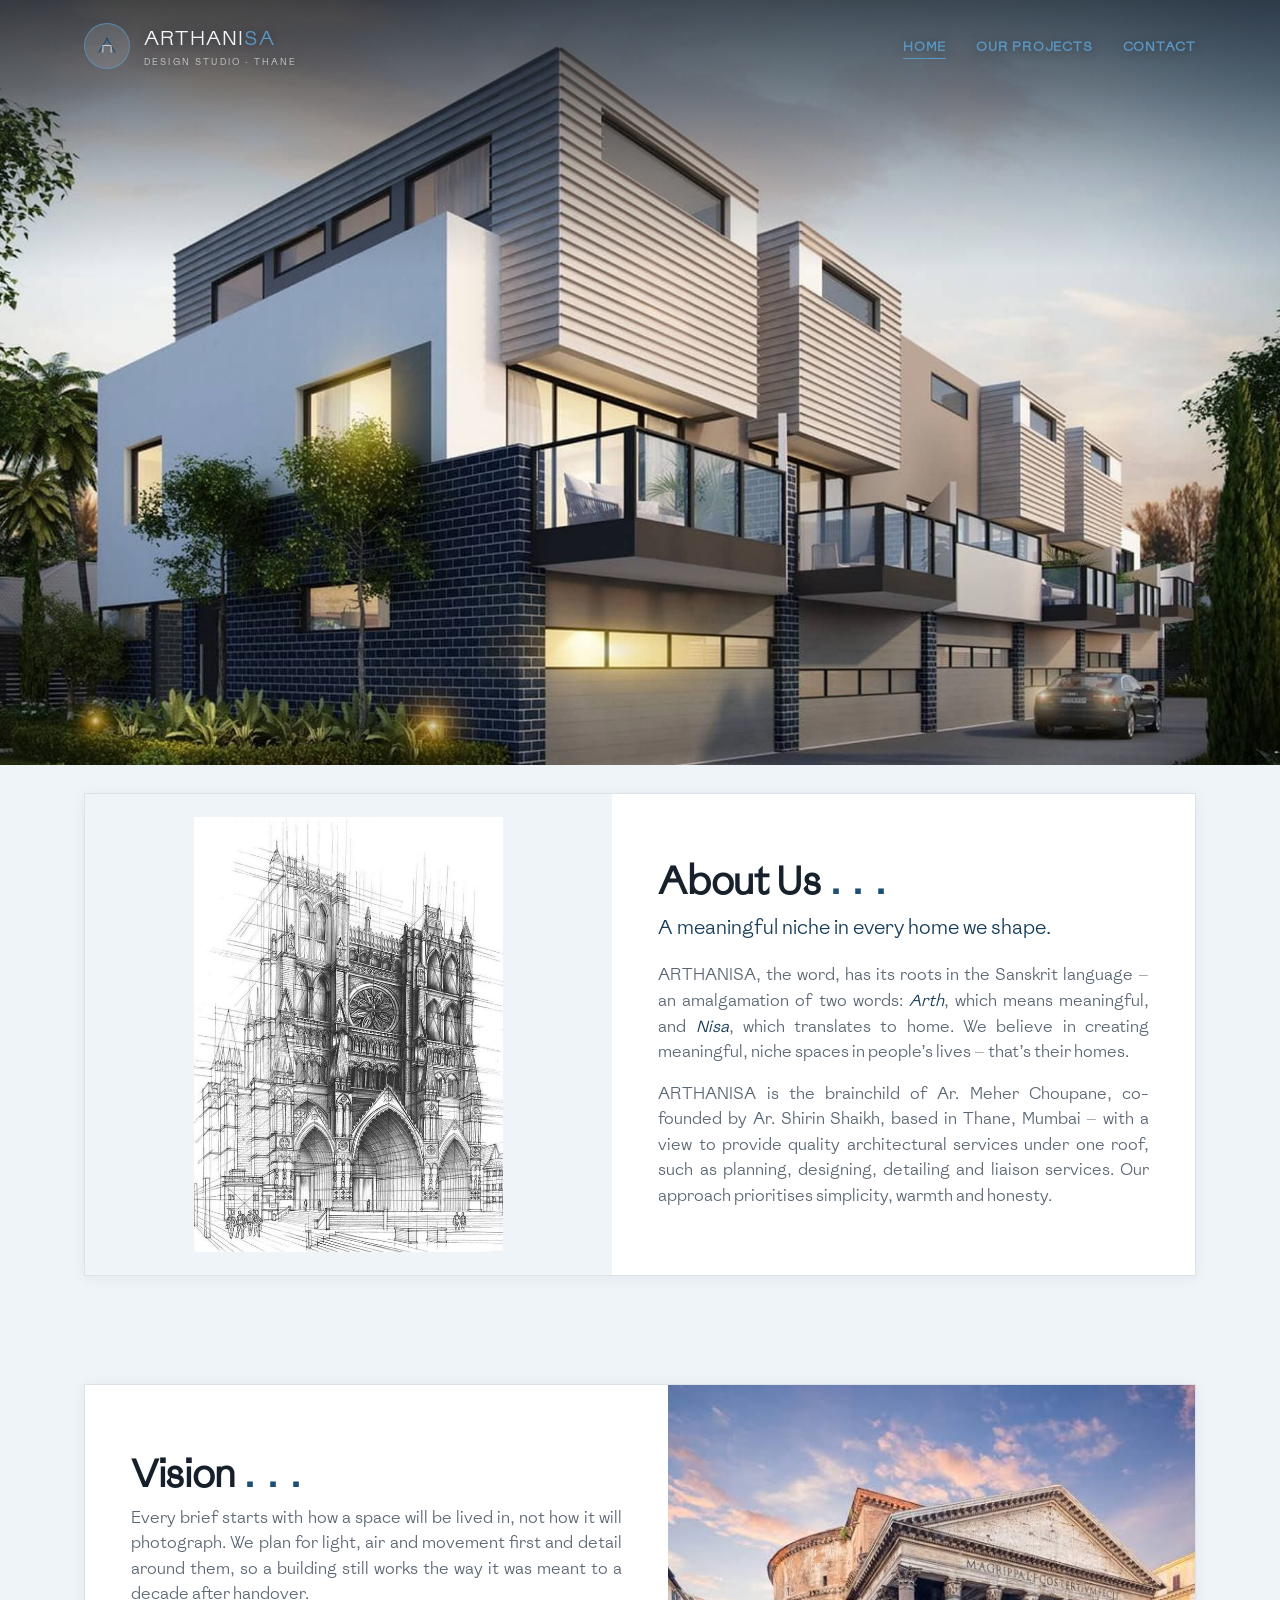
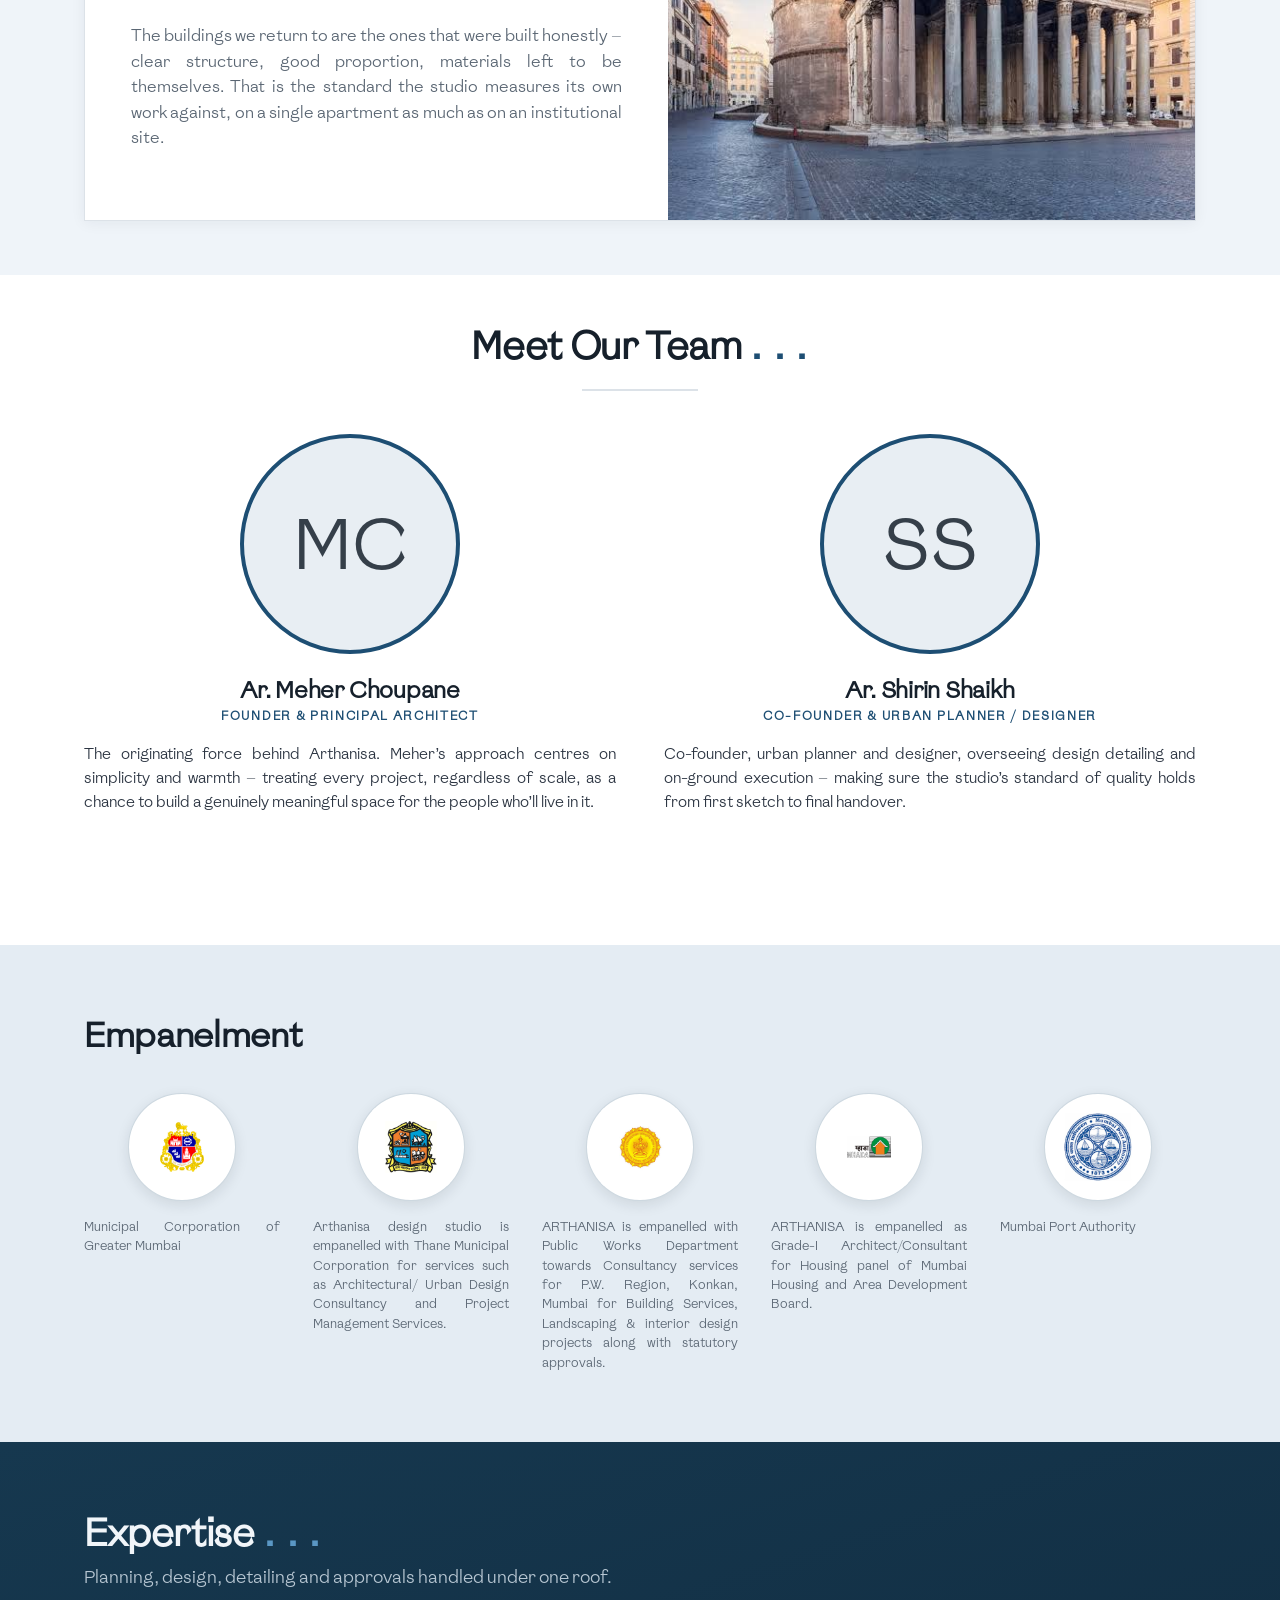
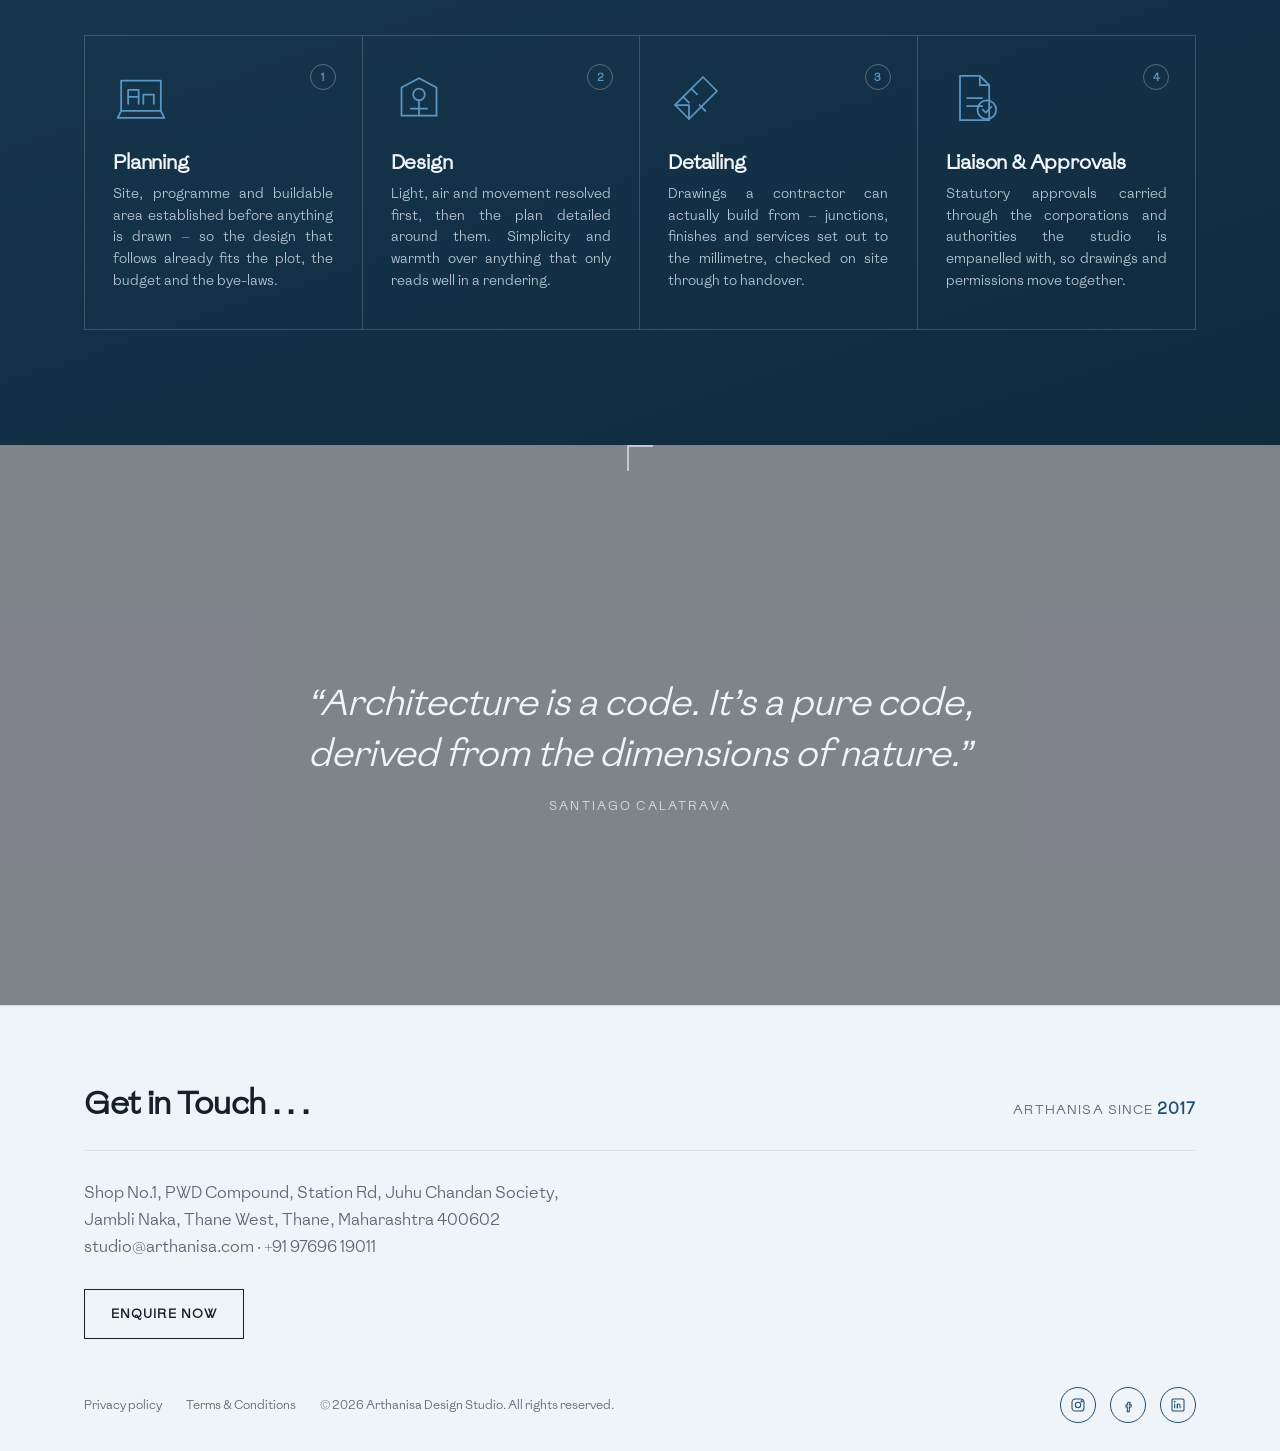
==== commit 44ef96d1: "Add files via upload" ====
--- a/index.html
+++ b/index.html
@@ -12,7 +12,7 @@
 <meta property="og:description" content="Planning, design, detailing and liaison services under one roof — architecture and interior design in Thane and Mumbai.">
 <meta property="og:image" content="hero-townhouse.jpg">
 <meta name="twitter:card" content="summary_large_image">
-<link rel="stylesheet" href="style.css?v=16">
+<link rel="stylesheet" href="style.css?v=18">
 </head>
 <body class="theme-light home">
 
@@ -90,8 +90,8 @@
 <!-- ================= MEET THE TEAM ================= -->
 <section class="section section--team">
   <div class="wrap">
-    <div class="eyebrow reveal">Principal architects</div>
-    <h2 class="reveal" style="font-size:clamp(28px,3.6vw,44px); max-width:16ch;">Meet our team</h2>
+    <h2 class="band-title team-title reveal">Meet Our Team <span class="dots">. . .</span></h2>
+    <span class="title-rule reveal" aria-hidden="true"></span>
 
     <div class="founders reveal">
       <div class="founder">
@@ -111,7 +111,7 @@
 </section>
 
 <!-- ================= EMPANELMENT ================= -->
-<section class="section section--tight">
+<section class="section section--tight section--empanelment">
   <div class="wrap">
     <h2 class="reveal" style="font-size:clamp(24px,3vw,34px); max-width:20ch;">Empanelment</h2>
     <div class="empanelment-grid reveal">
@@ -124,7 +124,7 @@
         <span class="caption">Arthanisa design studio is empanelled with Thane Municipal Corporation for services such as Architectural/ Urban Design Consultancy and Project Management Services.</span>
       </div>
       <div class="empanelment-item">
-        <span class="empanelment-badge"><img src="logo-pwd.jpg" alt="Public Works Department, Maharashtra logo" loading="lazy"></span>
+        <span class="empanelment-badge"><img src="logo-pwd.jpg" alt="Public Works Department, Government of Maharashtra emblem" loading="lazy"></span>
         <span class="caption">ARTHANISA is empanelled with Public Works Department towards Consultancy services for P.W. Region, Konkan, Mumbai for Building Services, Landscaping &amp; interior design projects along with statutory approvals.</span>
       </div>
       <div class="empanelment-item">
--- a/style.css
+++ b/style.css
@@ -1534,3 +1534,159 @@
 .empanelment-badge{ border-color:var(--gold-line); }
 body.theme-light .empanelment-badge{ border-color:var(--gold); }
 body.theme-light .founder-photo{ border-color:var(--gold); }
+
+/* ---------- Meet Our Team: centred heading with a rule under it ----------
+   Only the heading block is centred — the founder bios keep the justified
+   setting used everywhere else on the site. */
+.section--team .team-title{
+  text-align:center;
+  max-width:none;
+  margin-bottom:0;
+}
+.title-rule{
+  display:block;
+  width:clamp(90px,9vw,130px);
+  height:2px;
+  background:var(--acipl-line);
+  margin:22px auto clamp(28px,3.4vw,48px);
+}
+.section--team .founders{ margin-top:0; }
+
+/* =========================================================
+   COLOUR / BACKGROUND PASS
+   The palette was right but almost every section sat on plain white, so the
+   pages read flat. Sections now alternate between a pale blueprint wash, a
+   deeper stone wash and one deep navy band per page, which gives the scroll
+   a rhythm and tells the reader where one part of the page ends and the
+   next begins. Layout, content and photography are untouched.
+
+   Home:     hero photo → wash (About + Vision) → white (Team)
+             → stone (Empanelment) → DEEP NAVY (Expertise) → photo (Quote)
+             → wash (Footer)
+   Projects: wash (hero) → white (list) → DEEP NAVY (CTA) → wash (Footer)
+   Contact:  wash (hero + address/map) → DEEP NAVY (Enquiry) → wash (Footer)
+   ========================================================= */
+:root{
+  --wash-1:     #EFF4F9;   /* pale blueprint wash */
+  --wash-2:     #E4ECF3;   /* deeper stone wash */
+  --band-deep:  #102A3E;   /* the one dark band per page */
+  --band-deep-2:#16384F;
+}
+
+/* ---------- home: About + Vision sit on one continuous wash ---------- */
+body.theme-light .section--about,
+body.theme-light .section--vision{ background:var(--wash-1); }
+/* the panels invert to white so they lift off the wash instead of sinking */
+body.theme-light .feature-band{ background:#fff; box-shadow:0 2px 14px rgba(22,32,43,.06); }
+body.theme-light .feature-band__media{ background:var(--wash-1); }
+
+/* ---------- home: Team stays white, so the wash above reads as a block --- */
+body.theme-light .section--team{ background:#fff; }
+
+/* ---------- home: Empanelment on the deeper stone wash ---------- */
+body.theme-light .section--empanelment{
+  background:var(--wash-2);
+  padding-bottom:clamp(40px,5.5vw,72px);
+}
+/* white circles on a tinted ground need no ring to separate them, so the
+   border softens and the shadow does the work */
+body.theme-light .section--empanelment .empanelment-badge{
+  border-color:rgba(29,78,115,.22);
+  box-shadow:0 4px 14px rgba(22,32,43,.10);
+}
+
+/* ---------- home: Expertise is the dark band ---------- */
+body.theme-light .section--expertise{
+  background:linear-gradient(162deg, var(--band-deep-2), var(--band-deep));
+  color:var(--accent-muted);
+}
+body.theme-light .section--expertise .band-title{ color:var(--accent-ink); }
+body.theme-light .section--expertise .band-title .dots{ color:var(--gold-fill-2); }
+body.theme-light .section--expertise .band-lead{ color:var(--accent-muted); }
+body.theme-light .section--expertise .expertise-grid{
+  background:transparent;
+  border-color:rgba(241,245,249,.18);
+}
+body.theme-light .section--expertise .expertise-card{ border-right-color:rgba(241,245,249,.18); }
+body.theme-light .section--expertise .expertise-card:hover{ background:rgba(241,245,249,.055); }
+body.theme-light .section--expertise .expertise-ico{ color:var(--gold-fill-2); }
+body.theme-light .section--expertise .expertise-card h3{ color:var(--accent-ink); }
+body.theme-light .section--expertise .expertise-card p{ color:var(--accent-muted); }
+body.theme-light .section--expertise .expertise-num{
+  border-color:rgba(241,245,249,.30);
+  color:var(--gold-fill-2);
+}
+@media (max-width:980px){
+  body.theme-light .section--expertise .expertise-card:nth-child(-n+2){
+    border-bottom-color:rgba(241,245,249,.18);
+  }
+}
+@media (max-width:600px){
+  body.theme-light .section--expertise .expertise-card{ border-bottom-color:rgba(241,245,249,.18); }
+}
+
+/* ---------- projects page ---------- */
+body.theme-light .page-hero{ background:var(--wash-1); }
+/* the CTA band becomes the dark moment on this page */
+body.theme-light .cta-band{
+  background:linear-gradient(162deg, var(--band-deep-2), var(--band-deep));
+  color:var(--accent-muted);
+  border-top:none;
+}
+body.theme-light .cta-band .eyebrow{ color:var(--gold-fill-2); }
+body.theme-light .cta-band .eyebrow::before{ background:var(--gold-fill-2); }
+body.theme-light .cta-band h2{ color:var(--accent-ink); }
+body.theme-light .cta-band .lede{ color:var(--accent-muted); }
+body.theme-light .cta-band .btn--gold{
+  background:var(--gold-fill); border-color:var(--gold-fill); color:var(--dark);
+}
+body.theme-light .cta-band .btn--gold:hover{
+  background:var(--gold-fill-2); border-color:var(--gold-fill-2); color:var(--band-deep);
+}
+/* The project list sits on the wash and each row becomes a white card. A
+   zebra stripe would have been simpler but nth-child keeps counting rows
+   the filter has hidden, so the banding would scramble as soon as anyone
+   clicked Interior or Concepts. Cards are immune to that. */
+body.theme-light .section--projects{ background:var(--wash-1); }
+body.theme-light .project-feature{
+  background:#fff;
+  border:1px solid var(--acipl-line);
+  padding:clamp(20px,2.6vw,32px);
+  margin-bottom:clamp(14px,1.6vw,20px);
+  box-shadow:0 2px 12px rgba(22,32,43,.05);
+  transition:border-color .3s var(--ease), box-shadow .3s var(--ease), transform .3s var(--ease);
+}
+body.theme-light .project-list .project-feature:last-child{
+  border:1px solid var(--acipl-line);
+  margin-bottom:0;
+}
+body.theme-light .project-feature:hover{
+  border-color:var(--gold);
+  box-shadow:0 12px 28px rgba(22,32,43,.12);
+  transform:translateY(-3px);
+}
+
+/* ---------- contact page ---------- */
+/* the wash sits on body so the tilted sheet (z-index:0) still reads over it */
+body.contact-page{ background:var(--wash-1); }
+body.contact-page .page-hero,
+body.contact-page .contact-top{ background:transparent; }
+/* the address card was a pale wash on white; on a washed ground it inverts
+   to white so it keeps its lift */
+body.contact-page .contact-card{
+  background:#fff;
+  box-shadow:0 3px 16px rgba(22,32,43,.07);
+}
+
+/* ---------- footer: closes every page on the pale wash ---------- */
+body.theme-light .home-footer{
+  background:var(--wash-1);
+  border-top:1px solid rgba(29,78,115,.16);
+}
+
+/* ---------- scrolled header: frosted pale blue instead of flat grey ------ */
+.site-header.is-scrolled{
+  background:rgba(239,244,249,.88);
+  border-bottom-color:rgba(29,78,115,.18);
+}
+body.home .site-header.is-scrolled{ background:rgba(239,244,249,.92); }
